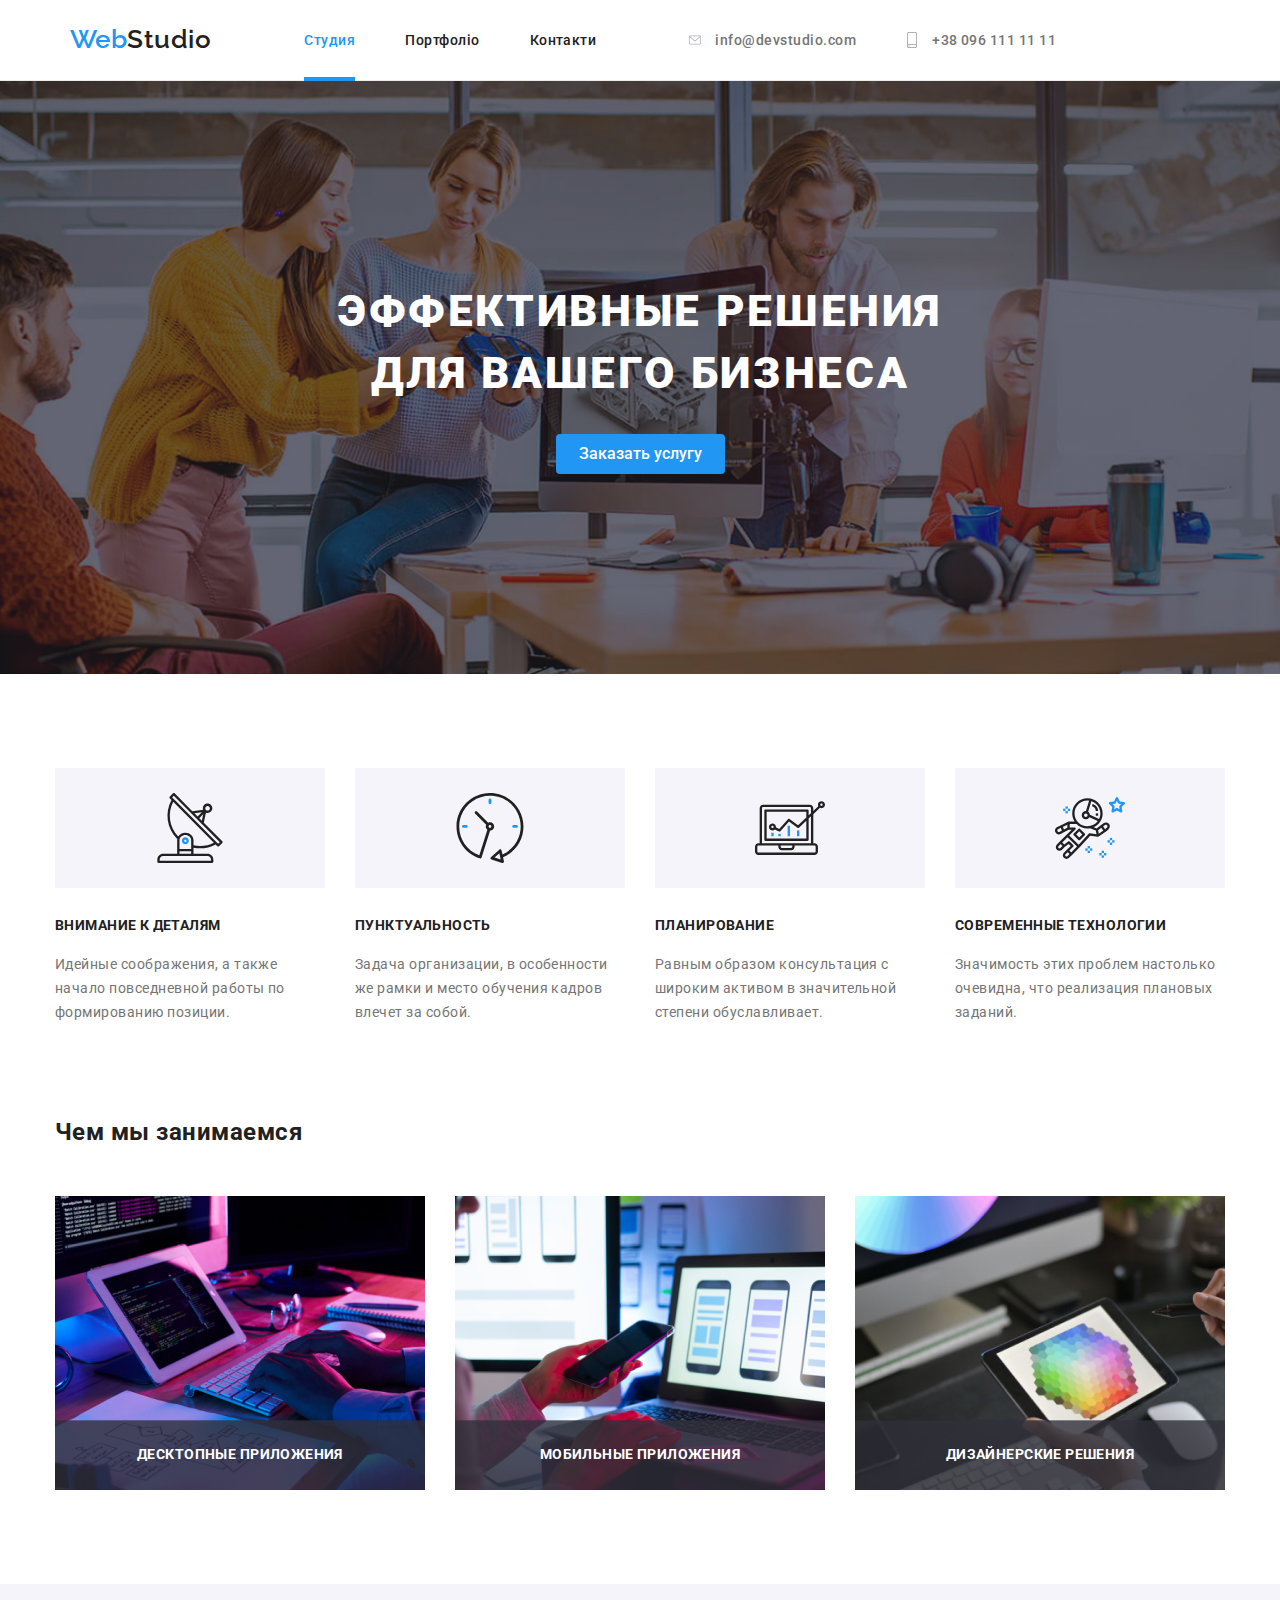
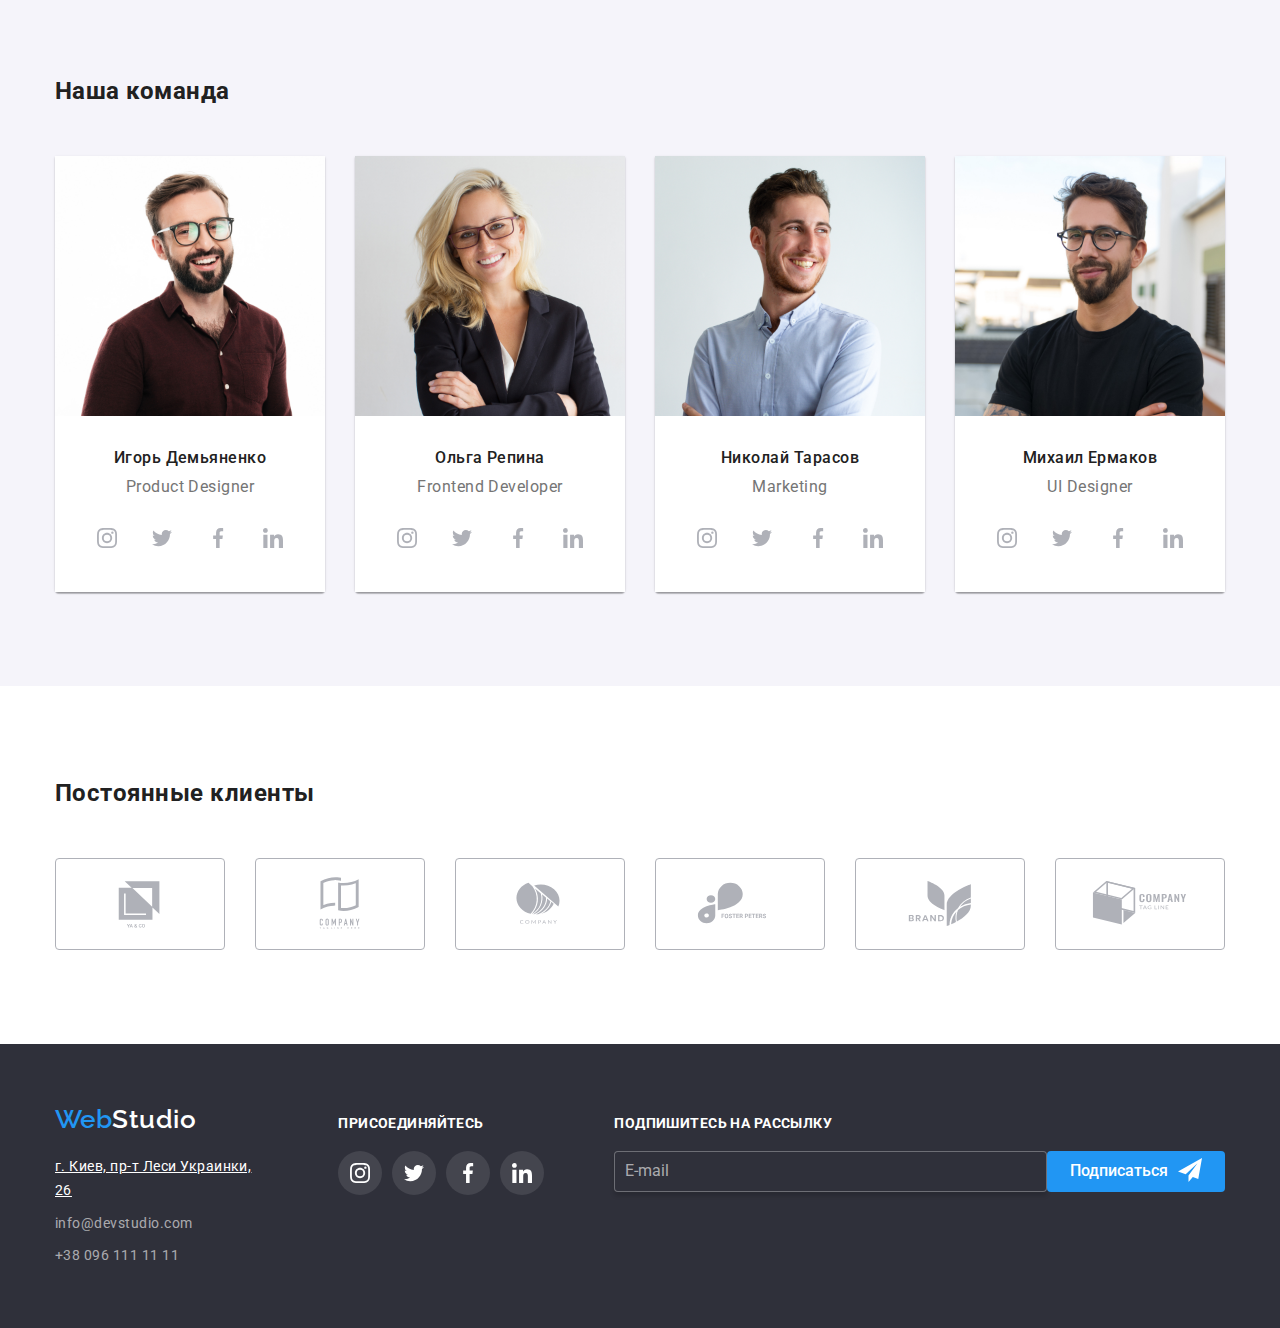
==== index.html @ dcae3315 "list class redone" ====
<!DOCTYPE html>
<html lang="ru">
  <head>
    <meta charset="UTF-8" />
    <meta http-equiv="X-UA-Compatible" content="IE=edge" />
    <meta name="viewport" content="width=device-width, initial-scale=1.0" />
    <link rel="preconnect" href="https://fonts.googleapis.com" />
    <link rel="preconnect" href="https://fonts.gstatic.com" crossorigin />
    <link
      href="https://fonts.googleapis.com/css2?family=Raleway:wght@700&family=Roboto:wght@400;500;700;900&display=swap"
      rel="stylesheet"
    />
    <link
      rel="stylesheet"
      href="https://cdnjs.cloudflare.com/ajax/libs/modern-normalize/1.1.0/modern-normalize.min.css"
    />
    <!-- <link rel="stylesheet" href="./css/style.css" /> -->
    <link rel="stylesheet" href="./css/main.min.css">
    <title>Студия</title>
  </head>

  <body>
    <header class="page-header">
      <div class="container container--flex">
        <nav class="nav-container">
          <a href="./index.html" class="logo">Web<span class="nav-logo__span">Studio</span> </a>
          <ul class="site-nav list flex-reset">
            <li class="item"><a href="./index.html" class="link current">Студия</a></li>
            <li class="item"><a href="./portfolio.html" class="link">Портфоліо</a></li>
            <li class="item"><a href="" class="link">Контакти</a></li>
          </ul>
        </nav>

        <ul class="site-nav list left-side flex-reset">
          <li>
            <a href="mailto:info@devstudio.com" class="link contact">
              <svg class="social-svg smal-icon">
                <use href="./img/spritemin.svg#icon-envelope" width="12" height="16"></use>
              </svg>
              info@devstudio.com</a
            >
          </li>
          <li class="tel-link">
            <a href="tel:+380961111111" class="link contact">
              <svg class="social-svg smal-icon">
                <use href="./img/spritemin.svg#icon-smartphone" width="12" height="16"></use>
              </svg>+38 096 111 11 11</a>
          </li>
        </ul>
      </div>
    </header>
    <main>
      <section class="hero">
        <div class="container">
          <h1 class="hero-title">Эффективные решения для вашего бизнеса</h1>
          <button type="button" class="button primary button-center modal-btn" data-modal-open>
            Заказать услугу
          </button>
        </div>
      </section>
      <section class="section no-pudding">
        <div class="container">
          <h2 class="invisible">Наші переваги</h2>
          <ul class="list card flex-reset">
            <li class="studio-card-item">
              <h3 class="list-title list-title-icon">Внимание к деталям</h3>
              <p class="list-p">
                Идейные соображения, а также начало повседневной работы по формированию позиции.
              </p>
            </li>
            <li class="studio-card-item">
              <h3 class="list-title list-title-icon">Пунктуальность</h3>
              <p class="list-p">
                Задача организации, в особенности же рамки и место обучения кадров влечет за собой.
              </p>
            </li>
            <li class="studio-card-item">
              <h3 class="list-title list-title-icon">Планирование</h3>
              <p class="list-p">
                Равным образом консультация с широким активом в значительной степени обуславливает.
              </p>
            </li>
            <li class="studio-card-item">
              <h3 class="list-title list-title-icon">Современные технологии</h3>
              <p class="list-p">
                Значимость этих проблем настолько очевидна, что реализация плановых заданий.
              </p>
            </li>
          </ul>
        </div>
      </section>
      <section class="section">
        <div class="container">
          <h2 class="section-title">Чем мы занимаемся</h2>
          <ul class="list card flex-reset">
            <li class="card-item">
              <img src="./img/img.jpg" alt="img1" width="370" />
              <p class="img-overlay">Десктопные приложения</p>
            </li>
            <li class="card-item">
              <img src="./img/img2.jpg" alt="img2" width="370" />
              <p class="img-overlay">Мобильные приложения</p>
            </li>
            <li class="card-item">
              <img src="./img/img3.jpg" alt="img3" width="370" />
              <p class="img-overlay">Дизайнерские решения</p>
            </li>
          </ul>
        </div>
      </section>
      <section class="section item-dark">
        <div class="container">
          <h2 class="section-title">Наша команда</h2>
          <ul class="list card flex-reset">
            <li class="team-card-item">
              <img class="card-item-img" src="./img/img_face1.jpg" alt="face1" width="270" />
              <div class="card-container card-container-center">
                <h3 class="card-title">Игорь Демьяненко</h3>
                <p class="card-p">Product Designer</p>
                <ul class="social-list">
                  <li class="social-list-item">
                    <a class="social-list-link" href="">
                      <svg class="social-svg">
                        <use href="./img/spritemin.svg#icon-instagram" width="20" height="20"></use>
                      </svg>
                    </a>
                  </li>
                  <li class="social-list-item">
                    <a class="social-list-link" href="">
                      <svg class="social-svg">
                        <use href="./img/spritemin.svg#icon-twitter" width="20" height="20"></use>
                      </svg>
                    </a>
                  </li>
                  <li class="social-list-item">
                    <a class="social-list-link" href="">
                      <svg class="social-svg">
                        <use href="./img/spritemin.svg#icon-facebook" width="20" height="20"></use>
                      </svg>
                    </a>
                  </li>
                  <li class="social-list-item">
                    <a class="social-list-link" href="">
                      <svg class="social-svg">
                        <use href="./img/spritemin.svg#icon-linkedin" width="20" height="20"></use>
                      </svg>
                    </a>
                  </li>
                </ul>
              </div>
            </li>
            <li class="team-card-item">
              <img class="card-item-img" src="./img/img_face2.jpg" alt="face2" width="270" />
              <div class="card-container card-container-center">
                <h3 class="card-title">Ольга Репина</h3>
                <p class="card-p">Frontend Developer</p>
                <ul class="social-list">
                  <li class="social-list-item">
                    <a class="social-list-link" href="">
                      <svg class="social-svg">
                        <use href="./img/spritemin.svg#icon-instagram" width="20" height="20"></use>
                      </svg>
                    </a>
                  </li>
                  <li class="social-list-item">
                    <a class="social-list-link" href="">
                      <svg class="social-svg">
                        <use href="./img/spritemin.svg#icon-twitter" width="20" height="20"></use>
                      </svg>
                    </a>
                  </li>
                  <li class="social-list-item">
                    <a class="social-list-link" href="">
                      <svg class="social-svg">
                        <use href="./img/spritemin.svg#icon-facebook" width="20" height="20"></use>
                      </svg>
                    </a>
                  </li>
                  <li class="social-list-item">
                    <a class="social-list-link" href="">
                      <svg class="social-svg">
                        <use href="./img/spritemin.svg#icon-linkedin" width="20" height="20"></use>
                      </svg>
                    </a>
                  </li>
                </ul>
              </div>
            </li>
            <li class="team-card-item">
              <img class="card-item-img" src="./img/img_face3.jpg" alt="face3" width="270" />
              <div class="card-container card-container-center">
                <h3 class="card-title">Николай Тарасов</h3>
                <p class="card-p">Marketing</p>
                <ul class="social-list">
                  <li class="social-list-item">
                    <a class="social-list-link" href="">
                      <svg class="social-svg">
                        <use href="./img/spritemin.svg#icon-instagram" width="20" height="20"></use>
                      </svg>
                    </a>
                  </li>
                  <li class="social-list-item">
                    <a class="social-list-link" href="">
                      <svg class="social-svg">
                        <use href="./img/spritemin.svg#icon-twitter" width="20" height="20"></use>
                      </svg>
                    </a>
                  </li>
                  <li class="social-list-item">
                    <a class="social-list-link" href="">
                      <svg class="social-svg">
                        <use href="./img/spritemin.svg#icon-facebook" width="20" height="20"></use>
                      </svg>
                    </a>
                  </li>
                  <li class="social-list-item">
                    <a class="social-list-link" href="">
                      <svg class="social-svg">
                        <use href="./img/spritemin.svg#icon-linkedin" width="20" height="20"></use>
                      </svg>
                    </a>
                  </li>
                </ul>
              </div>
            </li>
            <li class="team-card-item">
              <img class="card-item-img" src="./img/img_face4.jpg" alt="face4" width="270" />
              <div class="card-container card-container-center">
                <h3 class="card-title">Михаил Ермаков</h3>
                <p class="card-p">UI Designer</p>
                <ul class="social-list">
                  <li class="social-list-item">
                    <a class="social-list-link" href="">
                      <svg class="social-svg">
                        <use href="./img/spritemin.svg#icon-instagram" width="20" height="20"></use>
                      </svg>
                    </a>
                  </li>
                  <li class="social-list-item">
                    <a class="social-list-link" href="">
                      <svg class="social-svg">
                        <use href="./img/spritemin.svg#icon-twitter" width="20" height="20"></use>
                      </svg>
                    </a>
                  </li>
                  <li class="social-list-item">
                    <a class="social-list-link" href="">
                      <svg class="social-svg">
                        <use href="./img/spritemin.svg#icon-facebook" width="20" height="20"></use>
                      </svg>
                    </a>
                  </li>
                  <li class="social-list-item">
                    <a class="social-list-link" href="">
                      <svg class="social-svg">
                        <use href="./img/spritemin.svg#icon-linkedin" width="20" height="20"></use>
                      </svg>
                    </a>
                  </li>
                </ul>
              </div>
            </li>
          </ul>
        </div>
      </section>
      <section class="section">
        <div class="container">
          <h2 class="section-title">Постоянные клиенты</h2>
          <ul class="company-icon-list">
            <li class="company-item-icon">
              <a class="company-icon-link" href="">
                <svg class="company-icon-svg">
                  <use href="./img/spritemin.svg#icon-companyLogo1" width="106" height="60"></use>
                </svg>
              </a>
            </li>
            <li class="company-item-icon">
              <a class="company-icon-link" href="">
                <svg class="company-icon-svg">
                  <use href="./img/spritemin.svg#icon-companyLogo2" width="106" height="60"></use>
                </svg>
              </a>
            </li>
            <li class="company-item-icon">
              <a class="company-icon-link" href="">
                <svg class="company-icon-svg">
                  <use href="./img/spritemin.svg#icon-companyLogo3" width="106" height="60"></use>
                </svg>
              </a>
            </li>
            <li class="company-item-icon">
              <a class="company-icon-link" href="">
                <svg class="company-icon-svg">
                  <use href="./img/spritemin.svg#icon-companyLogo4" width="106" height="60"></use>
                </svg>
              </a>
            </li>
            <li class="company-item-icon">
              <a class="company-icon-link" href="">
                <svg class="company-icon-svg">
                  <use href="./img/spritemin.svg#icon-companyLogo5" width="106" height="60"></use>
                </svg>
              </a>
            </li>
            <li class="company-item-icon">
              <a class="company-icon-link" href="">
                <svg class="company-icon-svg">
                  <use href="./img/spritemin.svg#icon-companyLogo6" width="106" height="60"></use>
                </svg>
              </a>
            </li>
          </ul>
        </div>
      </section>
    </main>

    <footer class="page-footer">
      <div class="container container--flex">
        <div>
          <a href="./index.html" class="logo">Web<span class="footer-logo-span">Studio</span> </a>
          <address class="address">
            <ul class="list flex-reset">
              <li class="address-li-botmargin">
                <a href="https://goo.gl/maps/JeCyThJZKoswSrss9" class="address-p list"
                  >г. Киев, пр-т Леси Украинки, 26</a
                >
              </li>
              <li class="address-li-botmargin">
                <a href="mailto:info@devstudio.com" class="address-a">info@devstudio.com</a>
              </li>
              <li><a href="tel:+380961111111" class="address-a">+38 096 111 11 11</a></li>
            </ul>
          </address>
        </div>
        <div class="footer-social-link-container">
          <h3 class="list-title list-title-light">Присоединяйтесь</h3>
          <ul class="social-list">
            <li class="social-list-item">
              <a class="social-list-link" href="">
                <svg class="social-svg">
                  <use href="./img/spritemin.svg#icon-instagram" width="20" height="20"></use>
                </svg>
              </a>
            </li>
            <li class="social-list-item">
              <a class="social-list-link" href="">
                <svg class="social-svg">
                  <use href="./img/spritemin.svg#icon-twitter" width="20" height="20"></use>
                </svg>
              </a>
            </li>
            <li class="social-list-item">
              <a class="social-list-link" href="">
                <svg class="social-svg">
                  <use href="./img/spritemin.svg#icon-facebook" width="20" height="20"></use>
                </svg>
              </a>
            </li>
            <li class="social-list-item">
              <a class="social-list-link" href="">
                <svg class="social-svg">
                  <use href="./img/spritemin.svg#icon-linkedin" width="20" height="20"></use>
                </svg>
              </a>
            </li>
          </ul>
        </div>
        <form action="#" class="footer-form">
          <p class="list-title list-title-light">Подпишитесь на рассылку</p>
          <div class="footer-input-wrapper">
            <input class="footer-email" type="email" placeholder="E-mail" />
            <button type="submit" class="button primary footer-btn">Подписаться</button>
          </div>
        </form>
      </div>
    </footer>

     <!-- Modal Form -->
    <div class="backdrop is-hidden" data-modal>
      <div class="modal">
        <button type="button" class="modal__close-btn" data-modal-close>
          <svg class="close-btn__icon" width="18" height="18">
            <use href="./img/sprite2.svg#icon-close"></use>
          </svg>
        </button>
        <form class="modal-form" name="signup_form" autocomplete="on" novalidate>
          <p class="modal-form__title">Оставьте свои данные, мы вам перезвоним</p>
          <label class="modal-form__label">
            Имя
            <span class="modal-form__input-wrapper">
              <input class="modal-form__input" type="text" name="username" />
              <svg class="modal-form__icon" width="18" height="18">
                <use href="./img/sprite2.svg#icon-person-black"></use>
              </svg>
            </span>
          </label>

          <label class="modal-form__label">
            Телефон
            <span class="modal-form__input-wrapper">
              <input class="modal-form__input" type="tel" name="tel" />
              <svg class="modal-form__icon" width="18" height="18">
                <use href="./img/sprite2.svg#icon-phone"></use>
              </svg>
            </span>
          </label>

          <label class="modal-form__label">
            Почта
            <span class="modal-form__input-wrapper">
              <input class="modal-form__input" type="email" name="email" />
              <svg class="modal-form__icon" width="18" height="18">
                <use href="./img/sprite2.svg#icon-emai"></use>
              </svg>
            </span>
          </label>

          <label class="modal-form__label">
            Комментарий
            <textarea class="modal-form__textarea" name="feedback" placeholder="Введите текст"></textarea>
          </label>
          <label for="accept-policy" class="modal-form__checkbox-label list-p">
            <span class="modal-form__input-wrapper">
              <input type="checkbox" name="accept-policy" id="accept-policy" class="modal-form__checkbox visually-hidden"/>
              <svg class="modal-form__icon" width="16" height="15" aria-hidden="true">
                <use href="./img/sprite2.svg#icon-checked-withoutbg"></use>
              </svg>
            </span>
            Соглашаюсь с рассылкой и принимаю &nbsp; <a class="modal-form-checkbox-link" href="">Условия договора</a>
          </label>
          <button class="button modal-form__btn primary" type="button">Отправить</button>
        </form>
      </div>
    </div>

    <script src="./js/modal.js"></script>
  </body>
</html>
---- css/style.css ----
/* Колір основного тексту : #212121;
Підзаголовки : #757575;
Білий : #FFFFFF;
Білий напівпрозорий у футері: #FFFFFF99;
активний голубий #2196F3;
вторинний корір фону #E5E5E5;
ще один колір фону: #F5F4FA;
*/
/* :root {
  --primary-text-color: #212121;
  --prymary-bg-color: #e5e5e5;
  --accent-color: #2196f3;
  --bg-additional-color: #f5f4fa;
  --secondary-text-color: #ffffff;
  --paragraf-color: #757575;
  --footer-bg-color: #2f303a;
} */

body {
  color: var(--primary-text-color);
  font-family: roboto, sans-serif;
  letter-spacing: 0.03em;
}

.invisible {
  position: absolute;
  width: 1px;
  height: 1px;
  margin: -1px;
  border: 0;
  padding: 0;
  white-space: nowrap;
  clip-path: inset(100%);
  clip: rect(0 0 0 0);
  overflow: hidden;
}
.visually-hidden {
  position: absolute !important;
  clip: rect(1px 1px 1px 1px);
  clip: rect(1px, 1px, 1px, 1px);
  padding: 0 !important;
  border: 0 !important;
  height: 1px !important;
  width: 1px !important;
  overflow: hidden;
}
/*container*/
.container {
  margin-left: auto;
  margin-right: auto;
  width: 1200px;
  padding-left: 15px;
  padding-right: 15px;
}
/* Logo */
.logo {
  font-family: Raleway, sans-serif;
  font-weight: 600;
  font-size: 26px;
  line-height: 1.2;
  text-decoration: none;
  color: var(--accent-color);
}
.link {
  transition: color 250ms cubic-bezier(0.4, 0, 0.2, 1);
}
.icon-container {
  display: flex;
  align-items: center;
  justify-content: center;
}
svg.smal-icon {
  width: 16px;
  height: 16px;
}
/*Navigation*/

.site-nav {
  display: flex;
  margin-left: auto;
}
.nav-container {
  display: flex;
  align-items: center;
  padding-left: 15px;
  display: flex;
}

.page-header {
  border-bottom: 1px solid #ececec;
}
.site-nav li {
  position: relative;
}
.site-nav.list.left-side {
  margin-left: auto;
}
.site-nav .contact + .contact {
  margin-left: 50px;
}
.site-nav.list {
  margin-left: 93px;
}
.site-nav.list .item {
  margin-right: 50px;
}
.site-nav.list .item:last-child {
  margin-right: 0;
}
.nav-logo-span {
  color: var(--primary-text-color);
}
.tel-link {
  margin-left: 50px;
}
.list {
  list-style: none;
  text-decoration: none;
  padding: 0;
  margin: 0;
  display: flex;
  flex-wrap: wrap;
}
.site-nav .link {
  display: block;
  padding-top: 32px;
  padding-bottom: 32px;
  color: var(--primary-text-color);
  text-decoration: none;
  font-weight: 500;
  font-size: 14px;
  display: flex;
}
.site-nav .link:hover,
.site-nav .link:focus {
  color: var(--accent-color);
}
.site-nav .link.current {
  color: var(--accent-color);
}
.site-nav > .link {
  color: var(--paragraf-color);
}
.link.current::after {
  content: '';
  display: block;
  height: 4px;
  width: 100%;
  background-color: var(--accent-color);
  position: absolute;
  bottom: -1px;
  right: 0;
}
.section {
  padding-bottom: 94px;
  padding-top: 94px;
}
.item-dark {
  background-color: var(--bg-additional-color);
}
/* Hero */
.hero {
  padding-top: 200px;
  padding-bottom: 200px;
  background-image: linear-gradient(to right, rgb(47, 48, 58, 0.4), rgb(47, 48, 58, 0.4)),
    url(../img/bg.jpg);
  text-align: center;
  background-color: #c4c4c4;
  background-size: cover;
  background-position: center;
  max-width: 1600px;
  margin-left: auto;
  margin-right: auto;
}
.hero-title {
  font-weight: 900;
  font-size: 44px;
  line-height: 1.4;
  text-align: center;
  letter-spacing: 0.06em;
  text-transform: uppercase;
  color: var(--secondary-text-color);
  margin-bottom: 30px;
  max-width: 696px;
  margin-left: auto;
  margin-right: auto;
}

/* Button*/
.button {
  color: var(--primary-text-color);
  background-color: var(--bg-additional-color);
  font-family: inherit;
  font-weight: 500;
  font-size: 16px;
  line-height: 1.6;
  text-align: center;
  text-decoration: none;
  cursor: pointer;

  border: 1px solid transparent;
  border-radius: 4px;
  padding: 6px 22px;
  transition: color 250ms cubic-bezier(0.4, 0, 0.2, 1),
    background-color 250ms cubic-bezier(0.4, 0, 0.2, 1), box-shadow cubic-bezier(0.4, 0, 0.2, 1);
}
.button:hover,
.button:focus {
  color: var(--secondary-text-color);
  background-color: var(--accent-color);
  box-shadow: 0px 4px 4px rgba(0, 0, 0, 0.15);
}
.button.primary {
  color: var(--secondary-text-color);
  background-color: var(--accent-color);
}

.button.primary:hover {
  background-color: #188ce8;
  box-shadow: 0px 4px 4px rgba(0, 0, 0, 0.15);
}
.button-menu {
  justify-content: center;
  margin-bottom: 50px;
}

.button-menu li:not(:last-child) {
  margin-right: 8px;
}
/*hero */
.section-title {
  font-weight: 700;
  font-size: 36px;
  line-height: 1.16;
  text-align: center;
}

.smal-icon {
  fill: var(--paragraf-color);
  margin-right: 10px;
}
.site-nav .contact {
  color: rgba(117, 117, 117, 1);
}
.contact:hover .smal-icon {
  fill: var(--accent-color);
}
.list .studio-card-item {
  display: flex;
  flex-wrap: wrap;
  width: calc((100% - 90px) / 4);
  margin-right: 30px;
}
.card-item-link:hover,
.card-item-link:focus {
  box-shadow: 0px 1px 1px rgba(0, 0, 0, 0.12), 0px 4px 4px rgba(0, 0, 0, 0.06),
    1px 4px 6px rgba(0, 0, 0, 0.16);
}
.card-item-link {
  display: block;
  text-decoration: none;
  list-style: none;
  color: inherit;
}

.section-title {
  margin-bottom: 50px;
}
.list .team-card-item {
  width: calc((100% - 90px) / 4);
  margin-right: 30px;
  box-shadow: 0px 1px 3px rgba(0, 0, 0, 0.12), 0px 1px 1px rgba(0, 0, 0, 0.14),
    0px 2px 1px rgba(0, 0, 0, 0.2);
  border-radius: 0px 0px 4px 4px;
}
.list .team-card-item:last-child {
  margin-right: 0;
}
.list .studio-card-item:last-child {
  margin-right: 0;
}

.img-overlay {
  padding: 27px 82px;
  font-weight: bold;
  font-size: 14px;
  line-height: 1.12;
  text-align: center;
  letter-spacing: 0.03em;
  text-transform: uppercase;
  background: rgba(47, 48, 58, 0.8);
  width: 100%;
  position: absolute;
  color: var(--secondary-text-color);
  transform: translateY(-100%);
}

/*portfolio card*/
.list .card-item {
  width: calc((100% - 60px) / 3);
  margin-right: 30px;
  margin-bottom: 30px;
  position: relative;
  overflow: hidden;
  transition: box-shadow 250ms cubic-bezier(0.4, 0, 0.2, 1);
}
.card-item:hover {
  box-shadow: 0px 1px 1px rgba(0, 0, 0, 0.12), 0px 4px 4px rgba(0, 0, 0, 0.06),
    1px 4px 6px rgba(0, 0, 0, 0.16);
}
.list .card-item:nth-child(3n) {
  margin-right: 0;
}
.list .card-item:nth-last-child(-n + 3) {
  margin-bottom: 0;
}
.list-title {
  margin-bottom: 20px;
  font-weight: 700;
  font-size: 14px;
  line-height: 1.1;
  letter-spacing: 0.03em;
  text-transform: uppercase;
}
.list-title-light {
  color: var(--secondary-text-color);
}
.list-p {
  font-size: 14px;
  line-height: 1.7;
  color: var(--paragraf-color);
}
.list-title-icon::before {
  content: '';
  /* background-image: url(../img/svg/antena.svg); */
  background-repeat: no-repeat;
  background-color: var(--bg-additional-color);
  margin-bottom: 30px;
  display: flex;
  height: 120px;
  width: 270px;
  text-align: center;
  background-position: center;
}
.card li:first-child h3::before {
  background-image: url(../img/svg/antena.svg);
}
.card li:nth-child(2) h3::before {
  background-image: url(../img/svg/clock.svg);
}
.card li:nth-child(3) h3::before {
  background-image: url(../img/svg/diagram.svg);
}
.card li:nth-child(4) h3::before {
  background-image: url(../img/svg/astronaut.svg);
}
/* .card-item-img {
  margin-bottom: 20px;
} */
.card-item {
  position: relative;
}
.card-container {
  box-sizing: border-box;
  padding: 32px 30px;
  background-color: var(--secondary-text-color);
}
.card-container-center {
  text-align: center;
}
.card-container-border {
  border-bottom: 1px solid #eeeeee;
  border-right: 1px solid #eeeeee;
  border-left: 1px solid #eeeeee;
}
.card-title {
  font-weight: 500;
  font-size: 16px;
  line-height: 1.2;
  letter-spacing: 0.03em;
  margin-bottom: 10px;
}
.card-p {
  font-size: 16px;
  line-height: 1.2;
  letter-spacing: 0.03em;
  color: var(--paragraf-color);
  margin-bottom: 16px;
}
.card-img-overlay-wrapper {
  position: relative;
  overflow: hidden;
}
.card-item:hover .card-item-overlay {
  transform: translateY(0%);
}
.card-item-overlay {
  font-size: 18px;
  line-height: 1.56;
  letter-spacing: 0.03em;
  background-color: rgba(33, 150, 243, 0.9);
  position: absolute;
  top: 0;
  left: 0;
  width: 100%;
  height: 100%;
  color: var(--bg-additional-color);
  padding: 63px 24px;
  overflow-y: scroll;
  transform: translateY(100%);
  transition: transform 250ms cubic-bezier(0.4, 0, 0.2, 1);
}

.social-list {
  display: flex;
  list-style: none;
  justify-content: space-between;
  /* width: 206px; */
  max-height: 44px;
  margin-top: 20px;
  margin-left: auto;
  margin-right: auto;
}
.social-list-item {
  width: 44px;
  height: 44px;
  display: flex;
  border-radius: 50%;
}
.social-list-item:not(:last-child) {
  margin-right: 10px;
}
.social-list-link {
  width: 100%;
  height: 100%;
  border-radius: 50%;
  display: flex;
  justify-content: center;
  align-content: center;
  align-items: center;
  transition: background-color 250ms cubic-bezier(0.4, 0, 0.2, 1);
}
.social-list-link:hover .social-svg {
  fill: var(--secondary-text-color);
}
.social-list-link:hover {
  background-color: var(--accent-color);
}
.social-svg {
  width: 20px;
  height: 20px;
  fill: #afb1b8;
  transition: fill 250ms cubic-bezier(0.4, 0, 0.2, 1);
}

/* company-brand-section*/

.company-icon-list {
  list-style: none;
  display: flex;
}
.company-icon-svg {
  width: 106px;
  height: 60px;
}
.company-item-icon {
  display: flex;
  width: 170px;
  height: 92px;
  justify-content: center;
  align-items: center;
}
.company-item-icon:not(:last-child) {
  margin-right: 30px;
}
.company-icon-link:hover .company-icon-svg,
.company-icon-link:focus .company-icon-svg {
  fill: var(--accent-color);
}
/* footer */
footer {
  background: #2f303a;
}
.footer-logo-span {
  color: var(--secondary-text-color);
}
footer .social-list-link {
  background-color: rgba(255, 255, 255, 0.1);
}
footer .container {
  align-items: baseline;
}
.address {
  margin-top: 20px;
  max-width: 230px;
}
.footer-social-link-container {
  margin-left: 70px;
}
.address a {
  display: flex;
}
.page-footer {
  background: var(--footer-bg-color);
  padding-top: 60px;
  padding-bottom: 60px;
}
.address .list {
  display: block;
}
.address-li-botmargin {
  margin-bottom: 9px;
}
.address-p {
  font-size: 14px;
  font-style: normal;
  line-height: 1.7;
  text-align: left;
  color: var(--secondary-text-color);
}
.address-a {
  font-size: 14px;
  font-style: normal;
  line-height: 1.7;
  text-align: left;
  color: rgba(255, 255, 255, 0.6);
  text-decoration: none;
  transition: color 250ms cubic-bezier(0.4, 0, 0.2, 1);
}

.address-a:hover {
  color: var(--accent-color);
}
.company-icon-link {
  width: 100%;
  height: 100%;
  display: flex;
  align-items: center;
  justify-content: center;
  border: 1px solid #afb1b8;
  border-radius: 4px;
  transition: border-color 250ms cubic-bezier(0.4, 0, 0.2, 1);
}
.company-icon-link:hover .company-icon-svg {
  fill: var(--accent-color);
}
.company-icon-link:hover,
.company-icon-link:focus {
  border: 1px solid var(--accent-color);
  cursor: pointer;
  outline: none;
}
.company-icon-svg {
  fill: #afb1b8;
  transition: fill 250ms cubic-bezier(0.4, 0, 0.2, 1);
}
footer .social-svg {
  fill: var(--secondary-text-color);
}
.footer-form {
  display: flex;
  flex-wrap: wrap;
  margin-left: 70px;
}
.footer-input-wrapper {
  width: 100%;
  display: flex;
  justify-items: flex-end;
}
.footer-email {
  box-sizing: border-box;
  padding: 10px;
  background-color: var(--footer-bg-color);
  border: 1px solid rgba(255, 255, 255, 0.3);
  box-shadow: 0px 4px 4px rgba(0, 0, 0, 0.15);
  border-radius: 4px;
  width: 100%;
}
.footer-email::placeholder {
  font-size: 16px;
  line-height: 1.25;
  color: rgba(255, 255, 255, 0.6);
  background-color: var(--footer-bg-color);
  color: var(--secondary-text-color);
}

.footer-btn {
  display: inline-flex;
}
.footer-btn::after {
  content: '';
  display: inline-block;
  width: 24px;
  height: 24px;
  background-image: url(../img/send.svg);
  margin-left: 10px;
}
/* ============== END FOOTER ============== */
/* Modal */
.backdrop {
  position: fixed;
  top: 0;
  left: 0;
  width: 100vw;
  height: 100vh;
  background-color: rgba(0, 0, 0, 0.2);
  opacity: 1;
  visibility: visible;
  pointer-events: auto;
  transition: opacity 250ms cubic-bezier(0.4, 0, 0.2, 1),
    visibility 250ms cubic-bezier(0.4, 0, 0.2, 1);
}
.backdrop.is-hidden {
  opacity: 0;
  visibility: hidden;
  pointer-events: none;
}
.modal {
  position: absolute;
  top: 50%;
  left: 50%;
  transform: translate(-50%, -50%);
  background-color: rgba(255, 255, 255, 1);
  height: 581px;
  width: 528px;
  border-radius: 4px;
  padding: 40px;
}
.modal__close-btn {
  position: absolute;
  top: 8px;
  right: 8px;
  width: 30px;
  height: 30px;
  border-radius: 50%;
  background-color: transparent;
  border-color: transparent;
  padding: 0;
  cursor: pointer;
}
.close-btn__icon {
  box-sizing: border-box;
  position: absolute;
  top: 0;
  right: 0;
  display: block;
  width: 30px;
  height: 30px;
  padding: 6px;
  border: 1px solid rgba(0, 0, 0, 0.1);
  border-radius: 50%;
  transition: fill 250ms cubic-bezier(0.4, 0, 0.2, 1);
}
.close-btn__icon:hover {
  fill: var(--accent-color);
}

/* Modal form */
.modal-form {
  display: flex;
  flex-direction: column;
}
.modal-form__title {
  margin-bottom: 30px;
  font-weight: 700;
  font-size: 20px;
  line-height: 1.15;
  text-align: center;
  color: var(--primary-text-color);
}
.modal-form__label {
  margin-bottom: 10px;
  color: var(--paragraf-color);
}
.modal-form__input-wrapper {
  position: relative;
}
.modal-form__input {
  margin-top: 4px;
  padding: 12px 42px;
  width: 100%;
  outline: none;
  border: 1px solid rgba(33, 33, 33, 0.2);
  box-sizing: border-box;
  border-radius: 4px;
}
.modal-form__input:focus-within {
  border: 1px solid #2196f3;
}
.modal-form__icon {
  position: absolute;
  top: 50%;
  left: 14px;
  transform: translateY(-50%);
  display: block;
  fill: #212121;
}
.modal-form__input:focus-within + .modal-form__icon {
  fill: var(--accent-color);
}
.modal-form__textarea {
  display: block;
  width: 100%;
  height: 120px;
  resize: none;
  padding: 12px 16px;
  outline: none;
  border: 1px solid rgba(33, 33, 33, 0.2);
  box-sizing: border-box;
  border-radius: 4px;
  margin-top: 4px;
}
.modal-form__textarea:focus-within {
  border: 1px solid #2196f3;
}
.modal-form__textarea::placeholder {
  font-size: 12px;
  line-height: 1.16;
  letter-spacing: 0.01em;
  color: rgba(117, 117, 117, 0.5);
}

.modal-form__checkbox-label {
  position: relative;
  margin-left: 36px;
  margin-bottom: 30px;
}
.modal-form__checkbox:checked + .modal-form__icon {
  fill: white;
  background-color: var(--accent-color);
  border: 1px solid transparent;
}

.modal-form__checkbox-label .modal-form__icon {
  border: 2px solid rgba(33, 33, 33, 1);
  border-radius: 4px;
  fill: transparent;
  outline: none;
  background-origin: border-box;
}

.modal-form__checkbox-label .modal-form__icon {
  left: -24px;
  top: 6px;
}
.modal-form-checkbox-link {
  color: var(--accent-color);
}
.modal-form__btn {
  width: 200px;
  margin: 0 auto;
}
---- css/main.min.css ----
:root{--primary-text-color: #212121;--prymary-bg-color: #e5e5e5;--accent-color: #2196f3;--bg-additional-color: #f5f4fa;--secondary-text-color: #ffffff;--paragraf-color: #757575;--footer-bg-color: #2f303a}img{display:block;max-width:100%}ul,h1,h2,h3,p{margin:0;padding:0}.list{list-style:none}.flex-reset{padding:0;margin:0;display:flex;flex-wrap:wrap}.section{padding-bottom:94px;padding-top:94px}.section.no-pudding{padding-bottom:0}.invisible{position:absolute;width:1px;height:1px;margin:-1px;border:0;padding:0;white-space:nowrap;clip-path:inset(100%);clip:rect(0 0 0 0);overflow:hidden}.visually-hidden{position:absolute !important;clip:rect(1px 1px 1px 1px);clip:rect(1px, 1px, 1px, 1px);padding:0 !important;border:0 !important;height:1px !important;width:1px !important;overflow:hidden}body{color:var(--primary-text-color);font-family:roboto, sans-serif;letter-spacing:0.03em}.container{margin-left:auto;margin-right:auto;width:1200px;padding-left:15px;padding-right:15px}.container--flex{display:flex}.logo{font-family:Raleway, sans-serif;font-weight:600;font-size:26px;line-height:1.2;text-decoration:none;color:var(--accent-color)}.nav-logo__span{color:var(--primary-text-color)}svg.smal-icon{width:16px;height:16px}.smal-icon{fill:var(--paragraf-color);margin-right:10px}.list-title-icon::before{content:'';background-repeat:no-repeat;background-color:var(--bg-additional-color);margin-bottom:30px;display:flex;height:120px;width:270px;text-align:center;background-position:center}.link{transition:color 250ms cubic-bezier(0.4, 0, 0.2, 1)}.tel-link{margin-left:50px}.site-nav{display:flex;margin-left:auto}.site-nav li{position:relative}.site-nav .list.left-side{margin-left:auto}.site-nav.list{margin-left:93px}.site-nav.list .item{margin-right:50px}.site-nav .contact+.contact{margin-left:50px}.site-nav.list .item:last-child{margin-right:0}.nav-container{display:flex;align-items:center;padding-left:15px}.site-nav .link{display:block;padding-top:32px;padding-bottom:32px;color:var(--primary-text-color);text-decoration:none;font-weight:500;font-size:14px;display:flex}.site-nav .link:hover,.site-nav .link:focus{color:var(--accent-color)}.site-nav .link.current{color:var(--accent-color)}.site-nav>.link{color:var(--paragraf-color)}.link.current::after{content:'';display:block;height:4px;width:100%;background-color:var(--accent-color);position:absolute;bottom:-1px;right:0}.site-nav .contact{color:#757575}.contact:hover .smal-icon{fill:var(--accent-color)}.page-header{border-bottom:1px solid #ececec}.logo{font-family:Raleway, sans-serif;font-weight:600;font-size:26px;line-height:1.2;text-decoration:none;color:var(--accent-color)}.nav-logo__span{color:var(--primary-text-color)}.item-dark{background-color:var(--bg-additional-color)}.site-nav{display:flex;margin-left:auto}.site-nav li{position:relative}.site-nav .list.left-side{margin-left:auto}.site-nav.list{margin-left:93px}.site-nav.list .item{margin-right:50px}.site-nav .contact+.contact{margin-left:50px}.site-nav.list .item:last-child{margin-right:0}.nav-container{display:flex;align-items:center;padding-left:15px}.site-nav .link{display:block;padding-top:32px;padding-bottom:32px;color:var(--primary-text-color);text-decoration:none;font-weight:500;font-size:14px;display:flex}.site-nav .link:hover,.site-nav .link:focus{color:var(--accent-color)}.site-nav .link.current{color:var(--accent-color)}.site-nav>.link{color:var(--paragraf-color)}.link.current::after{content:'';display:block;height:4px;width:100%;background-color:var(--accent-color);position:absolute;bottom:-1px;right:0}.site-nav .contact{color:#757575}.contact:hover .smal-icon{fill:var(--accent-color)}.button{color:var(--primary-text-color);background-color:var(--bg-additional-color);font-family:inherit;font-weight:500;font-size:16px;line-height:1.6;text-align:center;text-decoration:none;cursor:pointer;border:1px solid transparent;border-radius:4px;padding:6px 22px;transition:color 250ms cubic-bezier(0.4, 0, 0.2, 1),background-color 250ms cubic-bezier(0.4, 0, 0.2, 1),box-shadow cubic-bezier(0.4, 0, 0.2, 1)}.button:hover,.button:focus{color:var(--secondary-text-color);background-color:var(--accent-color);box-shadow:0px 4px 4px rgba(0,0,0,0.15)}.button.primary{color:var(--secondary-text-color);background-color:var(--accent-color)}.button.primary:hover{background-color:#188ce8;box-shadow:0px 4px 4px rgba(0,0,0,0.15)}.button.primary .button-menu{justify-content:center;margin-bottom:50px}.button-menu{justify-content:center;margin-bottom:50px}.button-menu li:not(:last-child){margin-right:8px}.hero{padding-top:200px;padding-bottom:200px;background-image:linear-gradient(to right, rgba(47,48,58,0.4), rgba(47,48,58,0.4)),url(../img/bg.jpg);text-align:center;background-color:#c4c4c4;background-size:cover;background-position:center;max-width:1600px;margin-left:auto;margin-right:auto}.hero-title{font-weight:900;font-size:44px;line-height:1.4;text-align:center;letter-spacing:0.06em;text-transform:uppercase;color:var(--secondary-text-color);margin-bottom:30px;max-width:696px;margin-left:auto;margin-right:auto}.list .studio-card-item{display:flex;flex-wrap:wrap;width:calc((100% - 90px) / 4);margin-right:30px}.card-item-link:hover,.card-item-link:focus{box-shadow:0px 1px 1px rgba(0,0,0,0.12),0px 4px 4px rgba(0,0,0,0.06),1px 4px 6px rgba(0,0,0,0.16)}.card-item-link{display:block;text-decoration:none;list-style:none;color:inherit}.list .team-card-item{width:calc((100% - 90px) / 4);margin-right:30px;box-shadow:0px 1px 3px rgba(0,0,0,0.12),0px 1px 1px rgba(0,0,0,0.14),0px 2px 1px rgba(0,0,0,0.2);border-radius:0px 0px 4px 4px}.list .team-card-item:last-child{margin-right:0}.list .studio-card-item:last-child{margin-right:0}.img-overlay{padding:27px 82px;font-weight:bold;font-size:14px;line-height:1.12;text-align:center;letter-spacing:0.03em;text-transform:uppercase;background:rgba(47,48,58,0.8);width:100%;position:absolute;color:var(--secondary-text-color);transform:translateY(-100%)}.list .card-item{width:calc((100% - 60px) / 3);margin-right:30px;margin-bottom:30px;position:relative;overflow:hidden;transition:box-shadow 250ms cubic-bezier(0.4, 0, 0.2, 1)}.card-item:hover{box-shadow:0px 1px 1px rgba(0,0,0,0.12),0px 4px 4px rgba(0,0,0,0.06),1px 4px 6px rgba(0,0,0,0.16)}.list .card-item:nth-child(3n){margin-right:0}.list .card-item:nth-last-child(-n+3){margin-bottom:0}.list-title{margin-bottom:20px;font-weight:700;font-size:14px;line-height:1.1;letter-spacing:0.03em;text-transform:uppercase}.list-title-light{color:var(--secondary-text-color)}.list-p{font-size:14px;line-height:1.7;color:var(--paragraf-color)}.list-title-icon::before{content:'';background-repeat:no-repeat;background-color:var(--bg-additional-color);margin-bottom:30px;display:flex;height:120px;width:270px;text-align:center;background-position:center}.card li:first-child h3::before{background-image:url(../img/svg/antena.svg)}.card li:nth-child(2) h3::before{background-image:url(../img/svg/clock.svg)}.card li:nth-child(3) h3::before{background-image:url(../img/svg/diagram.svg)}.card li:nth-child(4) h3::before{background-image:url(../img/svg/astronaut.svg)}.card-item{position:relative}.card-container{box-sizing:border-box;padding:32px 30px;background-color:var(--secondary-text-color)}.card-container-center{text-align:center}.card-container-border{border-bottom:1px solid #eeeeee;border-right:1px solid #eeeeee;border-left:1px solid #eeeeee}.card-title{font-weight:500;font-size:16px;line-height:1.2;letter-spacing:0.03em;margin-bottom:10px}.card-p{font-size:16px;line-height:1.2;letter-spacing:0.03em;color:var(--paragraf-color);margin-bottom:16px}.card-img-overlay-wrapper{position:relative;overflow:hidden}.card-item:hover .card-item-overlay{transform:translateY(0%)}.card-item-overlay{font-size:18px;line-height:1.56;letter-spacing:0.03em;background-color:rgba(33,150,243,0.9);position:absolute;top:0;left:0;width:100%;height:100%;color:var(--bg-additional-color);padding:63px 24px;overflow-y:scroll;transform:translateY(100%);transition:transform 250ms cubic-bezier(0.4, 0, 0.2, 1)}.section-title{margin-bottom:50px}.social-list{display:flex;list-style:none;justify-content:space-between;max-height:44px;margin-top:20px;margin-left:auto;margin-right:auto}.social-list-item{width:44px;height:44px;display:flex;border-radius:50%}.social-list-item:not(:last-child){margin-right:10px}.social-list-link{width:100%;height:100%;border-radius:50%;display:flex;justify-content:center;align-content:center;align-items:center;transition:background-color 250ms cubic-bezier(0.4, 0, 0.2, 1)}.social-list-link:hover .social-svg{fill:var(--secondary-text-color)}.social-list-link:hover{background-color:var(--accent-color)}.social-svg{width:20px;height:20px;fill:#afb1b8;transition:fill 250ms cubic-bezier(0.4, 0, 0.2, 1)}.company-icon-list{list-style:none;display:flex}.company-icon-svg{width:106px;height:60px}.company-item-icon{display:flex;width:170px;height:92px;justify-content:center;align-items:center}.company-item-icon:not(:last-child){margin-right:30px}.company-icon-link:hover .company-icon-svg,.company-icon-link:focus .company-icon-svg{fill:var(--accent-color)}footer{background:#2f303a}.footer-logo-span{color:var(--secondary-text-color)}footer .social-list-link{background-color:rgba(255,255,255,0.1)}footer .container{align-items:baseline}.address{margin-top:20px;max-width:230px}.footer-social-link-container{margin-left:70px}.address a{display:flex}.page-footer{background:var(--footer-bg-color);padding-top:60px;padding-bottom:60px}.address .list{display:block}.address-li-botmargin{margin-bottom:9px}.address-p{font-size:14px;font-style:normal;line-height:1.7;text-align:left;color:var(--secondary-text-color)}.address-a{font-size:14px;font-style:normal;line-height:1.7;text-align:left;color:rgba(255,255,255,0.6);text-decoration:none;transition:color 250ms cubic-bezier(0.4, 0, 0.2, 1)}.address-a:hover{color:var(--accent-color)}.company-icon-link{width:100%;height:100%;display:flex;align-items:center;justify-content:center;border:1px solid #afb1b8;border-radius:4px;transition:border-color 250ms cubic-bezier(0.4, 0, 0.2, 1)}.company-icon-link:hover,.company-icon-link:focus{border:1px solid var(--accent-color);cursor:pointer;outline:none}.company-icon-svg{fill:#afb1b8;transition:fill 250ms cubic-bezier(0.4, 0, 0.2, 1)}.company-icon-link:hover .company-icon-svg{fill:var(--accent-color)}footer .social-svg{fill:var(--secondary-text-color)}.footer-form{display:flex;flex-wrap:wrap;margin-left:70px}.footer-input-wrapper{width:100%;display:flex;justify-items:flex-end}.footer-email{box-sizing:border-box;padding:10px;background-color:var(--footer-bg-color);border:1px solid rgba(255,255,255,0.3);box-shadow:0px 4px 4px rgba(0,0,0,0.15);border-radius:4px;width:100%;color:var(--secondary-text-color)}.footer-email::placeholder{font-size:16px;line-height:1.25;color:rgba(255,255,255,0.6);background-color:var(--footer-bg-color)}.footer-btn{display:inline-flex}.footer-btn::after{content:'';display:inline-block;width:24px;height:24px;background-image:url(../img/send.svg);margin-left:10px}.backdrop{position:fixed;top:0;left:0;width:100vw;height:100vh;background-color:rgba(0,0,0,0.2);opacity:1;visibility:visible;pointer-events:auto;transition:opacity 250ms cubic-bezier(0.4, 0, 0.2, 1),visibility 250ms cubic-bezier(0.4, 0, 0.2, 1)}.backdrop.is-hidden{opacity:0;visibility:hidden;pointer-events:none}.modal{position:absolute;top:50%;left:50%;transform:translate(-50%, -50%);background-color:#fff;height:581px;width:528px;border-radius:4px;padding:40px}.modal__close-btn{position:absolute;top:8px;right:8px;width:30px;height:30px;border-radius:50%;background-color:transparent;border-color:transparent;padding:0;cursor:pointer}.close-btn__icon{box-sizing:border-box;position:absolute;top:0;right:0;display:block;width:30px;height:30px;padding:6px;border:1px solid rgba(0,0,0,0.1);border-radius:50%;transition:fill 250ms cubic-bezier(0.4, 0, 0.2, 1)}.close-btn__icon:hover{fill:var(--accent-color)}.modal-form{display:flex;flex-direction:column}.modal-form__title{margin-bottom:30px;font-weight:700;font-size:20px;line-height:1.15;text-align:center;color:var(--primary-text-color)}.modal-form__label{margin-bottom:10px;color:var(--paragraf-color)}.modal-form__input{margin-top:4px;padding:12px 42px;width:100%;outline:none;border:1px solid rgba(33,33,33,0.2);box-sizing:border-box;border-radius:4px}.modal-form__input:focus-within{border:1px solid #2196f3}.modal-form__input-wrapper{position:relative}.modal-form__icon{position:absolute;top:50%;left:14px;transform:translateY(-50%);display:block;fill:#212121}.modal-form__input:focus-within+.modal-form__icon{fill:var(--accent-color)}.modal-form__checkbox-label .modal-form__icon{border:2px solid #212121;border-radius:4px;fill:transparent;outline:none;background-origin:border-box}.modal-form__checkbox-label .modal-form__icon{left:-24px;top:6px}.modal-form__checkbox:checked+.modal-form__icon{fill:white;background-color:var(--accent-color);border:1px solid transparent}.modal-form__textarea{display:block;width:100%;height:120px;resize:none;padding:12px 16px;outline:none;border:1px solid rgba(33,33,33,0.2);box-sizing:border-box;border-radius:4px;margin-top:4px}.modal-form__textarea:focus-within{border:1px solid #2196f3}.modal-form__textarea::placeholder{font-size:12px;line-height:1.16;letter-spacing:0.01em;color:rgba(117,117,117,0.5)}.modal-form__checkbox-label{position:relative;margin-left:36px;margin-bottom:30px}.modal-form-checkbox-link{color:var(--accent-color)}.modal-form__btn{width:200px;margin:0 auto}
/*# sourceMappingURL=main.min.css.map */
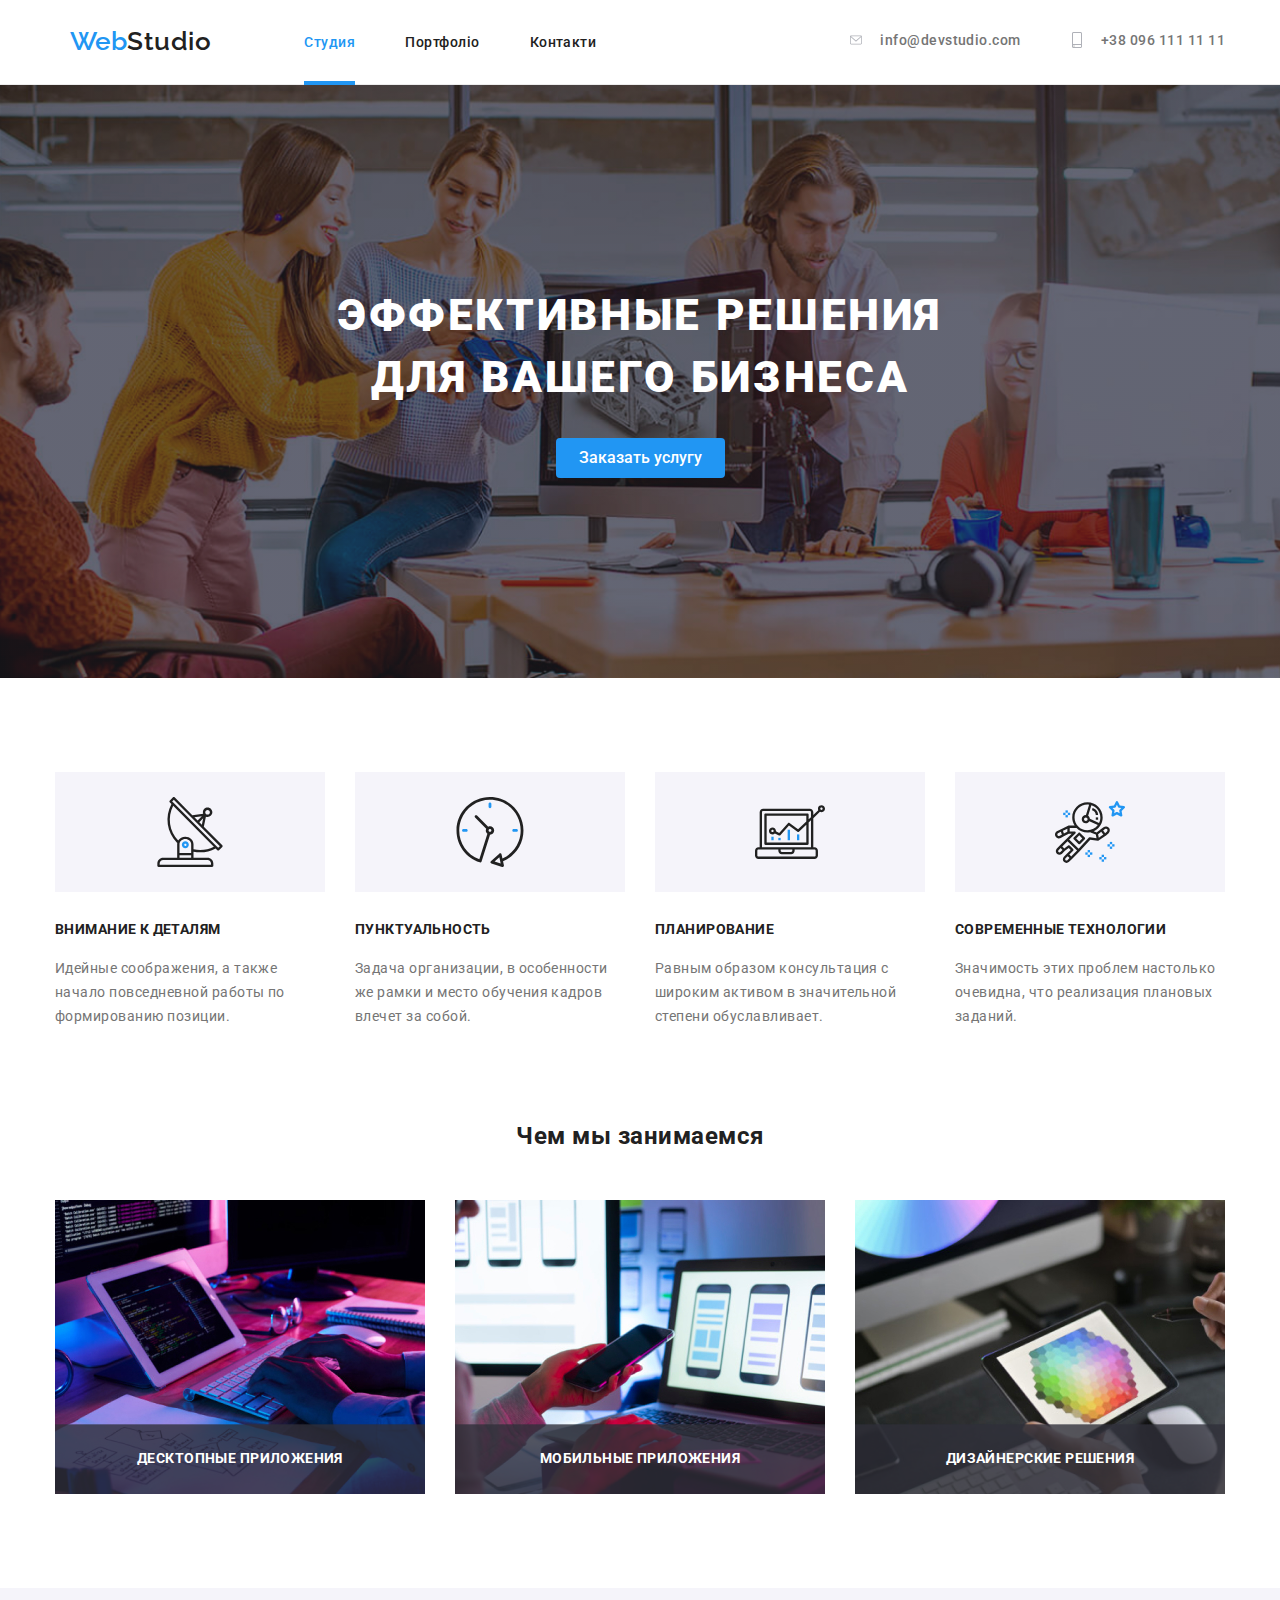
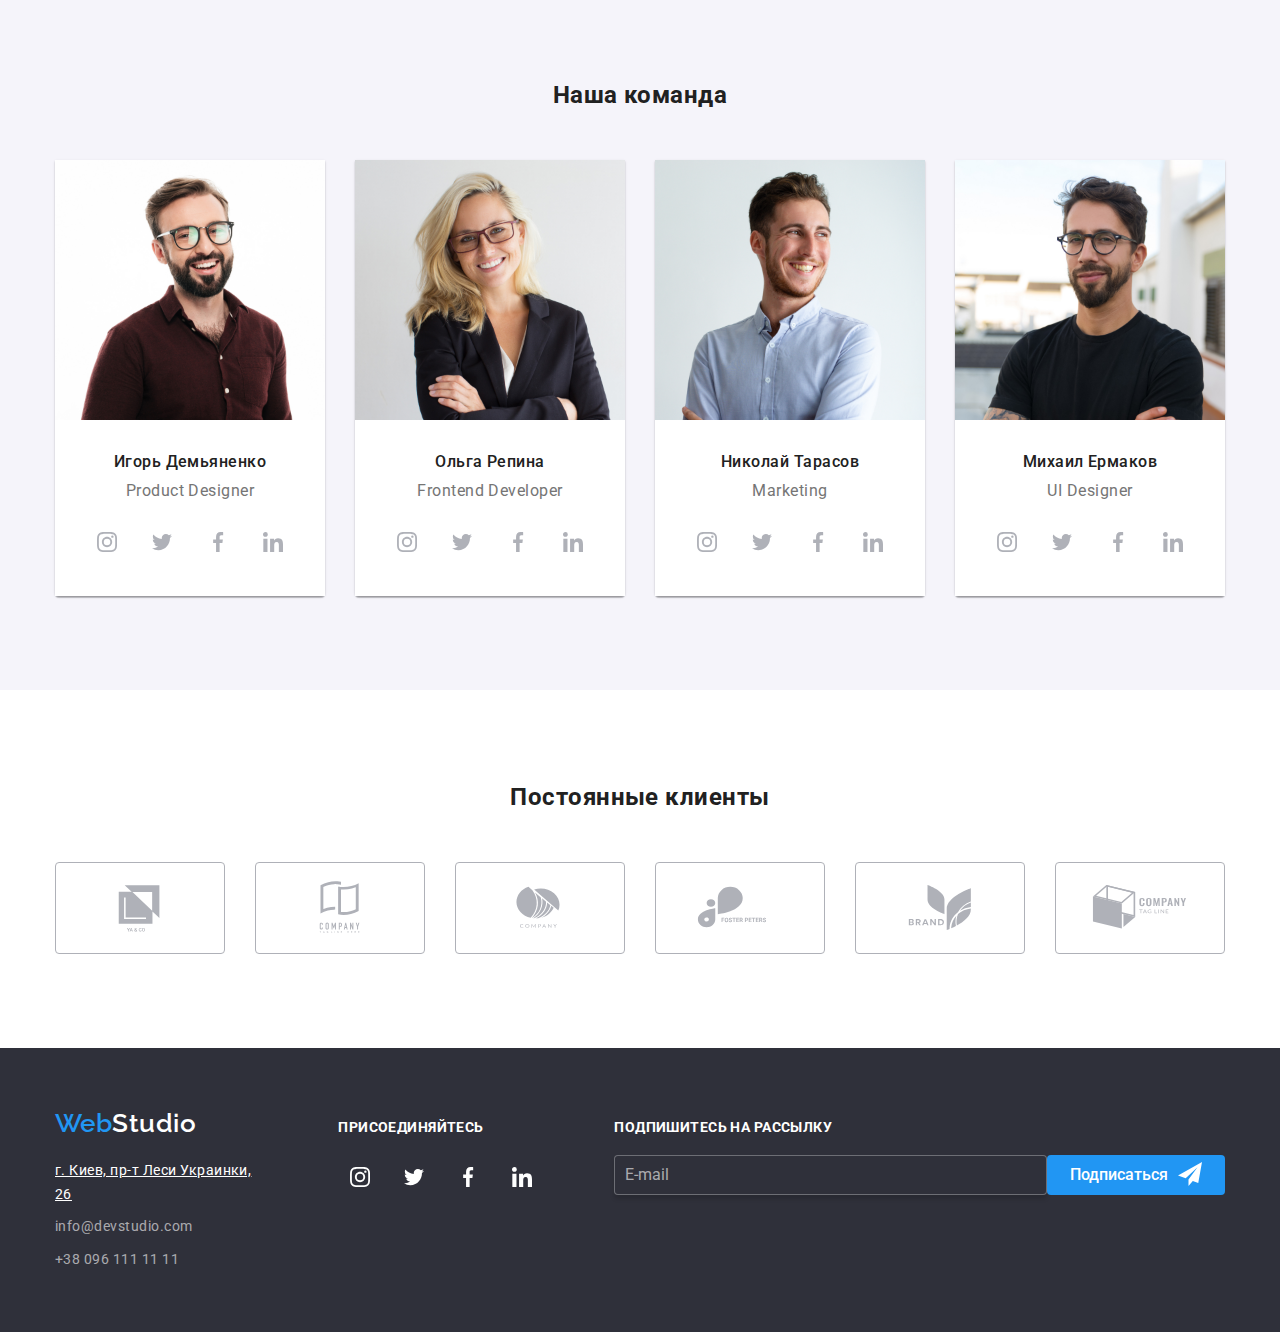
==== commit 7aa23ed1: "header team BEM" ====
--- a/index.html
+++ b/index.html
@@ -24,25 +24,24 @@
       <div class="container container--flex">
         <nav class="nav-container">
           <a href="./index.html" class="logo">Web<span class="nav-logo__span">Studio</span> </a>
-          <ul class="site-nav list flex-reset">
-            <li class="item"><a href="./index.html" class="link current">Студия</a></li>
-            <li class="item"><a href="./portfolio.html" class="link">Портфоліо</a></li>
-            <li class="item"><a href="" class="link">Контакти</a></li>
+          <ul class="site-nav list">
+            <li class="site-nav__item"><a href="./index.html" class="link current">Студия</a></li>
+            <li class="site-nav__item"><a href="./portfolio.html" class="link">Портфоліо</a></li>
+            <li class="site-nav__item"><a href="" class="link">Контакти</a></li>
           </ul>
         </nav>
 
-        <ul class="site-nav list left-side flex-reset">
+        <ul class="site-nav site-nav--left-side list">
           <li>
             <a href="mailto:info@devstudio.com" class="link contact">
-              <svg class="social-svg smal-icon">
+              <svg class="social-svg social-svg--smal-icon">
                 <use href="./img/spritemin.svg#icon-envelope" width="12" height="16"></use>
               </svg>
-              info@devstudio.com</a
-            >
+              info@devstudio.com</a>
           </li>
-          <li class="tel-link">
+          <li>
             <a href="tel:+380961111111" class="link contact">
-              <svg class="social-svg smal-icon">
+              <svg class="social-svg social-svg--smal-icon">
                 <use href="./img/spritemin.svg#icon-smartphone" width="12" height="16"></use>
               </svg>+38 096 111 11 11</a>
           </li>
@@ -111,36 +110,36 @@
       <section class="section item-dark">
         <div class="container">
           <h2 class="section-title">Наша команда</h2>
-          <ul class="list card flex-reset">
-            <li class="team-card-item">
-              <img class="card-item-img" src="./img/img_face1.jpg" alt="face1" width="270" />
-              <div class="card-container card-container-center">
-                <h3 class="card-title">Игорь Демьяненко</h3>
-                <p class="card-p">Product Designer</p>
+          <ul class="team-card list card flex-reset">
+            <li class="team-card__item">
+              <img src="./img/img_face1.jpg" alt="face1" width="270" />
+              <div class="team-card__container">
+                <h3 class="team-card__title">Игорь Демьяненко</h3>
+                <p class="team-card__p">Product Designer</p>
                 <ul class="social-list">
-                  <li class="social-list-item">
-                    <a class="social-list-link" href="">
+                  <li class="social-list__item">
+                    <a class="social-list__link" href="">
                       <svg class="social-svg">
                         <use href="./img/spritemin.svg#icon-instagram" width="20" height="20"></use>
                       </svg>
                     </a>
                   </li>
-                  <li class="social-list-item">
-                    <a class="social-list-link" href="">
+                  <li class="social-list__item">
+                    <a class="social-list__link" href="">
                       <svg class="social-svg">
                         <use href="./img/spritemin.svg#icon-twitter" width="20" height="20"></use>
                       </svg>
                     </a>
                   </li>
-                  <li class="social-list-item">
-                    <a class="social-list-link" href="">
+                  <li class="social-list__item">
+                    <a class="social-list__link" href="">
                       <svg class="social-svg">
                         <use href="./img/spritemin.svg#icon-facebook" width="20" height="20"></use>
                       </svg>
                     </a>
                   </li>
-                  <li class="social-list-item">
-                    <a class="social-list-link" href="">
+                  <li class="social-list__item">
+                    <a class="social-list__link" href="">
                       <svg class="social-svg">
                         <use href="./img/spritemin.svg#icon-linkedin" width="20" height="20"></use>
                       </svg>
@@ -149,35 +148,35 @@
                 </ul>
               </div>
             </li>
-            <li class="team-card-item">
-              <img class="card-item-img" src="./img/img_face2.jpg" alt="face2" width="270" />
-              <div class="card-container card-container-center">
-                <h3 class="card-title">Ольга Репина</h3>
-                <p class="card-p">Frontend Developer</p>
+            <li class="team-card__item">
+              <img src="./img/img_face2.jpg" alt="face2" width="270" />
+              <div class="team-card__container card-container-center">
+                <h3 class="team-card__title">Ольга Репина</h3>
+                <p class="team-card__p">Frontend Developer</p>
                 <ul class="social-list">
-                  <li class="social-list-item">
-                    <a class="social-list-link" href="">
+                  <li class="social-list__item">
+                    <a class="social-list__link" href="">
                       <svg class="social-svg">
                         <use href="./img/spritemin.svg#icon-instagram" width="20" height="20"></use>
                       </svg>
                     </a>
                   </li>
-                  <li class="social-list-item">
-                    <a class="social-list-link" href="">
+                  <li class="social-list__item">
+                    <a class="social-list__link" href="">
                       <svg class="social-svg">
                         <use href="./img/spritemin.svg#icon-twitter" width="20" height="20"></use>
                       </svg>
                     </a>
                   </li>
-                  <li class="social-list-item">
-                    <a class="social-list-link" href="">
+                  <li class="social-list__item">
+                    <a class="social-list__link" href="">
                       <svg class="social-svg">
                         <use href="./img/spritemin.svg#icon-facebook" width="20" height="20"></use>
                       </svg>
                     </a>
                   </li>
-                  <li class="social-list-item">
-                    <a class="social-list-link" href="">
+                  <li class="social-list__item">
+                    <a class="social-list__link" href="">
                       <svg class="social-svg">
                         <use href="./img/spritemin.svg#icon-linkedin" width="20" height="20"></use>
                       </svg>
@@ -186,35 +185,35 @@
                 </ul>
               </div>
             </li>
-            <li class="team-card-item">
+            <li class="team-card__item">
               <img class="card-item-img" src="./img/img_face3.jpg" alt="face3" width="270" />
-              <div class="card-container card-container-center">
-                <h3 class="card-title">Николай Тарасов</h3>
-                <p class="card-p">Marketing</p>
+              <div class="team-card__container card-container-center">
+                <h3 class="team-card__title">Николай Тарасов</h3>
+                <p class="team-card__p">Marketing</p>
                 <ul class="social-list">
-                  <li class="social-list-item">
-                    <a class="social-list-link" href="">
+                  <li class="social-list__item">
+                    <a class="social-list__link" href="">
                       <svg class="social-svg">
                         <use href="./img/spritemin.svg#icon-instagram" width="20" height="20"></use>
                       </svg>
                     </a>
                   </li>
-                  <li class="social-list-item">
-                    <a class="social-list-link" href="">
+                  <li class="social-list__item">
+                    <a class="social-list__link" href="">
                       <svg class="social-svg">
                         <use href="./img/spritemin.svg#icon-twitter" width="20" height="20"></use>
                       </svg>
                     </a>
                   </li>
-                  <li class="social-list-item">
-                    <a class="social-list-link" href="">
+                  <li class="social-list__item">
+                    <a class="social-list__link" href="">
                       <svg class="social-svg">
                         <use href="./img/spritemin.svg#icon-facebook" width="20" height="20"></use>
                       </svg>
                     </a>
                   </li>
-                  <li class="social-list-item">
-                    <a class="social-list-link" href="">
+                  <li class="social-list__item">
+                    <a class="social-list__link" href="">
                       <svg class="social-svg">
                         <use href="./img/spritemin.svg#icon-linkedin" width="20" height="20"></use>
                       </svg>
@@ -223,35 +222,35 @@
                 </ul>
               </div>
             </li>
-            <li class="team-card-item">
+            <li class="team-card__item">
               <img class="card-item-img" src="./img/img_face4.jpg" alt="face4" width="270" />
-              <div class="card-container card-container-center">
-                <h3 class="card-title">Михаил Ермаков</h3>
-                <p class="card-p">UI Designer</p>
+              <div class="team-card__container">
+                <h3 class="team-card__title">Михаил Ермаков</h3>
+                <p class="team-card__p">UI Designer</p>
                 <ul class="social-list">
-                  <li class="social-list-item">
-                    <a class="social-list-link" href="">
+                  <li class="social-list__item">
+                    <a class="social-list__link" href="">
                       <svg class="social-svg">
                         <use href="./img/spritemin.svg#icon-instagram" width="20" height="20"></use>
                       </svg>
                     </a>
                   </li>
-                  <li class="social-list-item">
-                    <a class="social-list-link" href="">
+                  <li class="social-list__item">
+                    <a class="social-list__link" href="">
                       <svg class="social-svg">
                         <use href="./img/spritemin.svg#icon-twitter" width="20" height="20"></use>
                       </svg>
                     </a>
                   </li>
-                  <li class="social-list-item">
-                    <a class="social-list-link" href="">
+                  <li class="social-list__item">
+                    <a class="social-list__link" href="">
                       <svg class="social-svg">
                         <use href="./img/spritemin.svg#icon-facebook" width="20" height="20"></use>
                       </svg>
                     </a>
                   </li>
-                  <li class="social-list-item">
-                    <a class="social-list-link" href="">
+                  <li class="social-list__item">
+                    <a class="social-list__link" href="">
                       <svg class="social-svg">
                         <use href="./img/spritemin.svg#icon-linkedin" width="20" height="20"></use>
                       </svg>
@@ -323,7 +322,7 @@
               <li class="address-li-botmargin">
                 <a href="https://goo.gl/maps/JeCyThJZKoswSrss9" class="address-p list"
                   >г. Киев, пр-т Леси Украинки, 26</a
-                >
+>
               </li>
               <li class="address-li-botmargin">
                 <a href="mailto:info@devstudio.com" class="address-a">info@devstudio.com</a>
@@ -335,29 +334,29 @@
         <div class="footer-social-link-container">
           <h3 class="list-title list-title-light">Присоединяйтесь</h3>
           <ul class="social-list">
-            <li class="social-list-item">
-              <a class="social-list-link" href="">
+            <li class="social-list__item">
+              <a class="social-list__link" href="">
                 <svg class="social-svg">
                   <use href="./img/spritemin.svg#icon-instagram" width="20" height="20"></use>
                 </svg>
               </a>
             </li>
-            <li class="social-list-item">
-              <a class="social-list-link" href="">
+            <li class="social-list__item">
+              <a class="social-list__link" href="">
                 <svg class="social-svg">
                   <use href="./img/spritemin.svg#icon-twitter" width="20" height="20"></use>
                 </svg>
               </a>
             </li>
-            <li class="social-list-item">
-              <a class="social-list-link" href="">
+            <li class="social-list__item">
+              <a class="social-list__link" href="">
                 <svg class="social-svg">
                   <use href="./img/spritemin.svg#icon-facebook" width="20" height="20"></use>
                 </svg>
               </a>
             </li>
-            <li class="social-list-item">
-              <a class="social-list-link" href="">
+            <li class="social-list__item">
+              <a class="social-list__link" href="">
                 <svg class="social-svg">
                   <use href="./img/spritemin.svg#icon-linkedin" width="20" height="20"></use>
                 </svg>
--- a/css/style.css
+++ b/css/style.css
@@ -266,14 +266,14 @@
 .section-title {
   margin-bottom: 50px;
 }
-.list .team-card-item {
+.list .team-card__item {
   width: calc((100% - 90px) / 4);
   margin-right: 30px;
   box-shadow: 0px 1px 3px rgba(0, 0, 0, 0.12), 0px 1px 1px rgba(0, 0, 0, 0.14),
     0px 2px 1px rgba(0, 0, 0, 0.2);
   border-radius: 0px 0px 4px 4px;
 }
-.list .team-card-item:last-child {
+.list .team-card__item:last-child {
   margin-right: 0;
 }
 .list .studio-card-item:last-child {
--- a/css/main.min.css
+++ b/css/main.min.css
@@ -1,2 +1,2 @@
-:root{--primary-text-color: #212121;--prymary-bg-color: #e5e5e5;--accent-color: #2196f3;--bg-additional-color: #f5f4fa;--secondary-text-color: #ffffff;--paragraf-color: #757575;--footer-bg-color: #2f303a}img{display:block;max-width:100%}ul,h1,h2,h3,p{margin:0;padding:0}.list{list-style:none}.flex-reset{padding:0;margin:0;display:flex;flex-wrap:wrap}.section{padding-bottom:94px;padding-top:94px}.section.no-pudding{padding-bottom:0}.invisible{position:absolute;width:1px;height:1px;margin:-1px;border:0;padding:0;white-space:nowrap;clip-path:inset(100%);clip:rect(0 0 0 0);overflow:hidden}.visually-hidden{position:absolute !important;clip:rect(1px 1px 1px 1px);clip:rect(1px, 1px, 1px, 1px);padding:0 !important;border:0 !important;height:1px !important;width:1px !important;overflow:hidden}body{color:var(--primary-text-color);font-family:roboto, sans-serif;letter-spacing:0.03em}.container{margin-left:auto;margin-right:auto;width:1200px;padding-left:15px;padding-right:15px}.container--flex{display:flex}.logo{font-family:Raleway, sans-serif;font-weight:600;font-size:26px;line-height:1.2;text-decoration:none;color:var(--accent-color)}.nav-logo__span{color:var(--primary-text-color)}svg.smal-icon{width:16px;height:16px}.smal-icon{fill:var(--paragraf-color);margin-right:10px}.list-title-icon::before{content:'';background-repeat:no-repeat;background-color:var(--bg-additional-color);margin-bottom:30px;display:flex;height:120px;width:270px;text-align:center;background-position:center}.link{transition:color 250ms cubic-bezier(0.4, 0, 0.2, 1)}.tel-link{margin-left:50px}.site-nav{display:flex;margin-left:auto}.site-nav li{position:relative}.site-nav .list.left-side{margin-left:auto}.site-nav.list{margin-left:93px}.site-nav.list .item{margin-right:50px}.site-nav .contact+.contact{margin-left:50px}.site-nav.list .item:last-child{margin-right:0}.nav-container{display:flex;align-items:center;padding-left:15px}.site-nav .link{display:block;padding-top:32px;padding-bottom:32px;color:var(--primary-text-color);text-decoration:none;font-weight:500;font-size:14px;display:flex}.site-nav .link:hover,.site-nav .link:focus{color:var(--accent-color)}.site-nav .link.current{color:var(--accent-color)}.site-nav>.link{color:var(--paragraf-color)}.link.current::after{content:'';display:block;height:4px;width:100%;background-color:var(--accent-color);position:absolute;bottom:-1px;right:0}.site-nav .contact{color:#757575}.contact:hover .smal-icon{fill:var(--accent-color)}.page-header{border-bottom:1px solid #ececec}.logo{font-family:Raleway, sans-serif;font-weight:600;font-size:26px;line-height:1.2;text-decoration:none;color:var(--accent-color)}.nav-logo__span{color:var(--primary-text-color)}.item-dark{background-color:var(--bg-additional-color)}.site-nav{display:flex;margin-left:auto}.site-nav li{position:relative}.site-nav .list.left-side{margin-left:auto}.site-nav.list{margin-left:93px}.site-nav.list .item{margin-right:50px}.site-nav .contact+.contact{margin-left:50px}.site-nav.list .item:last-child{margin-right:0}.nav-container{display:flex;align-items:center;padding-left:15px}.site-nav .link{display:block;padding-top:32px;padding-bottom:32px;color:var(--primary-text-color);text-decoration:none;font-weight:500;font-size:14px;display:flex}.site-nav .link:hover,.site-nav .link:focus{color:var(--accent-color)}.site-nav .link.current{color:var(--accent-color)}.site-nav>.link{color:var(--paragraf-color)}.link.current::after{content:'';display:block;height:4px;width:100%;background-color:var(--accent-color);position:absolute;bottom:-1px;right:0}.site-nav .contact{color:#757575}.contact:hover .smal-icon{fill:var(--accent-color)}.button{color:var(--primary-text-color);background-color:var(--bg-additional-color);font-family:inherit;font-weight:500;font-size:16px;line-height:1.6;text-align:center;text-decoration:none;cursor:pointer;border:1px solid transparent;border-radius:4px;padding:6px 22px;transition:color 250ms cubic-bezier(0.4, 0, 0.2, 1),background-color 250ms cubic-bezier(0.4, 0, 0.2, 1),box-shadow cubic-bezier(0.4, 0, 0.2, 1)}.button:hover,.button:focus{color:var(--secondary-text-color);background-color:var(--accent-color);box-shadow:0px 4px 4px rgba(0,0,0,0.15)}.button.primary{color:var(--secondary-text-color);background-color:var(--accent-color)}.button.primary:hover{background-color:#188ce8;box-shadow:0px 4px 4px rgba(0,0,0,0.15)}.button.primary .button-menu{justify-content:center;margin-bottom:50px}.button-menu{justify-content:center;margin-bottom:50px}.button-menu li:not(:last-child){margin-right:8px}.hero{padding-top:200px;padding-bottom:200px;background-image:linear-gradient(to right, rgba(47,48,58,0.4), rgba(47,48,58,0.4)),url(../img/bg.jpg);text-align:center;background-color:#c4c4c4;background-size:cover;background-position:center;max-width:1600px;margin-left:auto;margin-right:auto}.hero-title{font-weight:900;font-size:44px;line-height:1.4;text-align:center;letter-spacing:0.06em;text-transform:uppercase;color:var(--secondary-text-color);margin-bottom:30px;max-width:696px;margin-left:auto;margin-right:auto}.list .studio-card-item{display:flex;flex-wrap:wrap;width:calc((100% - 90px) / 4);margin-right:30px}.card-item-link:hover,.card-item-link:focus{box-shadow:0px 1px 1px rgba(0,0,0,0.12),0px 4px 4px rgba(0,0,0,0.06),1px 4px 6px rgba(0,0,0,0.16)}.card-item-link{display:block;text-decoration:none;list-style:none;color:inherit}.list .team-card-item{width:calc((100% - 90px) / 4);margin-right:30px;box-shadow:0px 1px 3px rgba(0,0,0,0.12),0px 1px 1px rgba(0,0,0,0.14),0px 2px 1px rgba(0,0,0,0.2);border-radius:0px 0px 4px 4px}.list .team-card-item:last-child{margin-right:0}.list .studio-card-item:last-child{margin-right:0}.img-overlay{padding:27px 82px;font-weight:bold;font-size:14px;line-height:1.12;text-align:center;letter-spacing:0.03em;text-transform:uppercase;background:rgba(47,48,58,0.8);width:100%;position:absolute;color:var(--secondary-text-color);transform:translateY(-100%)}.list .card-item{width:calc((100% - 60px) / 3);margin-right:30px;margin-bottom:30px;position:relative;overflow:hidden;transition:box-shadow 250ms cubic-bezier(0.4, 0, 0.2, 1)}.card-item:hover{box-shadow:0px 1px 1px rgba(0,0,0,0.12),0px 4px 4px rgba(0,0,0,0.06),1px 4px 6px rgba(0,0,0,0.16)}.list .card-item:nth-child(3n){margin-right:0}.list .card-item:nth-last-child(-n+3){margin-bottom:0}.list-title{margin-bottom:20px;font-weight:700;font-size:14px;line-height:1.1;letter-spacing:0.03em;text-transform:uppercase}.list-title-light{color:var(--secondary-text-color)}.list-p{font-size:14px;line-height:1.7;color:var(--paragraf-color)}.list-title-icon::before{content:'';background-repeat:no-repeat;background-color:var(--bg-additional-color);margin-bottom:30px;display:flex;height:120px;width:270px;text-align:center;background-position:center}.card li:first-child h3::before{background-image:url(../img/svg/antena.svg)}.card li:nth-child(2) h3::before{background-image:url(../img/svg/clock.svg)}.card li:nth-child(3) h3::before{background-image:url(../img/svg/diagram.svg)}.card li:nth-child(4) h3::before{background-image:url(../img/svg/astronaut.svg)}.card-item{position:relative}.card-container{box-sizing:border-box;padding:32px 30px;background-color:var(--secondary-text-color)}.card-container-center{text-align:center}.card-container-border{border-bottom:1px solid #eeeeee;border-right:1px solid #eeeeee;border-left:1px solid #eeeeee}.card-title{font-weight:500;font-size:16px;line-height:1.2;letter-spacing:0.03em;margin-bottom:10px}.card-p{font-size:16px;line-height:1.2;letter-spacing:0.03em;color:var(--paragraf-color);margin-bottom:16px}.card-img-overlay-wrapper{position:relative;overflow:hidden}.card-item:hover .card-item-overlay{transform:translateY(0%)}.card-item-overlay{font-size:18px;line-height:1.56;letter-spacing:0.03em;background-color:rgba(33,150,243,0.9);position:absolute;top:0;left:0;width:100%;height:100%;color:var(--bg-additional-color);padding:63px 24px;overflow-y:scroll;transform:translateY(100%);transition:transform 250ms cubic-bezier(0.4, 0, 0.2, 1)}.section-title{margin-bottom:50px}.social-list{display:flex;list-style:none;justify-content:space-between;max-height:44px;margin-top:20px;margin-left:auto;margin-right:auto}.social-list-item{width:44px;height:44px;display:flex;border-radius:50%}.social-list-item:not(:last-child){margin-right:10px}.social-list-link{width:100%;height:100%;border-radius:50%;display:flex;justify-content:center;align-content:center;align-items:center;transition:background-color 250ms cubic-bezier(0.4, 0, 0.2, 1)}.social-list-link:hover .social-svg{fill:var(--secondary-text-color)}.social-list-link:hover{background-color:var(--accent-color)}.social-svg{width:20px;height:20px;fill:#afb1b8;transition:fill 250ms cubic-bezier(0.4, 0, 0.2, 1)}.company-icon-list{list-style:none;display:flex}.company-icon-svg{width:106px;height:60px}.company-item-icon{display:flex;width:170px;height:92px;justify-content:center;align-items:center}.company-item-icon:not(:last-child){margin-right:30px}.company-icon-link:hover .company-icon-svg,.company-icon-link:focus .company-icon-svg{fill:var(--accent-color)}footer{background:#2f303a}.footer-logo-span{color:var(--secondary-text-color)}footer .social-list-link{background-color:rgba(255,255,255,0.1)}footer .container{align-items:baseline}.address{margin-top:20px;max-width:230px}.footer-social-link-container{margin-left:70px}.address a{display:flex}.page-footer{background:var(--footer-bg-color);padding-top:60px;padding-bottom:60px}.address .list{display:block}.address-li-botmargin{margin-bottom:9px}.address-p{font-size:14px;font-style:normal;line-height:1.7;text-align:left;color:var(--secondary-text-color)}.address-a{font-size:14px;font-style:normal;line-height:1.7;text-align:left;color:rgba(255,255,255,0.6);text-decoration:none;transition:color 250ms cubic-bezier(0.4, 0, 0.2, 1)}.address-a:hover{color:var(--accent-color)}.company-icon-link{width:100%;height:100%;display:flex;align-items:center;justify-content:center;border:1px solid #afb1b8;border-radius:4px;transition:border-color 250ms cubic-bezier(0.4, 0, 0.2, 1)}.company-icon-link:hover,.company-icon-link:focus{border:1px solid var(--accent-color);cursor:pointer;outline:none}.company-icon-svg{fill:#afb1b8;transition:fill 250ms cubic-bezier(0.4, 0, 0.2, 1)}.company-icon-link:hover .company-icon-svg{fill:var(--accent-color)}footer .social-svg{fill:var(--secondary-text-color)}.footer-form{display:flex;flex-wrap:wrap;margin-left:70px}.footer-input-wrapper{width:100%;display:flex;justify-items:flex-end}.footer-email{box-sizing:border-box;padding:10px;background-color:var(--footer-bg-color);border:1px solid rgba(255,255,255,0.3);box-shadow:0px 4px 4px rgba(0,0,0,0.15);border-radius:4px;width:100%;color:var(--secondary-text-color)}.footer-email::placeholder{font-size:16px;line-height:1.25;color:rgba(255,255,255,0.6);background-color:var(--footer-bg-color)}.footer-btn{display:inline-flex}.footer-btn::after{content:'';display:inline-block;width:24px;height:24px;background-image:url(../img/send.svg);margin-left:10px}.backdrop{position:fixed;top:0;left:0;width:100vw;height:100vh;background-color:rgba(0,0,0,0.2);opacity:1;visibility:visible;pointer-events:auto;transition:opacity 250ms cubic-bezier(0.4, 0, 0.2, 1),visibility 250ms cubic-bezier(0.4, 0, 0.2, 1)}.backdrop.is-hidden{opacity:0;visibility:hidden;pointer-events:none}.modal{position:absolute;top:50%;left:50%;transform:translate(-50%, -50%);background-color:#fff;height:581px;width:528px;border-radius:4px;padding:40px}.modal__close-btn{position:absolute;top:8px;right:8px;width:30px;height:30px;border-radius:50%;background-color:transparent;border-color:transparent;padding:0;cursor:pointer}.close-btn__icon{box-sizing:border-box;position:absolute;top:0;right:0;display:block;width:30px;height:30px;padding:6px;border:1px solid rgba(0,0,0,0.1);border-radius:50%;transition:fill 250ms cubic-bezier(0.4, 0, 0.2, 1)}.close-btn__icon:hover{fill:var(--accent-color)}.modal-form{display:flex;flex-direction:column}.modal-form__title{margin-bottom:30px;font-weight:700;font-size:20px;line-height:1.15;text-align:center;color:var(--primary-text-color)}.modal-form__label{margin-bottom:10px;color:var(--paragraf-color)}.modal-form__input{margin-top:4px;padding:12px 42px;width:100%;outline:none;border:1px solid rgba(33,33,33,0.2);box-sizing:border-box;border-radius:4px}.modal-form__input:focus-within{border:1px solid #2196f3}.modal-form__input-wrapper{position:relative}.modal-form__icon{position:absolute;top:50%;left:14px;transform:translateY(-50%);display:block;fill:#212121}.modal-form__input:focus-within+.modal-form__icon{fill:var(--accent-color)}.modal-form__checkbox-label .modal-form__icon{border:2px solid #212121;border-radius:4px;fill:transparent;outline:none;background-origin:border-box}.modal-form__checkbox-label .modal-form__icon{left:-24px;top:6px}.modal-form__checkbox:checked+.modal-form__icon{fill:white;background-color:var(--accent-color);border:1px solid transparent}.modal-form__textarea{display:block;width:100%;height:120px;resize:none;padding:12px 16px;outline:none;border:1px solid rgba(33,33,33,0.2);box-sizing:border-box;border-radius:4px;margin-top:4px}.modal-form__textarea:focus-within{border:1px solid #2196f3}.modal-form__textarea::placeholder{font-size:12px;line-height:1.16;letter-spacing:0.01em;color:rgba(117,117,117,0.5)}.modal-form__checkbox-label{position:relative;margin-left:36px;margin-bottom:30px}.modal-form-checkbox-link{color:var(--accent-color)}.modal-form__btn{width:200px;margin:0 auto}
+:root{--primary-text-color: #212121;--prymary-bg-color: #e5e5e5;--accent-color: #2196f3;--bg-additional-color: #f5f4fa;--secondary-text-color: #ffffff;--paragraf-color: #757575;--footer-bg-color: #2f303a}ul,h1,h2,h3,p{margin:0;padding:0}.list{list-style:none}.flex-reset{padding:0;margin:0;display:flex;flex-wrap:wrap}.section{padding-bottom:94px;padding-top:94px}.section.no-pudding{padding-bottom:0}img{display:block;max-width:100%}.section-title{margin-bottom:50px;text-align:center}.invisible{position:absolute;width:1px;height:1px;margin:-1px;border:0;padding:0;white-space:nowrap;clip-path:inset(100%);clip:rect(0 0 0 0);overflow:hidden}.visually-hidden{position:absolute !important;clip:rect(1px 1px 1px 1px);clip:rect(1px, 1px, 1px, 1px);padding:0 !important;border:0 !important;height:1px !important;width:1px !important;overflow:hidden}body{color:var(--primary-text-color);font-family:roboto, sans-serif;letter-spacing:0.03em}.container{margin-left:auto;margin-right:auto;width:1200px;padding-left:15px;padding-right:15px}.container--flex{display:flex}.logo{font-family:Raleway, sans-serif;font-weight:600;font-size:26px;line-height:1.2;text-decoration:none;color:var(--accent-color)}.nav-logo__span{color:var(--primary-text-color)}.nav-container{display:flex;align-items:center;padding-left:15px}.site-nav{display:flex}.site-nav__item{position:relative}.site-nav.list{margin-left:93px}.site-nav--left-side.list{margin-left:auto}.site-nav--left-side li:last-child{margin-left:50px}.site-nav__item{margin-right:50px}.site-nav .contact+.contact{margin-left:50px}.site-nav__item:last-child{margin-right:0}.site-nav .link{display:block;padding-top:32px;padding-bottom:32px;color:var(--primary-text-color);text-decoration:none;font-weight:500;font-size:14px;display:flex}.site-nav .link:hover,.site-nav .link:focus{color:var(--accent-color)}.site-nav .link.current{color:var(--accent-color)}.site-nav>.link{color:var(--paragraf-color)}.site-nav .contact{color:#757575}.link.current::after{content:'';display:block;height:4px;width:100%;background-color:var(--accent-color);position:absolute;bottom:-3px;right:0}.link{transition:color 250ms cubic-bezier(0.4, 0, 0.2, 1)}.social-svg--smal-icon{width:16px;height:16px;fill:var(--paragraf-color);margin-right:10px}.contact:hover .social-svg--smal-icon{fill:currentColor}.page-header{border-bottom:1px solid #ececec}.logo{font-family:Raleway, sans-serif;font-weight:600;font-size:26px;line-height:1.2;text-decoration:none;color:var(--accent-color)}.nav-logo__span{color:var(--primary-text-color)}.item-dark{background-color:var(--bg-additional-color)}.nav-container{display:flex;align-items:center;padding-left:15px}.site-nav{display:flex}.site-nav__item{position:relative}.site-nav.list{margin-left:93px}.site-nav--left-side.list{margin-left:auto}.site-nav--left-side li:last-child{margin-left:50px}.site-nav__item{margin-right:50px}.site-nav .contact+.contact{margin-left:50px}.site-nav__item:last-child{margin-right:0}.site-nav .link{display:block;padding-top:32px;padding-bottom:32px;color:var(--primary-text-color);text-decoration:none;font-weight:500;font-size:14px;display:flex}.site-nav .link:hover,.site-nav .link:focus{color:var(--accent-color)}.site-nav .link.current{color:var(--accent-color)}.site-nav>.link{color:var(--paragraf-color)}.site-nav .contact{color:#757575}.link.current::after{content:'';display:block;height:4px;width:100%;background-color:var(--accent-color);position:absolute;bottom:-3px;right:0}.link{transition:color 250ms cubic-bezier(0.4, 0, 0.2, 1)}.social-svg--smal-icon{width:16px;height:16px;fill:var(--paragraf-color);margin-right:10px}.contact:hover .social-svg--smal-icon{fill:currentColor}.button{color:var(--primary-text-color);background-color:var(--bg-additional-color);font-family:inherit;font-weight:500;font-size:16px;line-height:1.6;text-align:center;text-decoration:none;cursor:pointer;border:1px solid transparent;border-radius:4px;padding:6px 22px;transition:color 250ms cubic-bezier(0.4, 0, 0.2, 1),background-color 250ms cubic-bezier(0.4, 0, 0.2, 1),box-shadow cubic-bezier(0.4, 0, 0.2, 1)}.button:hover,.button:focus{color:var(--secondary-text-color);background-color:var(--accent-color);box-shadow:0px 4px 4px rgba(0,0,0,0.15)}.button.primary{color:var(--secondary-text-color);background-color:var(--accent-color)}.button.primary:hover{background-color:#188ce8;box-shadow:0px 4px 4px rgba(0,0,0,0.15)}.button.primary .button-menu{justify-content:center;margin-bottom:50px}.button-menu{justify-content:center;margin-bottom:50px}.button-menu li:not(:last-child){margin-right:8px}.hero{padding-top:200px;padding-bottom:200px;background-image:linear-gradient(to right, rgba(47,48,58,0.4), rgba(47,48,58,0.4)),url(../img/bg.jpg);text-align:center;background-color:#c4c4c4;background-size:cover;background-position:center;max-width:1600px;margin-left:auto;margin-right:auto}.hero-title{font-weight:900;font-size:44px;line-height:1.4;text-align:center;letter-spacing:0.06em;text-transform:uppercase;color:var(--secondary-text-color);margin-bottom:30px;max-width:696px;margin-left:auto;margin-right:auto}.studio-card-item{display:flex;flex-wrap:wrap;width:calc((100% - 90px) / 4);margin-right:30px}.studio-card-item:last-child{margin-right:0}.card-item-link:hover,.card-item-link:focus{box-shadow:0px 1px 1px rgba(0,0,0,0.12),0px 4px 4px rgba(0,0,0,0.06),1px 4px 6px rgba(0,0,0,0.16)}.team-card__item{width:calc((100% - 90px) / 4);margin-right:30px;box-shadow:0px 1px 3px rgba(0,0,0,0.12),0px 1px 1px rgba(0,0,0,0.14),0px 2px 1px rgba(0,0,0,0.2);border-radius:0px 0px 4px 4px}.team-card__item:last-child{margin-right:0}.img-overlay{padding:27px 82px;font-weight:bold;font-size:14px;line-height:1.12;text-align:center;letter-spacing:0.03em;text-transform:uppercase;background:rgba(47,48,58,0.8);width:100%;position:absolute;color:var(--secondary-text-color);transform:translateY(-100%)}.card-item{width:calc((100% - 60px) / 3);margin-right:30px;margin-bottom:30px;position:relative;overflow:hidden;transition:box-shadow 250ms cubic-bezier(0.4, 0, 0.2, 1)}.card-item:hover{box-shadow:0px 1px 1px rgba(0,0,0,0.12),0px 4px 4px rgba(0,0,0,0.06),1px 4px 6px rgba(0,0,0,0.16)}.card-item:nth-child(3n){margin-right:0}.card-item:nth-last-child(-n+3){margin-bottom:0}.list-title{margin-bottom:20px;font-weight:700;font-size:14px;line-height:1.1;letter-spacing:0.03em;text-transform:uppercase}.list-title-light{color:var(--secondary-text-color)}.list-p{font-size:14px;line-height:1.7;color:var(--paragraf-color)}.list-title-icon::before{content:'';background-repeat:no-repeat;background-color:var(--bg-additional-color);margin-bottom:30px;display:flex;height:120px;width:270px;text-align:center;background-position:center}.card li:first-child h3::before{background-image:url(../img/svg/antena.svg)}.card li:nth-child(2) h3::before{background-image:url(../img/svg/clock.svg)}.card li:nth-child(3) h3::before{background-image:url(../img/svg/diagram.svg)}.card li:nth-child(4) h3::before{background-image:url(../img/svg/astronaut.svg)}.card-item{position:relative}.team-card__container{box-sizing:border-box;padding:32px 30px;background-color:var(--secondary-text-color);text-align:center}.card-container-border{border-bottom:1px solid #eeeeee;border-right:1px solid #eeeeee;border-left:1px solid #eeeeee}.team-card__title{font-weight:500;font-size:16px;line-height:1.2;letter-spacing:0.03em;margin-bottom:10px}.team-card__p{font-size:16px;line-height:1.2;letter-spacing:0.03em;color:var(--paragraf-color);margin-bottom:16px}.card-img-overlay-wrapper{position:relative;overflow:hidden}.card-item:hover .card-item-overlay{transform:translateY(0%)}.card-item-overlay{font-size:18px;line-height:1.56;letter-spacing:0.03em;background-color:rgba(33,150,243,0.9);position:absolute;top:0;left:0;width:100%;height:100%;color:var(--bg-additional-color);padding:63px 24px;overflow-y:scroll;transform:translateY(100%);transition:transform 250ms cubic-bezier(0.4, 0, 0.2, 1)}.social-list{display:flex;list-style:none;justify-content:space-between;max-height:44px;margin-top:20px;margin-left:auto;margin-right:auto}.social-list__item{width:44px;height:44px;display:flex;border-radius:50%}.social-list__item:not(:last-child){margin-right:10px}.social-list__link{width:100%;height:100%;border-radius:50%;display:flex;justify-content:center;align-content:center;align-items:center;transition:background-color 250ms cubic-bezier(0.4, 0, 0.2, 1)}.social-list__link:hover .social-svg{fill:var(--secondary-text-color)}.social-list__link:hover{background-color:var(--accent-color)}.social-svg{width:20px;height:20px;fill:#afb1b8;transition:fill 250ms cubic-bezier(0.4, 0, 0.2, 1)}.company-icon-list{list-style:none;display:flex}.company-icon-svg{width:106px;height:60px}.company-item-icon{display:flex;width:170px;height:92px;justify-content:center;align-items:center}.company-item-icon:not(:last-child){margin-right:30px}.company-icon-link:hover .company-icon-svg,.company-icon-link:focus .company-icon-svg{fill:var(--accent-color)}footer{background:#2f303a}.footer-logo-span{color:var(--secondary-text-color)}footer .social-list-link{background-color:rgba(255,255,255,0.1)}footer .container{align-items:baseline}.address{margin-top:20px;max-width:230px}.footer-social-link-container{margin-left:70px}.address a{display:flex}.page-footer{background:var(--footer-bg-color);padding-top:60px;padding-bottom:60px}.address .list{display:block}.address-li-botmargin{margin-bottom:9px}.address-p{font-size:14px;font-style:normal;line-height:1.7;text-align:left;color:var(--secondary-text-color)}.address-a{font-size:14px;font-style:normal;line-height:1.7;text-align:left;color:rgba(255,255,255,0.6);text-decoration:none;transition:color 250ms cubic-bezier(0.4, 0, 0.2, 1)}.address-a:hover{color:var(--accent-color)}.company-icon-link{width:100%;height:100%;display:flex;align-items:center;justify-content:center;border:1px solid #afb1b8;border-radius:4px;transition:border-color 250ms cubic-bezier(0.4, 0, 0.2, 1)}.company-icon-link:hover,.company-icon-link:focus{border:1px solid var(--accent-color);cursor:pointer;outline:none}.company-icon-svg{fill:#afb1b8;transition:fill 250ms cubic-bezier(0.4, 0, 0.2, 1)}.company-icon-link:hover .company-icon-svg{fill:var(--accent-color)}footer .social-svg{fill:var(--secondary-text-color)}.footer-form{display:flex;flex-wrap:wrap;margin-left:70px}.footer-input-wrapper{width:100%;display:flex;justify-items:flex-end}.footer-email{box-sizing:border-box;padding:10px;background-color:var(--footer-bg-color);border:1px solid rgba(255,255,255,0.3);box-shadow:0px 4px 4px rgba(0,0,0,0.15);border-radius:4px;width:100%;color:var(--secondary-text-color)}.footer-email::placeholder{font-size:16px;line-height:1.25;color:rgba(255,255,255,0.6);background-color:var(--footer-bg-color)}.footer-btn{display:inline-flex}.footer-btn::after{content:'';display:inline-block;width:24px;height:24px;background-image:url(../img/send.svg);margin-left:10px}.backdrop{position:fixed;top:0;left:0;width:100vw;height:100vh;background-color:rgba(0,0,0,0.2);opacity:1;visibility:visible;pointer-events:auto;transition:opacity 250ms cubic-bezier(0.4, 0, 0.2, 1),visibility 250ms cubic-bezier(0.4, 0, 0.2, 1)}.backdrop.is-hidden{opacity:0;visibility:hidden;pointer-events:none}.modal{position:absolute;top:50%;left:50%;transform:translate(-50%, -50%);background-color:#fff;height:581px;width:528px;border-radius:4px;padding:40px}.modal__close-btn{position:absolute;top:8px;right:8px;width:30px;height:30px;border-radius:50%;background-color:transparent;border-color:transparent;padding:0;cursor:pointer}.close-btn__icon{box-sizing:border-box;position:absolute;top:0;right:0;display:block;width:30px;height:30px;padding:6px;border:1px solid rgba(0,0,0,0.1);border-radius:50%;transition:fill 250ms cubic-bezier(0.4, 0, 0.2, 1)}.close-btn__icon:hover{fill:var(--accent-color)}.modal-form{display:flex;flex-direction:column}.modal-form__title{margin-bottom:30px;font-weight:700;font-size:20px;line-height:1.15;text-align:center;color:var(--primary-text-color)}.modal-form__label{margin-bottom:10px;color:var(--paragraf-color)}.modal-form__input{margin-top:4px;padding:12px 42px;width:100%;outline:none;border:1px solid rgba(33,33,33,0.2);box-sizing:border-box;border-radius:4px}.modal-form__input:focus-within{border:1px solid #2196f3}.modal-form__input-wrapper{position:relative}.modal-form__icon{position:absolute;top:50%;left:14px;transform:translateY(-50%);display:block;fill:#212121}.modal-form__input:focus-within+.modal-form__icon{fill:var(--accent-color)}.modal-form__checkbox-label .modal-form__icon{border:2px solid #212121;border-radius:4px;fill:transparent;outline:none;background-origin:border-box}.modal-form__checkbox-label .modal-form__icon{left:-24px;top:6px}.modal-form__checkbox:checked+.modal-form__icon{fill:white;background-color:var(--accent-color);border:1px solid transparent}.modal-form__textarea{display:block;width:100%;height:120px;resize:none;padding:12px 16px;outline:none;border:1px solid rgba(33,33,33,0.2);box-sizing:border-box;border-radius:4px;margin-top:4px}.modal-form__textarea:focus-within{border:1px solid #2196f3}.modal-form__textarea::placeholder{font-size:12px;line-height:1.16;letter-spacing:0.01em;color:rgba(117,117,117,0.5)}.modal-form__checkbox-label{position:relative;margin-left:36px;margin-bottom:30px}.modal-form-checkbox-link{color:var(--accent-color)}.modal-form__btn{width:200px;margin:0 auto}
 /*# sourceMappingURL=main.min.css.map */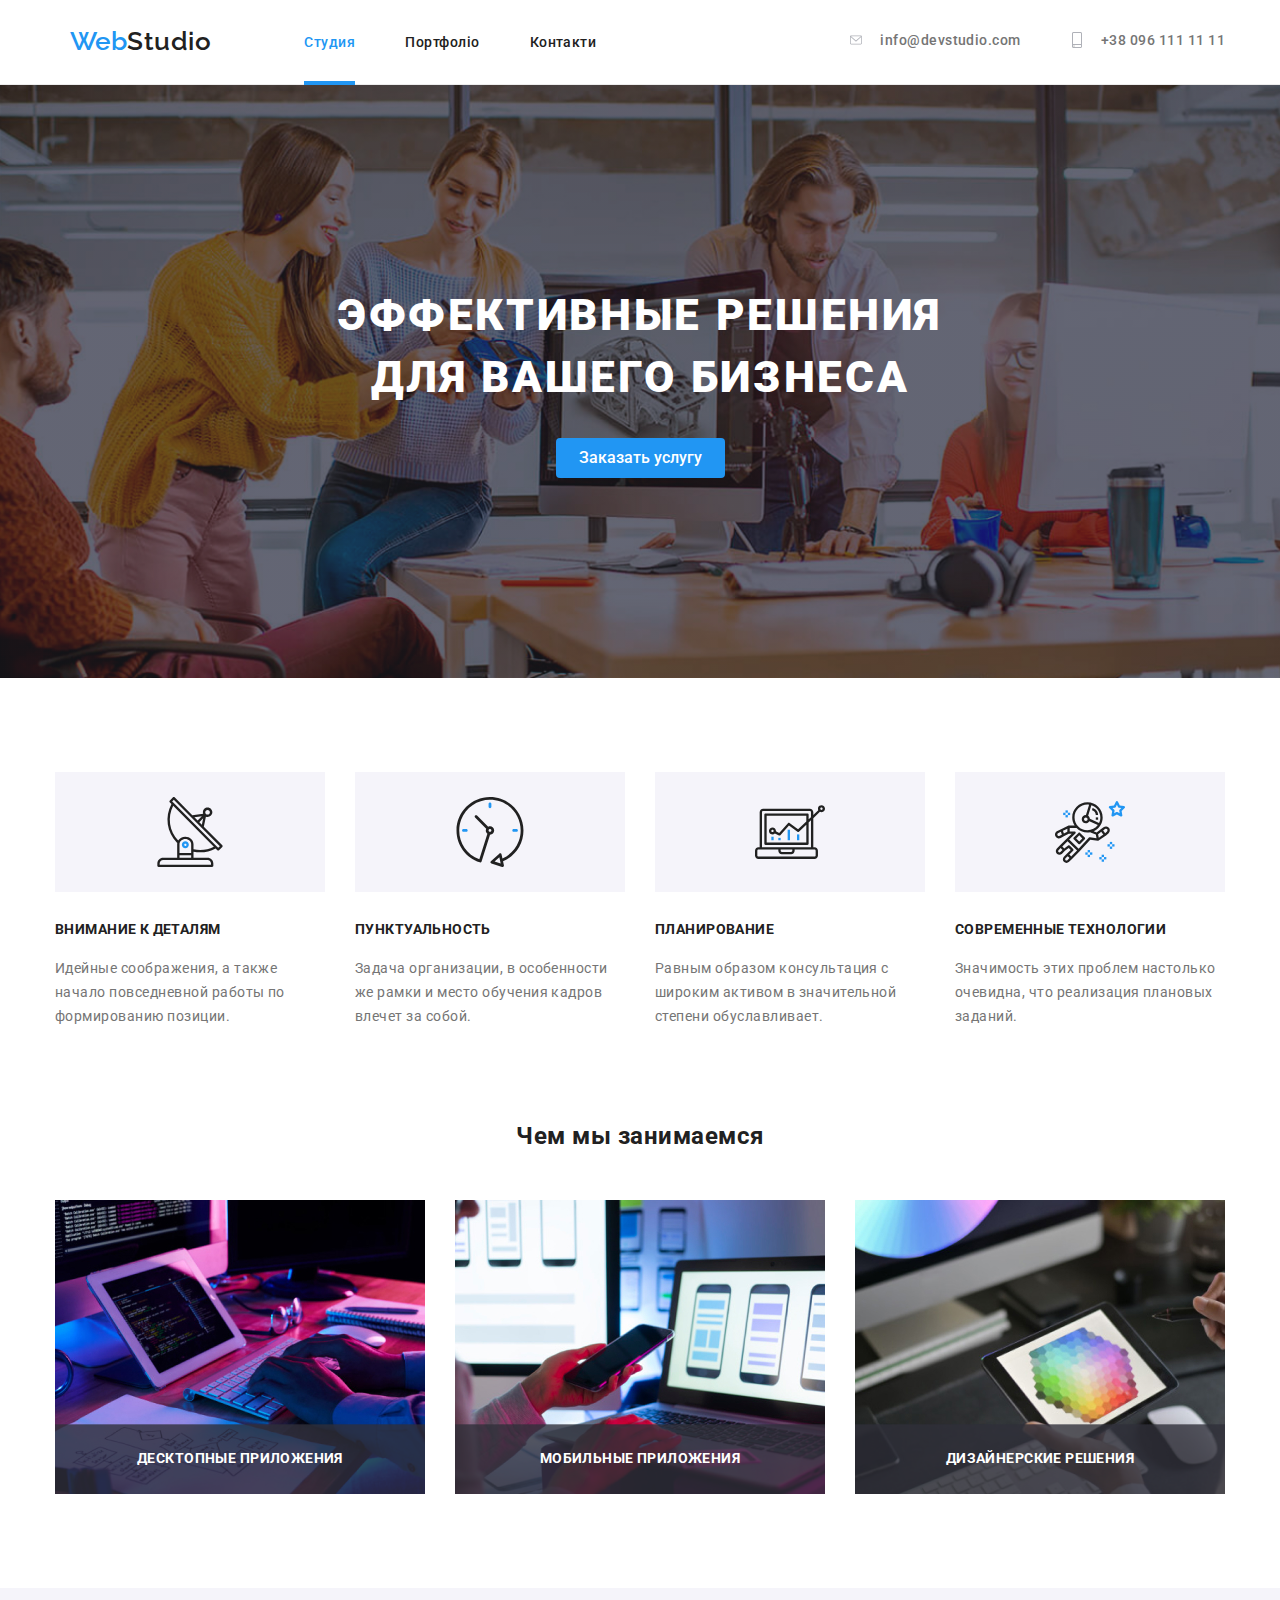
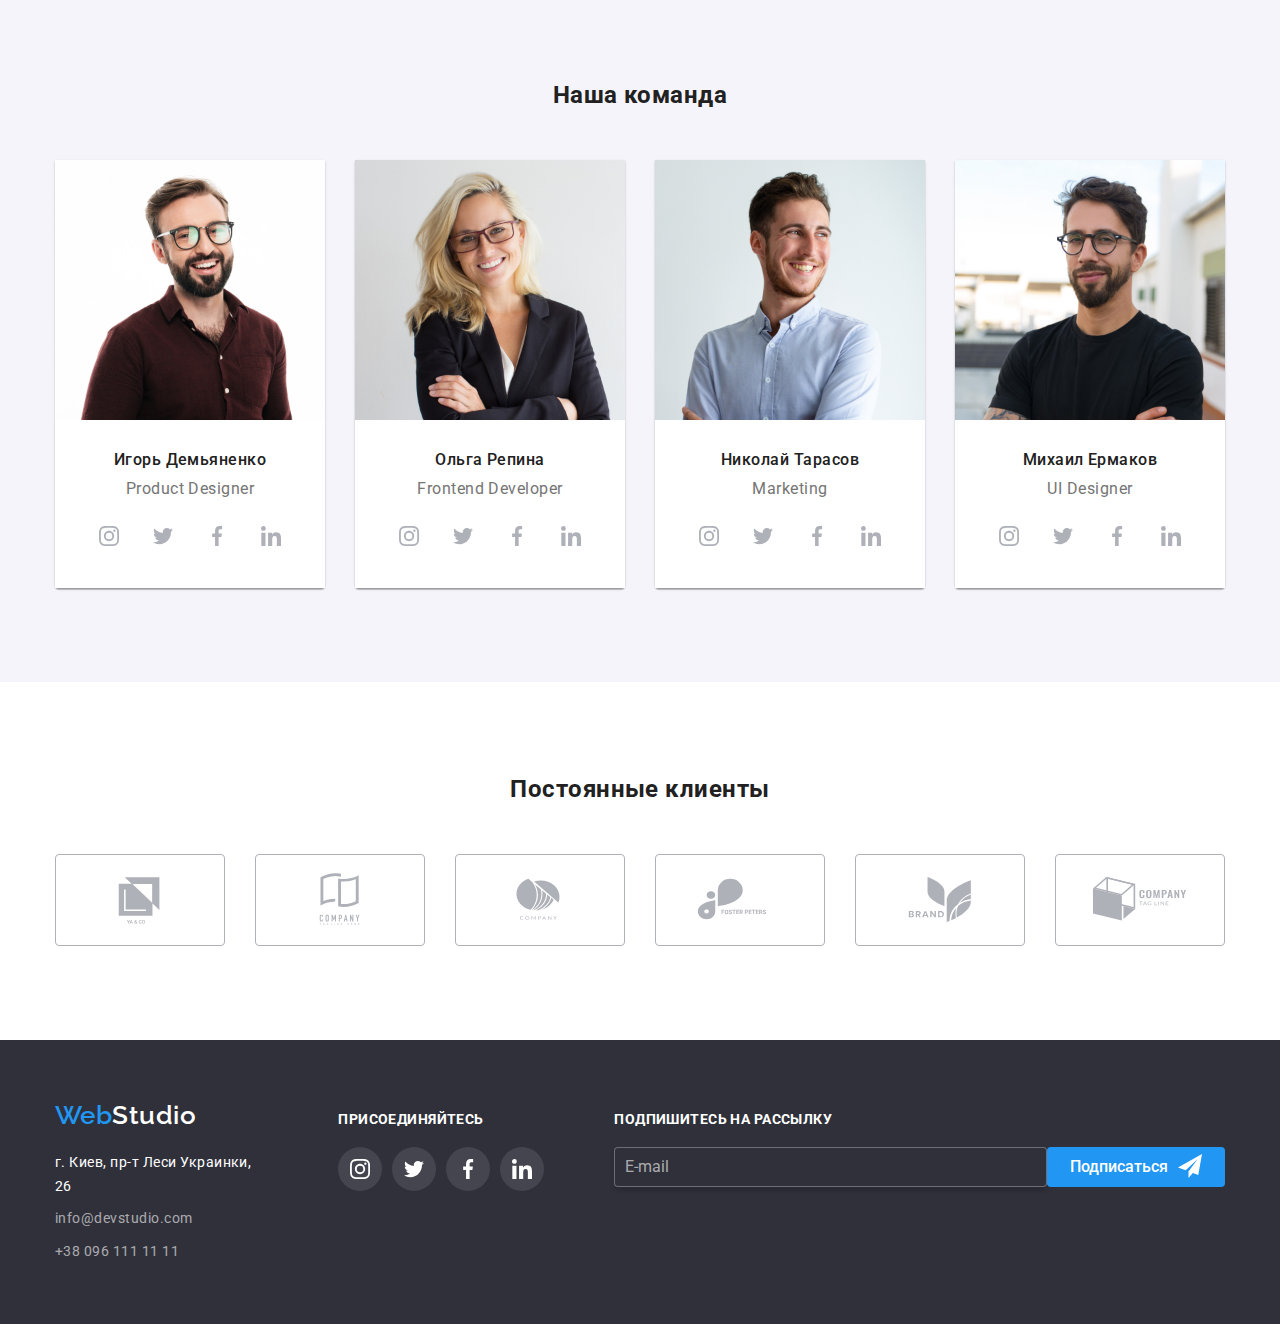
==== commit 5566e12d: "bem header and team done" ====
--- a/index.html
+++ b/index.html
@@ -60,7 +60,7 @@
       <section class="section no-pudding">
         <div class="container">
           <h2 class="invisible">Наші переваги</h2>
-          <ul class="list card flex-reset">
+          <ul class="card list flex-reset">
             <li class="studio-card-item">
               <h3 class="list-title list-title-icon">Внимание к деталям</h3>
               <p class="list-p">
@@ -91,7 +91,7 @@
       <section class="section">
         <div class="container">
           <h2 class="section-title">Чем мы занимаемся</h2>
-          <ul class="list card flex-reset">
+          <ul class="card list flex-reset">
             <li class="card-item">
               <img src="./img/img.jpg" alt="img1" width="370" />
               <p class="img-overlay">Десктопные приложения</p>
@@ -113,7 +113,7 @@
           <ul class="team-card list card flex-reset">
             <li class="team-card__item">
               <img src="./img/img_face1.jpg" alt="face1" width="270" />
-              <div class="team-card__container">
+              <div class="card__container card__container--center">
                 <h3 class="team-card__title">Игорь Демьяненко</h3>
                 <p class="team-card__p">Product Designer</p>
                 <ul class="social-list">
@@ -150,7 +150,7 @@
             </li>
             <li class="team-card__item">
               <img src="./img/img_face2.jpg" alt="face2" width="270" />
-              <div class="team-card__container card-container-center">
+              <div class="card__container card__container--center">
                 <h3 class="team-card__title">Ольга Репина</h3>
                 <p class="team-card__p">Frontend Developer</p>
                 <ul class="social-list">
@@ -186,8 +186,8 @@
               </div>
             </li>
             <li class="team-card__item">
-              <img class="card-item-img" src="./img/img_face3.jpg" alt="face3" width="270" />
-              <div class="team-card__container card-container-center">
+              <img src="./img/img_face3.jpg" alt="face3" width="270" />
+              <div class="card__container card__container--center">
                 <h3 class="team-card__title">Николай Тарасов</h3>
                 <p class="team-card__p">Marketing</p>
                 <ul class="social-list">
@@ -223,8 +223,8 @@
               </div>
             </li>
             <li class="team-card__item">
-              <img class="card-item-img" src="./img/img_face4.jpg" alt="face4" width="270" />
-              <div class="team-card__container">
+              <img src="./img/img_face4.jpg" alt="face4" width="270" />
+              <div class="card__container card__container--center">
                 <h3 class="team-card__title">Михаил Ермаков</h3>
                 <p class="team-card__p">UI Designer</p>
                 <ul class="social-list">
@@ -320,9 +320,8 @@
           <address class="address">
             <ul class="list flex-reset">
               <li class="address-li-botmargin">
-                <a href="https://goo.gl/maps/JeCyThJZKoswSrss9" class="address-p list"
-                  >г. Киев, пр-т Леси Украинки, 26</a
->
+                <a href="https://goo.gl/maps/JeCyThJZKoswSrss9" class="address-p list link"
+                  >г. Киев, пр-т Леси Украинки, 26</a>
               </li>
               <li class="address-li-botmargin">
                 <a href="mailto:info@devstudio.com" class="address-a">info@devstudio.com</a>
@@ -335,28 +334,28 @@
           <h3 class="list-title list-title-light">Присоединяйтесь</h3>
           <ul class="social-list">
             <li class="social-list__item">
-              <a class="social-list__link" href="">
+              <a class="social-list__link social-list__link--footer" href="">
                 <svg class="social-svg">
                   <use href="./img/spritemin.svg#icon-instagram" width="20" height="20"></use>
                 </svg>
               </a>
             </li>
             <li class="social-list__item">
-              <a class="social-list__link" href="">
+              <a class="social-list__link social-list__link--footer" href="">
                 <svg class="social-svg">
                   <use href="./img/spritemin.svg#icon-twitter" width="20" height="20"></use>
                 </svg>
               </a>
             </li>
             <li class="social-list__item">
-              <a class="social-list__link" href="">
+              <a class="social-list__link social-list__link--footer" href="">
                 <svg class="social-svg">
                   <use href="./img/spritemin.svg#icon-facebook" width="20" height="20"></use>
                 </svg>
               </a>
             </li>
             <li class="social-list__item">
-              <a class="social-list__link" href="">
+              <a class="social-list__link social-list__link--footer" href="">
                 <svg class="social-svg">
                   <use href="./img/spritemin.svg#icon-linkedin" width="20" height="20"></use>
                 </svg>
--- a/css/main.min.css
+++ b/css/main.min.css
@@ -1,2 +1,2 @@
-:root{--primary-text-color: #212121;--prymary-bg-color: #e5e5e5;--accent-color: #2196f3;--bg-additional-color: #f5f4fa;--secondary-text-color: #ffffff;--paragraf-color: #757575;--footer-bg-color: #2f303a}ul,h1,h2,h3,p{margin:0;padding:0}.list{list-style:none}.flex-reset{padding:0;margin:0;display:flex;flex-wrap:wrap}.section{padding-bottom:94px;padding-top:94px}.section.no-pudding{padding-bottom:0}img{display:block;max-width:100%}.section-title{margin-bottom:50px;text-align:center}.invisible{position:absolute;width:1px;height:1px;margin:-1px;border:0;padding:0;white-space:nowrap;clip-path:inset(100%);clip:rect(0 0 0 0);overflow:hidden}.visually-hidden{position:absolute !important;clip:rect(1px 1px 1px 1px);clip:rect(1px, 1px, 1px, 1px);padding:0 !important;border:0 !important;height:1px !important;width:1px !important;overflow:hidden}body{color:var(--primary-text-color);font-family:roboto, sans-serif;letter-spacing:0.03em}.container{margin-left:auto;margin-right:auto;width:1200px;padding-left:15px;padding-right:15px}.container--flex{display:flex}.logo{font-family:Raleway, sans-serif;font-weight:600;font-size:26px;line-height:1.2;text-decoration:none;color:var(--accent-color)}.nav-logo__span{color:var(--primary-text-color)}.nav-container{display:flex;align-items:center;padding-left:15px}.site-nav{display:flex}.site-nav__item{position:relative}.site-nav.list{margin-left:93px}.site-nav--left-side.list{margin-left:auto}.site-nav--left-side li:last-child{margin-left:50px}.site-nav__item{margin-right:50px}.site-nav .contact+.contact{margin-left:50px}.site-nav__item:last-child{margin-right:0}.site-nav .link{display:block;padding-top:32px;padding-bottom:32px;color:var(--primary-text-color);text-decoration:none;font-weight:500;font-size:14px;display:flex}.site-nav .link:hover,.site-nav .link:focus{color:var(--accent-color)}.site-nav .link.current{color:var(--accent-color)}.site-nav>.link{color:var(--paragraf-color)}.site-nav .contact{color:#757575}.link.current::after{content:'';display:block;height:4px;width:100%;background-color:var(--accent-color);position:absolute;bottom:-3px;right:0}.link{transition:color 250ms cubic-bezier(0.4, 0, 0.2, 1)}.social-svg--smal-icon{width:16px;height:16px;fill:var(--paragraf-color);margin-right:10px}.contact:hover .social-svg--smal-icon{fill:currentColor}.page-header{border-bottom:1px solid #ececec}.logo{font-family:Raleway, sans-serif;font-weight:600;font-size:26px;line-height:1.2;text-decoration:none;color:var(--accent-color)}.nav-logo__span{color:var(--primary-text-color)}.item-dark{background-color:var(--bg-additional-color)}.nav-container{display:flex;align-items:center;padding-left:15px}.site-nav{display:flex}.site-nav__item{position:relative}.site-nav.list{margin-left:93px}.site-nav--left-side.list{margin-left:auto}.site-nav--left-side li:last-child{margin-left:50px}.site-nav__item{margin-right:50px}.site-nav .contact+.contact{margin-left:50px}.site-nav__item:last-child{margin-right:0}.site-nav .link{display:block;padding-top:32px;padding-bottom:32px;color:var(--primary-text-color);text-decoration:none;font-weight:500;font-size:14px;display:flex}.site-nav .link:hover,.site-nav .link:focus{color:var(--accent-color)}.site-nav .link.current{color:var(--accent-color)}.site-nav>.link{color:var(--paragraf-color)}.site-nav .contact{color:#757575}.link.current::after{content:'';display:block;height:4px;width:100%;background-color:var(--accent-color);position:absolute;bottom:-3px;right:0}.link{transition:color 250ms cubic-bezier(0.4, 0, 0.2, 1)}.social-svg--smal-icon{width:16px;height:16px;fill:var(--paragraf-color);margin-right:10px}.contact:hover .social-svg--smal-icon{fill:currentColor}.button{color:var(--primary-text-color);background-color:var(--bg-additional-color);font-family:inherit;font-weight:500;font-size:16px;line-height:1.6;text-align:center;text-decoration:none;cursor:pointer;border:1px solid transparent;border-radius:4px;padding:6px 22px;transition:color 250ms cubic-bezier(0.4, 0, 0.2, 1),background-color 250ms cubic-bezier(0.4, 0, 0.2, 1),box-shadow cubic-bezier(0.4, 0, 0.2, 1)}.button:hover,.button:focus{color:var(--secondary-text-color);background-color:var(--accent-color);box-shadow:0px 4px 4px rgba(0,0,0,0.15)}.button.primary{color:var(--secondary-text-color);background-color:var(--accent-color)}.button.primary:hover{background-color:#188ce8;box-shadow:0px 4px 4px rgba(0,0,0,0.15)}.button.primary .button-menu{justify-content:center;margin-bottom:50px}.button-menu{justify-content:center;margin-bottom:50px}.button-menu li:not(:last-child){margin-right:8px}.hero{padding-top:200px;padding-bottom:200px;background-image:linear-gradient(to right, rgba(47,48,58,0.4), rgba(47,48,58,0.4)),url(../img/bg.jpg);text-align:center;background-color:#c4c4c4;background-size:cover;background-position:center;max-width:1600px;margin-left:auto;margin-right:auto}.hero-title{font-weight:900;font-size:44px;line-height:1.4;text-align:center;letter-spacing:0.06em;text-transform:uppercase;color:var(--secondary-text-color);margin-bottom:30px;max-width:696px;margin-left:auto;margin-right:auto}.studio-card-item{display:flex;flex-wrap:wrap;width:calc((100% - 90px) / 4);margin-right:30px}.studio-card-item:last-child{margin-right:0}.card-item-link:hover,.card-item-link:focus{box-shadow:0px 1px 1px rgba(0,0,0,0.12),0px 4px 4px rgba(0,0,0,0.06),1px 4px 6px rgba(0,0,0,0.16)}.team-card__item{width:calc((100% - 90px) / 4);margin-right:30px;box-shadow:0px 1px 3px rgba(0,0,0,0.12),0px 1px 1px rgba(0,0,0,0.14),0px 2px 1px rgba(0,0,0,0.2);border-radius:0px 0px 4px 4px}.team-card__item:last-child{margin-right:0}.img-overlay{padding:27px 82px;font-weight:bold;font-size:14px;line-height:1.12;text-align:center;letter-spacing:0.03em;text-transform:uppercase;background:rgba(47,48,58,0.8);width:100%;position:absolute;color:var(--secondary-text-color);transform:translateY(-100%)}.card-item{width:calc((100% - 60px) / 3);margin-right:30px;margin-bottom:30px;position:relative;overflow:hidden;transition:box-shadow 250ms cubic-bezier(0.4, 0, 0.2, 1)}.card-item:hover{box-shadow:0px 1px 1px rgba(0,0,0,0.12),0px 4px 4px rgba(0,0,0,0.06),1px 4px 6px rgba(0,0,0,0.16)}.card-item:nth-child(3n){margin-right:0}.card-item:nth-last-child(-n+3){margin-bottom:0}.list-title{margin-bottom:20px;font-weight:700;font-size:14px;line-height:1.1;letter-spacing:0.03em;text-transform:uppercase}.list-title-light{color:var(--secondary-text-color)}.list-p{font-size:14px;line-height:1.7;color:var(--paragraf-color)}.list-title-icon::before{content:'';background-repeat:no-repeat;background-color:var(--bg-additional-color);margin-bottom:30px;display:flex;height:120px;width:270px;text-align:center;background-position:center}.card li:first-child h3::before{background-image:url(../img/svg/antena.svg)}.card li:nth-child(2) h3::before{background-image:url(../img/svg/clock.svg)}.card li:nth-child(3) h3::before{background-image:url(../img/svg/diagram.svg)}.card li:nth-child(4) h3::before{background-image:url(../img/svg/astronaut.svg)}.card-item{position:relative}.team-card__container{box-sizing:border-box;padding:32px 30px;background-color:var(--secondary-text-color);text-align:center}.card-container-border{border-bottom:1px solid #eeeeee;border-right:1px solid #eeeeee;border-left:1px solid #eeeeee}.team-card__title{font-weight:500;font-size:16px;line-height:1.2;letter-spacing:0.03em;margin-bottom:10px}.team-card__p{font-size:16px;line-height:1.2;letter-spacing:0.03em;color:var(--paragraf-color);margin-bottom:16px}.card-img-overlay-wrapper{position:relative;overflow:hidden}.card-item:hover .card-item-overlay{transform:translateY(0%)}.card-item-overlay{font-size:18px;line-height:1.56;letter-spacing:0.03em;background-color:rgba(33,150,243,0.9);position:absolute;top:0;left:0;width:100%;height:100%;color:var(--bg-additional-color);padding:63px 24px;overflow-y:scroll;transform:translateY(100%);transition:transform 250ms cubic-bezier(0.4, 0, 0.2, 1)}.social-list{display:flex;list-style:none;justify-content:space-between;max-height:44px;margin-top:20px;margin-left:auto;margin-right:auto}.social-list__item{width:44px;height:44px;display:flex;border-radius:50%}.social-list__item:not(:last-child){margin-right:10px}.social-list__link{width:100%;height:100%;border-radius:50%;display:flex;justify-content:center;align-content:center;align-items:center;transition:background-color 250ms cubic-bezier(0.4, 0, 0.2, 1)}.social-list__link:hover .social-svg{fill:var(--secondary-text-color)}.social-list__link:hover{background-color:var(--accent-color)}.social-svg{width:20px;height:20px;fill:#afb1b8;transition:fill 250ms cubic-bezier(0.4, 0, 0.2, 1)}.company-icon-list{list-style:none;display:flex}.company-icon-svg{width:106px;height:60px}.company-item-icon{display:flex;width:170px;height:92px;justify-content:center;align-items:center}.company-item-icon:not(:last-child){margin-right:30px}.company-icon-link:hover .company-icon-svg,.company-icon-link:focus .company-icon-svg{fill:var(--accent-color)}footer{background:#2f303a}.footer-logo-span{color:var(--secondary-text-color)}footer .social-list-link{background-color:rgba(255,255,255,0.1)}footer .container{align-items:baseline}.address{margin-top:20px;max-width:230px}.footer-social-link-container{margin-left:70px}.address a{display:flex}.page-footer{background:var(--footer-bg-color);padding-top:60px;padding-bottom:60px}.address .list{display:block}.address-li-botmargin{margin-bottom:9px}.address-p{font-size:14px;font-style:normal;line-height:1.7;text-align:left;color:var(--secondary-text-color)}.address-a{font-size:14px;font-style:normal;line-height:1.7;text-align:left;color:rgba(255,255,255,0.6);text-decoration:none;transition:color 250ms cubic-bezier(0.4, 0, 0.2, 1)}.address-a:hover{color:var(--accent-color)}.company-icon-link{width:100%;height:100%;display:flex;align-items:center;justify-content:center;border:1px solid #afb1b8;border-radius:4px;transition:border-color 250ms cubic-bezier(0.4, 0, 0.2, 1)}.company-icon-link:hover,.company-icon-link:focus{border:1px solid var(--accent-color);cursor:pointer;outline:none}.company-icon-svg{fill:#afb1b8;transition:fill 250ms cubic-bezier(0.4, 0, 0.2, 1)}.company-icon-link:hover .company-icon-svg{fill:var(--accent-color)}footer .social-svg{fill:var(--secondary-text-color)}.footer-form{display:flex;flex-wrap:wrap;margin-left:70px}.footer-input-wrapper{width:100%;display:flex;justify-items:flex-end}.footer-email{box-sizing:border-box;padding:10px;background-color:var(--footer-bg-color);border:1px solid rgba(255,255,255,0.3);box-shadow:0px 4px 4px rgba(0,0,0,0.15);border-radius:4px;width:100%;color:var(--secondary-text-color)}.footer-email::placeholder{font-size:16px;line-height:1.25;color:rgba(255,255,255,0.6);background-color:var(--footer-bg-color)}.footer-btn{display:inline-flex}.footer-btn::after{content:'';display:inline-block;width:24px;height:24px;background-image:url(../img/send.svg);margin-left:10px}.backdrop{position:fixed;top:0;left:0;width:100vw;height:100vh;background-color:rgba(0,0,0,0.2);opacity:1;visibility:visible;pointer-events:auto;transition:opacity 250ms cubic-bezier(0.4, 0, 0.2, 1),visibility 250ms cubic-bezier(0.4, 0, 0.2, 1)}.backdrop.is-hidden{opacity:0;visibility:hidden;pointer-events:none}.modal{position:absolute;top:50%;left:50%;transform:translate(-50%, -50%);background-color:#fff;height:581px;width:528px;border-radius:4px;padding:40px}.modal__close-btn{position:absolute;top:8px;right:8px;width:30px;height:30px;border-radius:50%;background-color:transparent;border-color:transparent;padding:0;cursor:pointer}.close-btn__icon{box-sizing:border-box;position:absolute;top:0;right:0;display:block;width:30px;height:30px;padding:6px;border:1px solid rgba(0,0,0,0.1);border-radius:50%;transition:fill 250ms cubic-bezier(0.4, 0, 0.2, 1)}.close-btn__icon:hover{fill:var(--accent-color)}.modal-form{display:flex;flex-direction:column}.modal-form__title{margin-bottom:30px;font-weight:700;font-size:20px;line-height:1.15;text-align:center;color:var(--primary-text-color)}.modal-form__label{margin-bottom:10px;color:var(--paragraf-color)}.modal-form__input{margin-top:4px;padding:12px 42px;width:100%;outline:none;border:1px solid rgba(33,33,33,0.2);box-sizing:border-box;border-radius:4px}.modal-form__input:focus-within{border:1px solid #2196f3}.modal-form__input-wrapper{position:relative}.modal-form__icon{position:absolute;top:50%;left:14px;transform:translateY(-50%);display:block;fill:#212121}.modal-form__input:focus-within+.modal-form__icon{fill:var(--accent-color)}.modal-form__checkbox-label .modal-form__icon{border:2px solid #212121;border-radius:4px;fill:transparent;outline:none;background-origin:border-box}.modal-form__checkbox-label .modal-form__icon{left:-24px;top:6px}.modal-form__checkbox:checked+.modal-form__icon{fill:white;background-color:var(--accent-color);border:1px solid transparent}.modal-form__textarea{display:block;width:100%;height:120px;resize:none;padding:12px 16px;outline:none;border:1px solid rgba(33,33,33,0.2);box-sizing:border-box;border-radius:4px;margin-top:4px}.modal-form__textarea:focus-within{border:1px solid #2196f3}.modal-form__textarea::placeholder{font-size:12px;line-height:1.16;letter-spacing:0.01em;color:rgba(117,117,117,0.5)}.modal-form__checkbox-label{position:relative;margin-left:36px;margin-bottom:30px}.modal-form-checkbox-link{color:var(--accent-color)}.modal-form__btn{width:200px;margin:0 auto}
+:root{--primary-text-color: #212121;--prymary-bg-color: #e5e5e5;--accent-color: #2196f3;--bg-additional-color: #f5f4fa;--secondary-text-color: #ffffff;--paragraf-color: #757575;--footer-bg-color: #2f303a}ul,h1,h2,h3,p{margin:0;padding:0}.list{list-style:none}.flex-reset{padding:0;margin:0;display:flex;flex-wrap:wrap}.section{padding-bottom:94px;padding-top:94px}.section.no-pudding{padding-bottom:0}img{display:block;max-width:100%}.section-title{margin-bottom:50px;text-align:center}.link{display:block;text-decoration:none}.invisible{position:absolute;width:1px;height:1px;margin:-1px;border:0;padding:0;white-space:nowrap;clip-path:inset(100%);clip:rect(0 0 0 0);overflow:hidden}.visually-hidden{position:absolute !important;clip:rect(1px 1px 1px 1px);clip:rect(1px, 1px, 1px, 1px);padding:0 !important;border:0 !important;height:1px !important;width:1px !important;overflow:hidden}body{color:var(--primary-text-color);font-family:roboto, sans-serif;letter-spacing:0.03em}.container{margin-left:auto;margin-right:auto;width:1200px;padding-left:15px;padding-right:15px}.container--flex{display:flex}.logo{font-family:Raleway, sans-serif;font-weight:600;font-size:26px;line-height:1.2;text-decoration:none;color:var(--accent-color)}.nav-logo__span{color:var(--primary-text-color)}.nav-container{display:flex;align-items:center;padding-left:15px}.site-nav{display:flex}.site-nav__item{position:relative}.site-nav.list{margin-left:93px}.site-nav--left-side.list{margin-left:auto}.site-nav--left-side li:last-child{margin-left:50px}.site-nav__item{margin-right:50px}.site-nav .contact+.contact{margin-left:50px}.site-nav__item:last-child{margin-right:0}.site-nav .link{display:block;padding-top:32px;padding-bottom:32px;color:var(--primary-text-color);text-decoration:none;font-weight:500;font-size:14px;display:flex}.site-nav .link:hover,.site-nav .link:focus{color:var(--accent-color)}.site-nav .link.current{color:var(--accent-color)}.site-nav>.link{color:var(--paragraf-color)}.site-nav .contact{color:#757575}.link.current::after{content:'';display:block;height:4px;width:100%;background-color:var(--accent-color);position:absolute;bottom:-3px;right:0}.link{transition:color 250ms cubic-bezier(0.4, 0, 0.2, 1)}.social-svg--smal-icon{width:16px;height:16px;fill:var(--paragraf-color);margin-right:10px}.contact:hover .social-svg--smal-icon{fill:currentColor}.page-header{border-bottom:1px solid #ececec}.logo{font-family:Raleway, sans-serif;font-weight:600;font-size:26px;line-height:1.2;text-decoration:none;color:var(--accent-color)}.nav-logo__span{color:var(--primary-text-color)}.item-dark{background-color:var(--bg-additional-color)}.nav-container{display:flex;align-items:center;padding-left:15px}.site-nav{display:flex}.site-nav__item{position:relative}.site-nav.list{margin-left:93px}.site-nav--left-side.list{margin-left:auto}.site-nav--left-side li:last-child{margin-left:50px}.site-nav__item{margin-right:50px}.site-nav .contact+.contact{margin-left:50px}.site-nav__item:last-child{margin-right:0}.site-nav .link{display:block;padding-top:32px;padding-bottom:32px;color:var(--primary-text-color);text-decoration:none;font-weight:500;font-size:14px;display:flex}.site-nav .link:hover,.site-nav .link:focus{color:var(--accent-color)}.site-nav .link.current{color:var(--accent-color)}.site-nav>.link{color:var(--paragraf-color)}.site-nav .contact{color:#757575}.link.current::after{content:'';display:block;height:4px;width:100%;background-color:var(--accent-color);position:absolute;bottom:-3px;right:0}.link{transition:color 250ms cubic-bezier(0.4, 0, 0.2, 1)}.social-svg--smal-icon{width:16px;height:16px;fill:var(--paragraf-color);margin-right:10px}.contact:hover .social-svg--smal-icon{fill:currentColor}.button{color:var(--primary-text-color);background-color:var(--bg-additional-color);font-family:inherit;font-weight:500;font-size:16px;line-height:1.6;text-align:center;text-decoration:none;cursor:pointer;border:1px solid transparent;border-radius:4px;padding:6px 22px;transition:color 250ms cubic-bezier(0.4, 0, 0.2, 1),background-color 250ms cubic-bezier(0.4, 0, 0.2, 1),box-shadow cubic-bezier(0.4, 0, 0.2, 1)}.button:hover,.button:focus{color:var(--secondary-text-color);background-color:var(--accent-color);box-shadow:0px 4px 4px rgba(0,0,0,0.15)}.button.primary{color:var(--secondary-text-color);background-color:var(--accent-color)}.button.primary:hover{background-color:#188ce8;box-shadow:0px 4px 4px rgba(0,0,0,0.15)}.button.primary .button-menu{justify-content:center;margin-bottom:50px}.button-menu{justify-content:center;margin-bottom:50px}.button-menu li:not(:last-child){margin-right:8px}.hero{padding-top:200px;padding-bottom:200px;background-image:linear-gradient(to right, rgba(47,48,58,0.4), rgba(47,48,58,0.4)),url(../img/bg.jpg);text-align:center;background-color:#c4c4c4;background-size:cover;background-position:center;max-width:1600px;margin-left:auto;margin-right:auto}.hero-title{font-weight:900;font-size:44px;line-height:1.4;text-align:center;letter-spacing:0.06em;text-transform:uppercase;color:var(--secondary-text-color);margin-bottom:30px;max-width:696px;margin-left:auto;margin-right:auto}.studio-card-item{display:flex;flex-wrap:wrap;width:calc((100% - 90px) / 4);margin-right:30px}.studio-card-item:last-child{margin-right:0}.card-item-link:hover,.card-item-link:focus{box-shadow:0px 1px 1px rgba(0,0,0,0.12),0px 4px 4px rgba(0,0,0,0.06),1px 4px 6px rgba(0,0,0,0.16)}.team-card__item{width:calc((100% - 90px) / 4);margin-right:30px;box-shadow:0px 1px 3px rgba(0,0,0,0.12),0px 1px 1px rgba(0,0,0,0.14),0px 2px 1px rgba(0,0,0,0.2);border-radius:0px 0px 4px 4px}.team-card__item:last-child{margin-right:0}.img-overlay{padding:27px 82px;font-weight:bold;font-size:14px;line-height:1.12;text-align:center;letter-spacing:0.03em;text-transform:uppercase;background:rgba(47,48,58,0.8);width:100%;position:absolute;color:var(--secondary-text-color);transform:translateY(-100%)}.card-item{width:calc((100% - 60px) / 3);margin-right:30px;margin-bottom:30px;position:relative;overflow:hidden;transition:box-shadow 250ms cubic-bezier(0.4, 0, 0.2, 1)}.card-item:hover{box-shadow:0px 1px 1px rgba(0,0,0,0.12),0px 4px 4px rgba(0,0,0,0.06),1px 4px 6px rgba(0,0,0,0.16)}.card-item:nth-child(3n){margin-right:0}.card-item:nth-last-child(-n+3){margin-bottom:0}.list-title{margin-bottom:20px;font-weight:700;font-size:14px;line-height:1.1;letter-spacing:0.03em;text-transform:uppercase}.list-title-light{color:var(--secondary-text-color)}.list-p{font-size:14px;line-height:1.7;color:var(--paragraf-color)}.list-title-icon::before{content:'';background-repeat:no-repeat;background-color:var(--bg-additional-color);margin-bottom:30px;display:flex;height:120px;width:270px;text-align:center;background-position:center}.card li:first-child h3::before{background-image:url(../img/svg/antena.svg)}.card li:nth-child(2) h3::before{background-image:url(../img/svg/clock.svg)}.card li:nth-child(3) h3::before{background-image:url(../img/svg/diagram.svg)}.card li:nth-child(4) h3::before{background-image:url(../img/svg/astronaut.svg)}.card__container{box-sizing:border-box;padding:20px 24px;background-color:var(--secondary-text-color)}.card__container--center{text-align:center;padding:30px 32px}.card-container-border{border-bottom:1px solid #eeeeee;border-right:1px solid #eeeeee;border-left:1px solid #eeeeee}.team-card__title{font-weight:500;font-size:16px;line-height:1.2;letter-spacing:0.03em;margin-bottom:10px}.team-card__p{font-size:16px;line-height:1.2;letter-spacing:0.03em;color:var(--paragraf-color);margin-bottom:16px}.card-img-overlay-wrapper{position:relative;overflow:hidden}.card-item:hover .card-item-overlay{transform:translateY(0%)}.card-item-overlay{font-size:18px;line-height:1.55;letter-spacing:0.03em;background-color:rgba(33,150,243,0.9);position:absolute;top:0;left:0;width:100%;height:100%;color:var(--bg-additional-color);padding:63px 24px;transform:translateY(100%);transition:transform 250ms cubic-bezier(0.4, 0, 0.2, 1);overflow-y:auto}.card__title{font-weight:700;font-size:16px;line-height:2;letter-spacing:0.06em;margin-bottom:4px;color:var(--primary-text-color)}.card__p{font-size:16px;line-height:1.9;letter-spacing:0.03em;color:var(--paragraf-color)}.social-list{display:flex;list-style:none;max-height:44px}.social-list__item{width:44px;height:44px;display:flex;border-radius:50%}.social-list__item:not(:last-child){margin-right:10px}.social-list__link{width:100%;height:100%;border-radius:50%;display:flex;justify-content:center;align-content:center;align-items:center;transition:background-color 250ms cubic-bezier(0.4, 0, 0.2, 1)}.social-list__link:hover .social-svg{fill:var(--secondary-text-color)}.social-list__link:hover{background-color:var(--accent-color)}.social-list__link--footer{background-color:rgba(255,255,255,0.1)}.social-svg{width:20px;height:20px;fill:#afb1b8;transition:fill 250ms cubic-bezier(0.4, 0, 0.2, 1)}.company-icon-list{list-style:none;display:flex}.company-icon-svg{width:106px;height:60px}.company-item-icon{display:flex;width:170px;height:92px;justify-content:center;align-items:center}.company-item-icon:not(:last-child){margin-right:30px}.company-icon-link:hover .company-icon-svg,.company-icon-link:focus .company-icon-svg{fill:var(--accent-color)}footer{background:#2f303a}.footer-logo-span{color:var(--secondary-text-color)}footer .social-list-link{background-color:rgba(255,255,255,0.1)}footer .container{align-items:baseline}.address{margin-top:20px;max-width:230px}.footer-social-link-container{margin-left:70px}.address a{display:flex}.page-footer{background:var(--footer-bg-color);padding-top:60px;padding-bottom:60px}.address .list{display:block}.address-li-botmargin{margin-bottom:9px}.address-p{font-size:14px;font-style:normal;line-height:1.7;text-align:left;color:var(--secondary-text-color)}.address-a{font-size:14px;font-style:normal;line-height:1.7;text-align:left;color:rgba(255,255,255,0.6);text-decoration:none;transition:color 250ms cubic-bezier(0.4, 0, 0.2, 1)}.address-a:hover{color:var(--accent-color)}.company-icon-link{width:100%;height:100%;display:flex;align-items:center;justify-content:center;border:1px solid #afb1b8;border-radius:4px;transition:border-color 250ms cubic-bezier(0.4, 0, 0.2, 1)}.company-icon-link:hover,.company-icon-link:focus{border:1px solid var(--accent-color);cursor:pointer;outline:none}.company-icon-svg{fill:#afb1b8;transition:fill 250ms cubic-bezier(0.4, 0, 0.2, 1)}.company-icon-link:hover .company-icon-svg{fill:var(--accent-color)}footer .social-svg{fill:var(--secondary-text-color)}.footer-form{display:flex;flex-wrap:wrap;margin-left:70px}.footer-input-wrapper{width:100%;display:flex;justify-items:flex-end}.footer-email{box-sizing:border-box;padding:10px;background-color:var(--footer-bg-color);border:1px solid rgba(255,255,255,0.3);box-shadow:0px 4px 4px rgba(0,0,0,0.15);border-radius:4px;width:100%;color:var(--secondary-text-color)}.footer-email::placeholder{font-size:16px;line-height:1.25;color:rgba(255,255,255,0.6);background-color:var(--footer-bg-color)}.footer-btn{display:inline-flex}.footer-btn::after{content:'';display:inline-block;width:24px;height:24px;background-image:url(../img/send.svg);margin-left:10px}.backdrop{position:fixed;top:0;left:0;width:100vw;height:100vh;background-color:rgba(0,0,0,0.2);opacity:1;visibility:visible;pointer-events:auto;transition:opacity 250ms cubic-bezier(0.4, 0, 0.2, 1),visibility 250ms cubic-bezier(0.4, 0, 0.2, 1)}.backdrop.is-hidden{opacity:0;visibility:hidden;pointer-events:none}.modal{position:absolute;top:50%;left:50%;transform:translate(-50%, -50%);background-color:#fff;height:581px;width:528px;border-radius:4px;padding:40px}.modal__close-btn{position:absolute;top:8px;right:8px;width:30px;height:30px;border-radius:50%;background-color:transparent;border-color:transparent;padding:0;cursor:pointer}.close-btn__icon{box-sizing:border-box;position:absolute;top:0;right:0;display:block;width:30px;height:30px;padding:6px;border:1px solid rgba(0,0,0,0.1);border-radius:50%;transition:fill 250ms cubic-bezier(0.4, 0, 0.2, 1)}.close-btn__icon:hover{fill:var(--accent-color)}.modal-form{display:flex;flex-direction:column}.modal-form__title{margin-bottom:30px;font-weight:700;font-size:20px;line-height:1.15;text-align:center;color:var(--primary-text-color)}.modal-form__label{margin-bottom:10px;color:var(--paragraf-color)}.modal-form__input{margin-top:4px;padding:12px 42px;width:100%;outline:none;border:1px solid rgba(33,33,33,0.2);box-sizing:border-box;border-radius:4px}.modal-form__input:focus-within{border:1px solid #2196f3}.modal-form__input-wrapper{position:relative}.modal-form__icon{position:absolute;top:50%;left:14px;transform:translateY(-50%);display:block;fill:#212121}.modal-form__input:focus-within+.modal-form__icon{fill:var(--accent-color)}.modal-form__checkbox-label .modal-form__icon{border:2px solid #212121;border-radius:4px;fill:transparent;outline:none;background-origin:border-box}.modal-form__checkbox-label .modal-form__icon{left:-24px;top:6px}.modal-form__checkbox:checked+.modal-form__icon{fill:white;background-color:var(--accent-color);border:1px solid transparent}.modal-form__textarea{display:block;width:100%;height:120px;resize:none;padding:12px 16px;outline:none;border:1px solid rgba(33,33,33,0.2);box-sizing:border-box;border-radius:4px;margin-top:4px}.modal-form__textarea:focus-within{border:1px solid #2196f3}.modal-form__textarea::placeholder{font-size:12px;line-height:1.16;letter-spacing:0.01em;color:rgba(117,117,117,0.5)}.modal-form__checkbox-label{position:relative;margin-left:36px;margin-bottom:30px}.modal-form-checkbox-link{color:var(--accent-color)}.modal-form__btn{width:200px;margin:0 auto}
 /*# sourceMappingURL=main.min.css.map */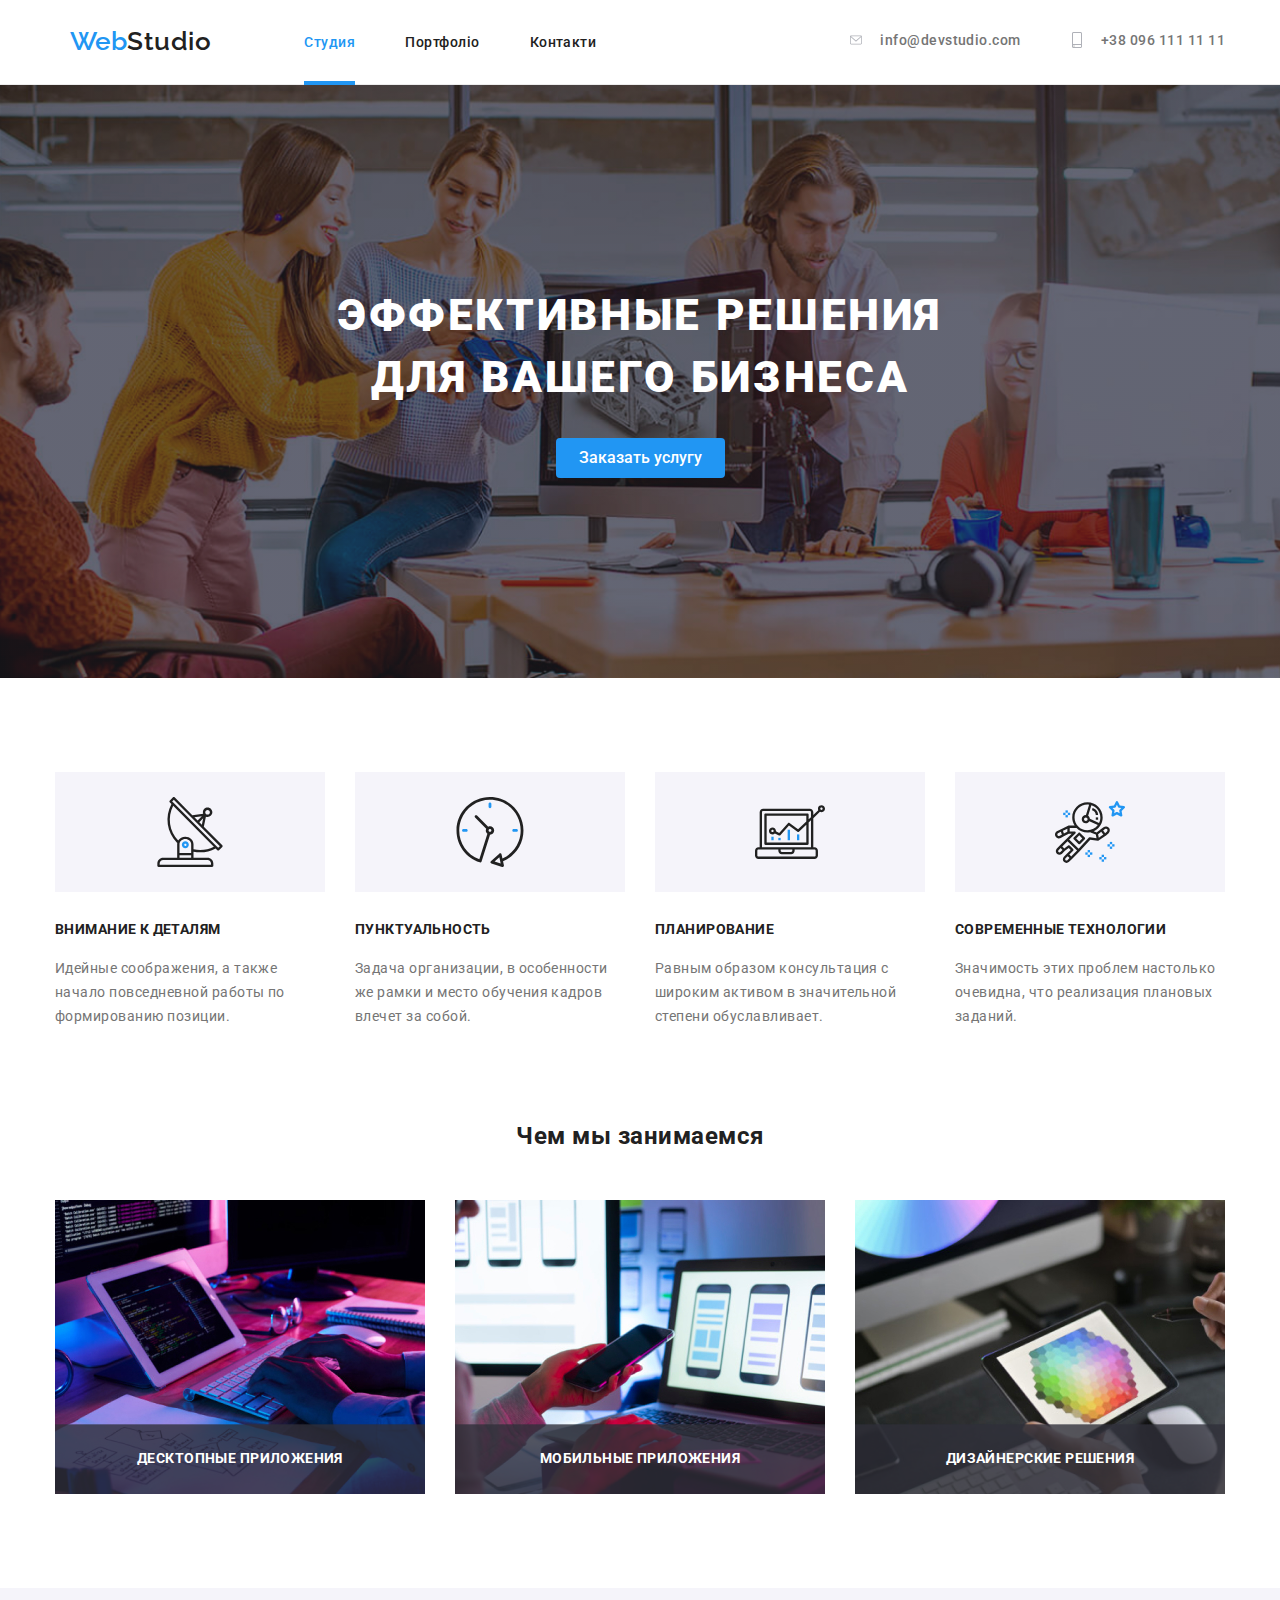
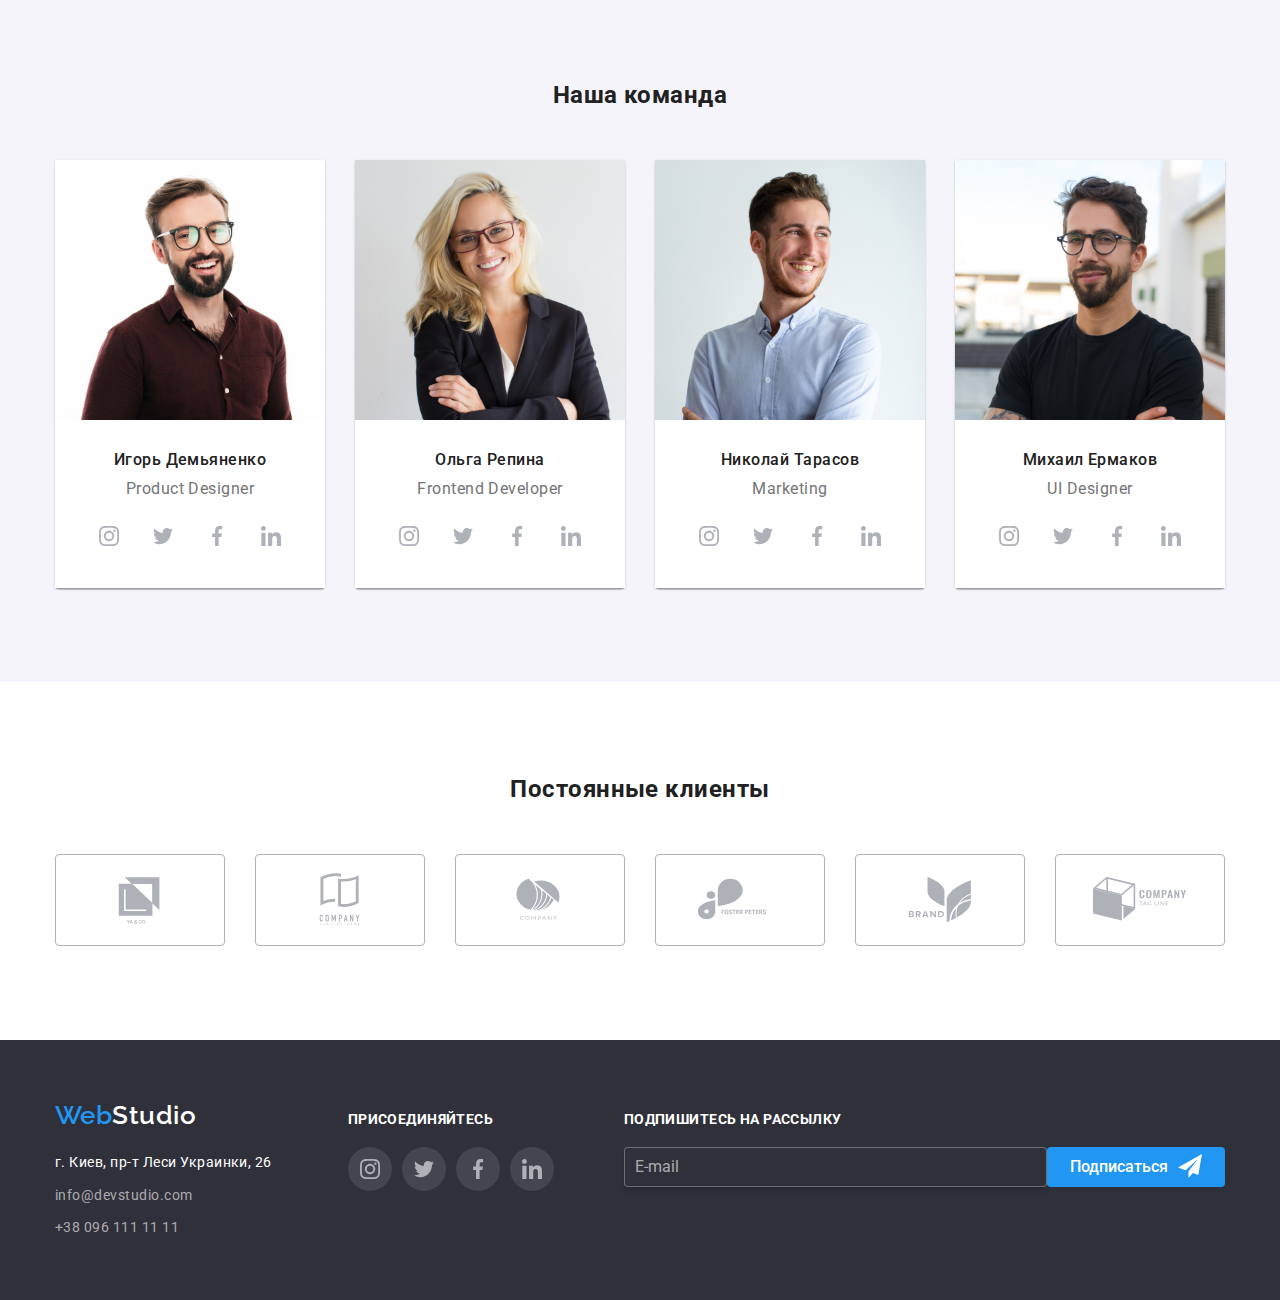
==== commit 1dc2e6e5: "scss footer" ====
--- a/index.html
+++ b/index.html
@@ -51,7 +51,7 @@
     <main>
       <section class="hero">
         <div class="container">
-          <h1 class="hero-title">Эффективные решения для вашего бизнеса</h1>
+          <h1 class="hero__title">Эффективные решения для вашего бизнеса</h1>
           <button type="button" class="button primary button-center modal-btn" data-modal-open>
             Заказать услугу
           </button>
@@ -61,27 +61,27 @@
         <div class="container">
           <h2 class="invisible">Наші переваги</h2>
           <ul class="card list flex-reset">
-            <li class="studio-card-item">
-              <h3 class="list-title list-title-icon">Внимание к деталям</h3>
-              <p class="list-p">
+            <li class="studio-card__item">
+              <h3 class="list-title list-title__icon">Внимание к деталям</h3>
+              <p class="paragraf-style">
                 Идейные соображения, а также начало повседневной работы по формированию позиции.
               </p>
             </li>
-            <li class="studio-card-item">
-              <h3 class="list-title list-title-icon">Пунктуальность</h3>
-              <p class="list-p">
+            <li class="studio-card__item">
+              <h3 class="list-title list-title__icon">Пунктуальность</h3>
+              <p class="paragraf-style">
                 Задача организации, в особенности же рамки и место обучения кадров влечет за собой.
               </p>
             </li>
-            <li class="studio-card-item">
-              <h3 class="list-title list-title-icon">Планирование</h3>
-              <p class="list-p">
+            <li class="studio-card__item">
+              <h3 class="list-title list-title__icon">Планирование</h3>
+              <p class="paragraf-style">
                 Равным образом консультация с широким активом в значительной степени обуславливает.
               </p>
             </li>
-            <li class="studio-card-item">
-              <h3 class="list-title list-title-icon">Современные технологии</h3>
-              <p class="list-p">
+            <li class="studio-card__item">
+              <h3 class="list-title list-title__icon">Современные технологии</h3>
+              <p class="paragraf-style">
                 Значимость этих проблем настолько очевидна, что реализация плановых заданий.
               </p>
             </li>
@@ -265,45 +265,45 @@
       <section class="section">
         <div class="container">
           <h2 class="section-title">Постоянные клиенты</h2>
-          <ul class="company-icon-list">
-            <li class="company-item-icon">
-              <a class="company-icon-link" href="">
-                <svg class="company-icon-svg">
+          <ul class="company-list">
+            <li class="company-list__item">
+              <a class="company-list__link" href="">
+                <svg class="company-list__svg">
                   <use href="./img/spritemin.svg#icon-companyLogo1" width="106" height="60"></use>
                 </svg>
               </a>
             </li>
-            <li class="company-item-icon">
-              <a class="company-icon-link" href="">
-                <svg class="company-icon-svg">
+            <li class="company-list__item">
+              <a class="company-list__link" href="">
+                <svg class="company-list__svg">
                   <use href="./img/spritemin.svg#icon-companyLogo2" width="106" height="60"></use>
                 </svg>
               </a>
             </li>
-            <li class="company-item-icon">
-              <a class="company-icon-link" href="">
-                <svg class="company-icon-svg">
+            <li class="company-list__item">
+              <a class="company-list__link" href="">
+                <svg class="company-list__svg">
                   <use href="./img/spritemin.svg#icon-companyLogo3" width="106" height="60"></use>
                 </svg>
               </a>
             </li>
-            <li class="company-item-icon">
-              <a class="company-icon-link" href="">
-                <svg class="company-icon-svg">
+            <li class="company-list__item">
+              <a class="company-list__link" href="">
+                <svg class="company-list__svg">
                   <use href="./img/spritemin.svg#icon-companyLogo4" width="106" height="60"></use>
                 </svg>
               </a>
             </li>
-            <li class="company-item-icon">
-              <a class="company-icon-link" href="">
-                <svg class="company-icon-svg">
+            <li class="company-list__item">
+              <a class="company-list__link" href="">
+                <svg class="company-list__svg">
                   <use href="./img/spritemin.svg#icon-companyLogo5" width="106" height="60"></use>
                 </svg>
               </a>
             </li>
-            <li class="company-item-icon">
-              <a class="company-icon-link" href="">
-                <svg class="company-icon-svg">
+            <li class="company-list__item">
+              <a class="company-list__link" href="">
+                <svg class="company-list__svg">
                   <use href="./img/spritemin.svg#icon-companyLogo6" width="106" height="60"></use>
                 </svg>
               </a>
@@ -314,24 +314,25 @@
     </main>
 
     <footer class="page-footer">
-      <div class="container container--flex">
+      <div class="container container--flex container--baseline">
         <div>
-          <a href="./index.html" class="logo">Web<span class="footer-logo-span">Studio</span> </a>
+          <a href="./index.html" class="logo">Web<span class="footer-logo__span">Studio</span> </a>
           <address class="address">
-            <ul class="list flex-reset">
-              <li class="address-li-botmargin">
-                <a href="https://goo.gl/maps/JeCyThJZKoswSrss9" class="address-p list link"
+            <ul class="flex-reset list">
+              <li class="address__li--botmargin">
+                <a href="https://goo.gl/maps/JeCyThJZKoswSrss9" class="address__a list address__a--dif"
                   >г. Киев, пр-т Леси Украинки, 26</a>
               </li>
-              <li class="address-li-botmargin">
-                <a href="mailto:info@devstudio.com" class="address-a">info@devstudio.com</a>
+              <li class="address__li--botmargin">
+                <a href="mailto:info@devstudio.com" class="address__a">info@devstudio.com</a>
               </li>
-              <li><a href="tel:+380961111111" class="address-a">+38 096 111 11 11</a></li>
+              <li>
+                <a href="tel:+380961111111" class="address__a">+38 096 111 11 11</a></li>
             </ul>
           </address>
         </div>
         <div class="footer-social-link-container">
-          <h3 class="list-title list-title-light">Присоединяйтесь</h3>
+          <h3 class="list-title list-title--light">Присоединяйтесь</h3>
           <ul class="social-list">
             <li class="social-list__item">
               <a class="social-list__link social-list__link--footer" href="">
@@ -363,11 +364,11 @@
             </li>
           </ul>
         </div>
-        <form action="#" class="footer-form">
-          <p class="list-title list-title-light">Подпишитесь на рассылку</p>
-          <div class="footer-input-wrapper">
-            <input class="footer-email" type="email" placeholder="E-mail" />
-            <button type="submit" class="button primary footer-btn">Подписаться</button>
+        <form action="#" class="footer__form">
+          <p class="list-title list-title--light">Подпишитесь на рассылку</p>
+          <div class="footer__input-wrapper">
+            <input class="footer__email" type="email" placeholder="E-mail" />
+            <button type="submit" class="button primary footer__btn">Подписаться</button>
           </div>
         </form>
       </div>
@@ -417,7 +418,7 @@
             Комментарий
             <textarea class="modal-form__textarea" name="feedback" placeholder="Введите текст"></textarea>
           </label>
-          <label for="accept-policy" class="modal-form__checkbox-label list-p">
+          <label for="accept-policy" class="modal-form__checkbox-label paragraf-style">
             <span class="modal-form__input-wrapper">
               <input type="checkbox" name="accept-policy" id="accept-policy" class="modal-form__checkbox visually-hidden"/>
               <svg class="modal-form__icon" width="16" height="15" aria-hidden="true">
--- a/css/style.css
+++ b/css/style.css
@@ -365,10 +365,8 @@
   padding: 32px 30px;
   background-color: var(--secondary-text-color);
 }
-.card-container-center {
-  text-align: center;
-}
-.card-container-border {
+
+.card__container--border {
   border-bottom: 1px solid #eeeeee;
   border-right: 1px solid #eeeeee;
   border-left: 1px solid #eeeeee;
--- a/css/main.min.css
+++ b/css/main.min.css
@@ -1,2 +1,2 @@
-:root{--primary-text-color: #212121;--prymary-bg-color: #e5e5e5;--accent-color: #2196f3;--bg-additional-color: #f5f4fa;--secondary-text-color: #ffffff;--paragraf-color: #757575;--footer-bg-color: #2f303a}ul,h1,h2,h3,p{margin:0;padding:0}.list{list-style:none}.flex-reset{padding:0;margin:0;display:flex;flex-wrap:wrap}.section{padding-bottom:94px;padding-top:94px}.section.no-pudding{padding-bottom:0}img{display:block;max-width:100%}.section-title{margin-bottom:50px;text-align:center}.link{display:block;text-decoration:none}.invisible{position:absolute;width:1px;height:1px;margin:-1px;border:0;padding:0;white-space:nowrap;clip-path:inset(100%);clip:rect(0 0 0 0);overflow:hidden}.visually-hidden{position:absolute !important;clip:rect(1px 1px 1px 1px);clip:rect(1px, 1px, 1px, 1px);padding:0 !important;border:0 !important;height:1px !important;width:1px !important;overflow:hidden}body{color:var(--primary-text-color);font-family:roboto, sans-serif;letter-spacing:0.03em}.container{margin-left:auto;margin-right:auto;width:1200px;padding-left:15px;padding-right:15px}.container--flex{display:flex}.logo{font-family:Raleway, sans-serif;font-weight:600;font-size:26px;line-height:1.2;text-decoration:none;color:var(--accent-color)}.nav-logo__span{color:var(--primary-text-color)}.nav-container{display:flex;align-items:center;padding-left:15px}.site-nav{display:flex}.site-nav__item{position:relative}.site-nav.list{margin-left:93px}.site-nav--left-side.list{margin-left:auto}.site-nav--left-side li:last-child{margin-left:50px}.site-nav__item{margin-right:50px}.site-nav .contact+.contact{margin-left:50px}.site-nav__item:last-child{margin-right:0}.site-nav .link{display:block;padding-top:32px;padding-bottom:32px;color:var(--primary-text-color);text-decoration:none;font-weight:500;font-size:14px;display:flex}.site-nav .link:hover,.site-nav .link:focus{color:var(--accent-color)}.site-nav .link.current{color:var(--accent-color)}.site-nav>.link{color:var(--paragraf-color)}.site-nav .contact{color:#757575}.link.current::after{content:'';display:block;height:4px;width:100%;background-color:var(--accent-color);position:absolute;bottom:-3px;right:0}.link{transition:color 250ms cubic-bezier(0.4, 0, 0.2, 1)}.social-svg--smal-icon{width:16px;height:16px;fill:var(--paragraf-color);margin-right:10px}.contact:hover .social-svg--smal-icon{fill:currentColor}.page-header{border-bottom:1px solid #ececec}.logo{font-family:Raleway, sans-serif;font-weight:600;font-size:26px;line-height:1.2;text-decoration:none;color:var(--accent-color)}.nav-logo__span{color:var(--primary-text-color)}.item-dark{background-color:var(--bg-additional-color)}.nav-container{display:flex;align-items:center;padding-left:15px}.site-nav{display:flex}.site-nav__item{position:relative}.site-nav.list{margin-left:93px}.site-nav--left-side.list{margin-left:auto}.site-nav--left-side li:last-child{margin-left:50px}.site-nav__item{margin-right:50px}.site-nav .contact+.contact{margin-left:50px}.site-nav__item:last-child{margin-right:0}.site-nav .link{display:block;padding-top:32px;padding-bottom:32px;color:var(--primary-text-color);text-decoration:none;font-weight:500;font-size:14px;display:flex}.site-nav .link:hover,.site-nav .link:focus{color:var(--accent-color)}.site-nav .link.current{color:var(--accent-color)}.site-nav>.link{color:var(--paragraf-color)}.site-nav .contact{color:#757575}.link.current::after{content:'';display:block;height:4px;width:100%;background-color:var(--accent-color);position:absolute;bottom:-3px;right:0}.link{transition:color 250ms cubic-bezier(0.4, 0, 0.2, 1)}.social-svg--smal-icon{width:16px;height:16px;fill:var(--paragraf-color);margin-right:10px}.contact:hover .social-svg--smal-icon{fill:currentColor}.button{color:var(--primary-text-color);background-color:var(--bg-additional-color);font-family:inherit;font-weight:500;font-size:16px;line-height:1.6;text-align:center;text-decoration:none;cursor:pointer;border:1px solid transparent;border-radius:4px;padding:6px 22px;transition:color 250ms cubic-bezier(0.4, 0, 0.2, 1),background-color 250ms cubic-bezier(0.4, 0, 0.2, 1),box-shadow cubic-bezier(0.4, 0, 0.2, 1)}.button:hover,.button:focus{color:var(--secondary-text-color);background-color:var(--accent-color);box-shadow:0px 4px 4px rgba(0,0,0,0.15)}.button.primary{color:var(--secondary-text-color);background-color:var(--accent-color)}.button.primary:hover{background-color:#188ce8;box-shadow:0px 4px 4px rgba(0,0,0,0.15)}.button.primary .button-menu{justify-content:center;margin-bottom:50px}.button-menu{justify-content:center;margin-bottom:50px}.button-menu li:not(:last-child){margin-right:8px}.hero{padding-top:200px;padding-bottom:200px;background-image:linear-gradient(to right, rgba(47,48,58,0.4), rgba(47,48,58,0.4)),url(../img/bg.jpg);text-align:center;background-color:#c4c4c4;background-size:cover;background-position:center;max-width:1600px;margin-left:auto;margin-right:auto}.hero-title{font-weight:900;font-size:44px;line-height:1.4;text-align:center;letter-spacing:0.06em;text-transform:uppercase;color:var(--secondary-text-color);margin-bottom:30px;max-width:696px;margin-left:auto;margin-right:auto}.studio-card-item{display:flex;flex-wrap:wrap;width:calc((100% - 90px) / 4);margin-right:30px}.studio-card-item:last-child{margin-right:0}.card-item-link:hover,.card-item-link:focus{box-shadow:0px 1px 1px rgba(0,0,0,0.12),0px 4px 4px rgba(0,0,0,0.06),1px 4px 6px rgba(0,0,0,0.16)}.team-card__item{width:calc((100% - 90px) / 4);margin-right:30px;box-shadow:0px 1px 3px rgba(0,0,0,0.12),0px 1px 1px rgba(0,0,0,0.14),0px 2px 1px rgba(0,0,0,0.2);border-radius:0px 0px 4px 4px}.team-card__item:last-child{margin-right:0}.img-overlay{padding:27px 82px;font-weight:bold;font-size:14px;line-height:1.12;text-align:center;letter-spacing:0.03em;text-transform:uppercase;background:rgba(47,48,58,0.8);width:100%;position:absolute;color:var(--secondary-text-color);transform:translateY(-100%)}.card-item{width:calc((100% - 60px) / 3);margin-right:30px;margin-bottom:30px;position:relative;overflow:hidden;transition:box-shadow 250ms cubic-bezier(0.4, 0, 0.2, 1)}.card-item:hover{box-shadow:0px 1px 1px rgba(0,0,0,0.12),0px 4px 4px rgba(0,0,0,0.06),1px 4px 6px rgba(0,0,0,0.16)}.card-item:nth-child(3n){margin-right:0}.card-item:nth-last-child(-n+3){margin-bottom:0}.list-title{margin-bottom:20px;font-weight:700;font-size:14px;line-height:1.1;letter-spacing:0.03em;text-transform:uppercase}.list-title-light{color:var(--secondary-text-color)}.list-p{font-size:14px;line-height:1.7;color:var(--paragraf-color)}.list-title-icon::before{content:'';background-repeat:no-repeat;background-color:var(--bg-additional-color);margin-bottom:30px;display:flex;height:120px;width:270px;text-align:center;background-position:center}.card li:first-child h3::before{background-image:url(../img/svg/antena.svg)}.card li:nth-child(2) h3::before{background-image:url(../img/svg/clock.svg)}.card li:nth-child(3) h3::before{background-image:url(../img/svg/diagram.svg)}.card li:nth-child(4) h3::before{background-image:url(../img/svg/astronaut.svg)}.card__container{box-sizing:border-box;padding:20px 24px;background-color:var(--secondary-text-color)}.card__container--center{text-align:center;padding:30px 32px}.card-container-border{border-bottom:1px solid #eeeeee;border-right:1px solid #eeeeee;border-left:1px solid #eeeeee}.team-card__title{font-weight:500;font-size:16px;line-height:1.2;letter-spacing:0.03em;margin-bottom:10px}.team-card__p{font-size:16px;line-height:1.2;letter-spacing:0.03em;color:var(--paragraf-color);margin-bottom:16px}.card-img-overlay-wrapper{position:relative;overflow:hidden}.card-item:hover .card-item-overlay{transform:translateY(0%)}.card-item-overlay{font-size:18px;line-height:1.55;letter-spacing:0.03em;background-color:rgba(33,150,243,0.9);position:absolute;top:0;left:0;width:100%;height:100%;color:var(--bg-additional-color);padding:63px 24px;transform:translateY(100%);transition:transform 250ms cubic-bezier(0.4, 0, 0.2, 1);overflow-y:auto}.card__title{font-weight:700;font-size:16px;line-height:2;letter-spacing:0.06em;margin-bottom:4px;color:var(--primary-text-color)}.card__p{font-size:16px;line-height:1.9;letter-spacing:0.03em;color:var(--paragraf-color)}.social-list{display:flex;list-style:none;max-height:44px}.social-list__item{width:44px;height:44px;display:flex;border-radius:50%}.social-list__item:not(:last-child){margin-right:10px}.social-list__link{width:100%;height:100%;border-radius:50%;display:flex;justify-content:center;align-content:center;align-items:center;transition:background-color 250ms cubic-bezier(0.4, 0, 0.2, 1)}.social-list__link:hover .social-svg{fill:var(--secondary-text-color)}.social-list__link:hover{background-color:var(--accent-color)}.social-list__link--footer{background-color:rgba(255,255,255,0.1)}.social-svg{width:20px;height:20px;fill:#afb1b8;transition:fill 250ms cubic-bezier(0.4, 0, 0.2, 1)}.company-icon-list{list-style:none;display:flex}.company-icon-svg{width:106px;height:60px}.company-item-icon{display:flex;width:170px;height:92px;justify-content:center;align-items:center}.company-item-icon:not(:last-child){margin-right:30px}.company-icon-link:hover .company-icon-svg,.company-icon-link:focus .company-icon-svg{fill:var(--accent-color)}footer{background:#2f303a}.footer-logo-span{color:var(--secondary-text-color)}footer .social-list-link{background-color:rgba(255,255,255,0.1)}footer .container{align-items:baseline}.address{margin-top:20px;max-width:230px}.footer-social-link-container{margin-left:70px}.address a{display:flex}.page-footer{background:var(--footer-bg-color);padding-top:60px;padding-bottom:60px}.address .list{display:block}.address-li-botmargin{margin-bottom:9px}.address-p{font-size:14px;font-style:normal;line-height:1.7;text-align:left;color:var(--secondary-text-color)}.address-a{font-size:14px;font-style:normal;line-height:1.7;text-align:left;color:rgba(255,255,255,0.6);text-decoration:none;transition:color 250ms cubic-bezier(0.4, 0, 0.2, 1)}.address-a:hover{color:var(--accent-color)}.company-icon-link{width:100%;height:100%;display:flex;align-items:center;justify-content:center;border:1px solid #afb1b8;border-radius:4px;transition:border-color 250ms cubic-bezier(0.4, 0, 0.2, 1)}.company-icon-link:hover,.company-icon-link:focus{border:1px solid var(--accent-color);cursor:pointer;outline:none}.company-icon-svg{fill:#afb1b8;transition:fill 250ms cubic-bezier(0.4, 0, 0.2, 1)}.company-icon-link:hover .company-icon-svg{fill:var(--accent-color)}footer .social-svg{fill:var(--secondary-text-color)}.footer-form{display:flex;flex-wrap:wrap;margin-left:70px}.footer-input-wrapper{width:100%;display:flex;justify-items:flex-end}.footer-email{box-sizing:border-box;padding:10px;background-color:var(--footer-bg-color);border:1px solid rgba(255,255,255,0.3);box-shadow:0px 4px 4px rgba(0,0,0,0.15);border-radius:4px;width:100%;color:var(--secondary-text-color)}.footer-email::placeholder{font-size:16px;line-height:1.25;color:rgba(255,255,255,0.6);background-color:var(--footer-bg-color)}.footer-btn{display:inline-flex}.footer-btn::after{content:'';display:inline-block;width:24px;height:24px;background-image:url(../img/send.svg);margin-left:10px}.backdrop{position:fixed;top:0;left:0;width:100vw;height:100vh;background-color:rgba(0,0,0,0.2);opacity:1;visibility:visible;pointer-events:auto;transition:opacity 250ms cubic-bezier(0.4, 0, 0.2, 1),visibility 250ms cubic-bezier(0.4, 0, 0.2, 1)}.backdrop.is-hidden{opacity:0;visibility:hidden;pointer-events:none}.modal{position:absolute;top:50%;left:50%;transform:translate(-50%, -50%);background-color:#fff;height:581px;width:528px;border-radius:4px;padding:40px}.modal__close-btn{position:absolute;top:8px;right:8px;width:30px;height:30px;border-radius:50%;background-color:transparent;border-color:transparent;padding:0;cursor:pointer}.close-btn__icon{box-sizing:border-box;position:absolute;top:0;right:0;display:block;width:30px;height:30px;padding:6px;border:1px solid rgba(0,0,0,0.1);border-radius:50%;transition:fill 250ms cubic-bezier(0.4, 0, 0.2, 1)}.close-btn__icon:hover{fill:var(--accent-color)}.modal-form{display:flex;flex-direction:column}.modal-form__title{margin-bottom:30px;font-weight:700;font-size:20px;line-height:1.15;text-align:center;color:var(--primary-text-color)}.modal-form__label{margin-bottom:10px;color:var(--paragraf-color)}.modal-form__input{margin-top:4px;padding:12px 42px;width:100%;outline:none;border:1px solid rgba(33,33,33,0.2);box-sizing:border-box;border-radius:4px}.modal-form__input:focus-within{border:1px solid #2196f3}.modal-form__input-wrapper{position:relative}.modal-form__icon{position:absolute;top:50%;left:14px;transform:translateY(-50%);display:block;fill:#212121}.modal-form__input:focus-within+.modal-form__icon{fill:var(--accent-color)}.modal-form__checkbox-label .modal-form__icon{border:2px solid #212121;border-radius:4px;fill:transparent;outline:none;background-origin:border-box}.modal-form__checkbox-label .modal-form__icon{left:-24px;top:6px}.modal-form__checkbox:checked+.modal-form__icon{fill:white;background-color:var(--accent-color);border:1px solid transparent}.modal-form__textarea{display:block;width:100%;height:120px;resize:none;padding:12px 16px;outline:none;border:1px solid rgba(33,33,33,0.2);box-sizing:border-box;border-radius:4px;margin-top:4px}.modal-form__textarea:focus-within{border:1px solid #2196f3}.modal-form__textarea::placeholder{font-size:12px;line-height:1.16;letter-spacing:0.01em;color:rgba(117,117,117,0.5)}.modal-form__checkbox-label{position:relative;margin-left:36px;margin-bottom:30px}.modal-form-checkbox-link{color:var(--accent-color)}.modal-form__btn{width:200px;margin:0 auto}
+:root{--primary-text-color: #212121;--prymary-bg-color: #e5e5e5;--accent-color: #2196f3;--bg-additional-color: #f5f4fa;--secondary-text-color: #ffffff;--paragraf-color: #757575;--footer-bg-color: #2f303a}ul,h1,h2,h3,p{margin:0;padding:0}.list{list-style:none}.flex-reset{padding:0;margin:0;display:flex;flex-wrap:wrap}.section{padding-bottom:94px;padding-top:94px}.section.no-pudding{padding-bottom:0}img{display:block;max-width:100%}.section-title{margin-bottom:50px;text-align:center}.link{display:block;text-decoration:none}.invisible{position:absolute;width:1px;height:1px;margin:-1px;border:0;padding:0;white-space:nowrap;clip-path:inset(100%);clip:rect(0 0 0 0);overflow:hidden}.visually-hidden{position:absolute !important;clip:rect(1px 1px 1px 1px);clip:rect(1px, 1px, 1px, 1px);padding:0 !important;border:0 !important;height:1px !important;width:1px !important;overflow:hidden}body{color:var(--primary-text-color);font-family:roboto, sans-serif;letter-spacing:0.03em}.container{margin-left:auto;margin-right:auto;width:1200px;padding-left:15px;padding-right:15px}.container--flex{display:flex}.logo{font-family:Raleway, sans-serif;font-weight:600;font-size:26px;line-height:1.2;text-decoration:none;color:var(--accent-color)}.nav-logo__span{color:var(--primary-text-color)}.nav-container{display:flex;align-items:center;padding-left:15px}.site-nav{display:flex}.site-nav__item{position:relative}.site-nav.list{margin-left:93px}.site-nav--left-side.list{margin-left:auto}.site-nav--left-side li:last-child{margin-left:50px}.site-nav__item{margin-right:50px}.site-nav .contact+.contact{margin-left:50px}.site-nav__item:last-child{margin-right:0}.site-nav .link{display:block;padding-top:32px;padding-bottom:32px;color:var(--primary-text-color);text-decoration:none;font-weight:500;font-size:14px;display:flex}.site-nav .link:hover,.site-nav .link:focus{color:var(--accent-color)}.site-nav .link.current{color:var(--accent-color)}.site-nav>.link{color:var(--paragraf-color)}.site-nav .contact{color:#757575}.link.current::after{content:'';display:block;height:4px;width:100%;background-color:var(--accent-color);position:absolute;bottom:-3px;right:0}.link{transition:color 250ms cubic-bezier(0.4, 0, 0.2, 1)}.social-svg--smal-icon{width:16px;height:16px;fill:var(--paragraf-color);margin-right:10px}.contact:hover .social-svg--smal-icon{fill:currentColor}.page-header{border-bottom:1px solid #ececec}.logo{font-family:Raleway, sans-serif;font-weight:600;font-size:26px;line-height:1.2;text-decoration:none;color:var(--accent-color)}.nav-logo__span{color:var(--primary-text-color)}.item-dark{background-color:var(--bg-additional-color)}.nav-container{display:flex;align-items:center;padding-left:15px}.site-nav{display:flex}.site-nav__item{position:relative}.site-nav.list{margin-left:93px}.site-nav--left-side.list{margin-left:auto}.site-nav--left-side li:last-child{margin-left:50px}.site-nav__item{margin-right:50px}.site-nav .contact+.contact{margin-left:50px}.site-nav__item:last-child{margin-right:0}.site-nav .link{display:block;padding-top:32px;padding-bottom:32px;color:var(--primary-text-color);text-decoration:none;font-weight:500;font-size:14px;display:flex}.site-nav .link:hover,.site-nav .link:focus{color:var(--accent-color)}.site-nav .link.current{color:var(--accent-color)}.site-nav>.link{color:var(--paragraf-color)}.site-nav .contact{color:#757575}.link.current::after{content:'';display:block;height:4px;width:100%;background-color:var(--accent-color);position:absolute;bottom:-3px;right:0}.link{transition:color 250ms cubic-bezier(0.4, 0, 0.2, 1)}.social-svg--smal-icon{width:16px;height:16px;fill:var(--paragraf-color);margin-right:10px}.contact:hover .social-svg--smal-icon{fill:currentColor}.button{color:var(--primary-text-color);background-color:var(--bg-additional-color);font-family:inherit;font-weight:500;font-size:16px;line-height:1.6;text-align:center;text-decoration:none;cursor:pointer;border:1px solid transparent;border-radius:4px;padding:6px 22px;transition:color 250ms cubic-bezier(0.4, 0, 0.2, 1),background-color 250ms cubic-bezier(0.4, 0, 0.2, 1),box-shadow cubic-bezier(0.4, 0, 0.2, 1)}.button:hover,.button:focus{color:var(--secondary-text-color);background-color:var(--accent-color);box-shadow:0px 4px 4px rgba(0,0,0,0.15)}.button.primary{color:var(--secondary-text-color);background-color:var(--accent-color)}.button.primary:hover{background-color:#188ce8;box-shadow:0px 4px 4px rgba(0,0,0,0.15)}.button.primary .button-menu{justify-content:center;margin-bottom:50px}.button-menu{justify-content:center;margin-bottom:50px}.button-menu li:not(:last-child){margin-right:8px}.hero{padding-top:200px;padding-bottom:200px;background-image:linear-gradient(to right, rgba(47,48,58,0.4), rgba(47,48,58,0.4)),url(../img/bg.jpg);text-align:center;background-color:#c4c4c4;background-size:cover;background-position:center;max-width:1600px;margin-left:auto;margin-right:auto}.hero__title{font-weight:900;font-size:44px;line-height:1.4;text-align:center;letter-spacing:0.06em;text-transform:uppercase;color:var(--secondary-text-color);margin-bottom:30px;max-width:696px;margin-left:auto;margin-right:auto}.studio-card__item{display:flex;flex-wrap:wrap;width:calc((100% - 90px) / 4);margin-right:30px}.studio-card__item:last-child{margin-right:0}.team-card__item{width:calc((100% - 90px) / 4);margin-right:30px;box-shadow:0px 1px 3px rgba(0,0,0,0.12),0px 1px 1px rgba(0,0,0,0.14),0px 2px 1px rgba(0,0,0,0.2);border-radius:0px 0px 4px 4px}.team-card__item:last-child{margin-right:0}.img-overlay{padding:27px 82px;font-weight:bold;font-size:14px;line-height:1.12;text-align:center;letter-spacing:0.03em;text-transform:uppercase;background:rgba(47,48,58,0.8);width:100%;position:absolute;color:var(--secondary-text-color);transform:translateY(-100%)}.card-item{width:calc((100% - 60px) / 3);margin-right:30px;margin-bottom:30px;position:relative;overflow:hidden;transition:box-shadow 250ms cubic-bezier(0.4, 0, 0.2, 1)}.card-item:hover{box-shadow:0px 1px 1px rgba(0,0,0,0.12),0px 4px 4px rgba(0,0,0,0.06),1px 4px 6px rgba(0,0,0,0.16)}.card-item:nth-child(3n){margin-right:0}.card-item:nth-last-child(-n+3){margin-bottom:0}.list-title{margin-bottom:20px;font-weight:700;font-size:14px;line-height:1.1;letter-spacing:0.03em;text-transform:uppercase}.list-title--light{color:var(--secondary-text-color)}.list-title__icon::before{content:'';background-repeat:no-repeat;background-color:var(--bg-additional-color);margin-bottom:30px;display:flex;height:120px;width:270px;text-align:center;background-position:center}.paragraf-style{font-size:14px;line-height:1.7;color:var(--paragraf-color)}.card li:first-child h3::before{background-image:url(../img/svg/antena.svg)}.card li:nth-child(2) h3::before{background-image:url(../img/svg/clock.svg)}.card li:nth-child(3) h3::before{background-image:url(../img/svg/diagram.svg)}.card li:nth-child(4) h3::before{background-image:url(../img/svg/astronaut.svg)}.card__container{box-sizing:border-box;padding:20px 24px;background-color:var(--secondary-text-color)}.card__container--center{text-align:center;padding:30px 32px}.card__container--border{border-bottom:1px solid #eeeeee;border-right:1px solid #eeeeee;border-left:1px solid #eeeeee}.team-card__title{font-weight:500;font-size:16px;line-height:1.2;letter-spacing:0.03em;margin-bottom:10px}.team-card__p{font-size:16px;line-height:1.2;letter-spacing:0.03em;color:var(--paragraf-color);margin-bottom:16px}.card-item__wrapper{position:relative;overflow:hidden}.card-item__overlay{font-size:18px;line-height:1.55;letter-spacing:0.03em;background-color:rgba(33,150,243,0.9);position:absolute;top:0;left:0;width:100%;height:100%;color:var(--bg-additional-color);padding:63px 24px;transform:translateY(100%);transition:transform 250ms cubic-bezier(0.4, 0, 0.2, 1);overflow-y:auto}.card-item:hover .card-item__overlay{transform:translateY(0%)}.card__title{font-weight:700;font-size:16px;line-height:2;letter-spacing:0.06em;margin-bottom:4px;color:var(--primary-text-color)}.card__p{font-size:16px;line-height:1.9;letter-spacing:0.03em;color:var(--paragraf-color)}.social-list{display:flex;list-style:none;max-height:44px}.social-list__item{width:44px;height:44px;display:flex;border-radius:50%}.social-list__item:not(:last-child){margin-right:10px}.social-list__link{width:100%;height:100%;border-radius:50%;display:flex;justify-content:center;align-content:center;align-items:center;transition:background-color 250ms cubic-bezier(0.4, 0, 0.2, 1)}.social-list__link:hover .social-svg{fill:var(--secondary-text-color)}.social-list__link:hover{background-color:var(--accent-color)}.social-list__link--footer{background-color:rgba(255,255,255,0.1)}.social-svg{width:20px;height:20px;fill:#afb1b8;transition:fill 250ms cubic-bezier(0.4, 0, 0.2, 1)}.company-list{list-style:none;display:flex}.company-list__item{display:flex;width:170px;height:92px;justify-content:center;align-items:center}.company-list__item:not(:last-child){margin-right:30px}.company-list__link{width:100%;height:100%;display:flex;align-items:center;justify-content:center;border:1px solid #afb1b8;border-radius:4px;transition:border-color 250ms cubic-bezier(0.4, 0, 0.2, 1)}.company-list__link:hover,.company-list__link:focus{border:1px solid var(--accent-color);cursor:pointer;outline:none}.company-list__svg{width:106px;height:60px;fill:#afb1b8;transition:fill 250ms cubic-bezier(0.4, 0, 0.2, 1)}.company-list__link:hover .company-list__svg,.company-list__link:focus .company-list__svg{fill:var(--accent-color)}.page-footer{background:var(--footer-bg-color);padding-top:60px;padding-bottom:60px}.footer-logo__span{color:var(--secondary-text-color)}.container--baseline{align-items:baseline}.footer-social-link-container{margin-left:70px}.address{margin-top:20px;max-width:230px}.address__li--botmargin{margin-bottom:9px}.address__a{font-size:14px;font-style:normal;line-height:1.7;text-align:left;color:rgba(255,255,255,0.6);text-decoration:none;transition:color 250ms cubic-bezier(0.4, 0, 0.2, 1)}.address__a:hover{color:var(--accent-color)}.address__a--dif{color:var(--secondary-text-color)}.footer__form{display:flex;flex-wrap:wrap;margin-left:70px}.footer__input-wrapper{width:100%;display:flex;justify-items:flex-end}.footer__email{padding:10px;background-color:var(--footer-bg-color);border:1px solid rgba(255,255,255,0.3);box-shadow:0px 4px 4px rgba(0,0,0,0.15);border-radius:4px;width:100%;color:var(--secondary-text-color)}.footer__email::placeholder{font-size:16px;line-height:1.25;color:rgba(255,255,255,0.6);background-color:var(--footer-bg-color)}.footer__btn{display:inline-flex}.footer__btn::after{content:'';display:inline-block;width:24px;height:24px;background-image:url(../img/send.svg);margin-left:10px}.backdrop{position:fixed;top:0;left:0;width:100vw;height:100vh;background-color:rgba(0,0,0,0.2);opacity:1;visibility:visible;pointer-events:auto;transition:opacity 250ms cubic-bezier(0.4, 0, 0.2, 1),visibility 250ms cubic-bezier(0.4, 0, 0.2, 1)}.backdrop.is-hidden{opacity:0;visibility:hidden;pointer-events:none}.modal{position:absolute;top:50%;left:50%;transform:translate(-50%, -50%);background-color:#fff;height:581px;width:528px;border-radius:4px;padding:40px}.modal__close-btn{position:absolute;top:8px;right:8px;width:30px;height:30px;border-radius:50%;background-color:transparent;border-color:transparent;padding:0;cursor:pointer}.close-btn__icon{box-sizing:border-box;position:absolute;top:0;right:0;display:block;width:30px;height:30px;padding:6px;border:1px solid rgba(0,0,0,0.1);border-radius:50%;transition:fill 250ms cubic-bezier(0.4, 0, 0.2, 1)}.close-btn__icon:hover{fill:var(--accent-color)}.modal-form{display:flex;flex-direction:column}.modal-form__title{margin-bottom:30px;font-weight:700;font-size:20px;line-height:1.15;text-align:center;color:var(--primary-text-color)}.modal-form__label{margin-bottom:10px;color:var(--paragraf-color)}.modal-form__input{margin-top:4px;padding:12px 42px;width:100%;outline:none;border:1px solid rgba(33,33,33,0.2);box-sizing:border-box;border-radius:4px}.modal-form__input:focus-within{border:1px solid #2196f3}.modal-form__input-wrapper{position:relative}.modal-form__icon{position:absolute;top:50%;left:14px;transform:translateY(-50%);display:block;fill:#212121}.modal-form__input:focus-within+.modal-form__icon{fill:var(--accent-color)}.modal-form__checkbox-label .modal-form__icon{border:2px solid #212121;border-radius:4px;fill:transparent;outline:none;background-origin:border-box}.modal-form__checkbox-label .modal-form__icon{left:-24px;top:6px}.modal-form__checkbox:checked+.modal-form__icon{fill:white;background-color:var(--accent-color);border:1px solid transparent}.modal-form__textarea{display:block;width:100%;height:120px;resize:none;padding:12px 16px;outline:none;border:1px solid rgba(33,33,33,0.2);box-sizing:border-box;border-radius:4px;margin-top:4px}.modal-form__textarea:focus-within{border:1px solid #2196f3}.modal-form__textarea::placeholder{font-size:12px;line-height:1.16;letter-spacing:0.01em;color:rgba(117,117,117,0.5)}.modal-form__checkbox-label{position:relative;margin-left:36px;margin-bottom:30px}.modal-form-checkbox-link{color:var(--accent-color)}.modal-form__btn{width:200px;margin:0 auto}
 /*# sourceMappingURL=main.min.css.map */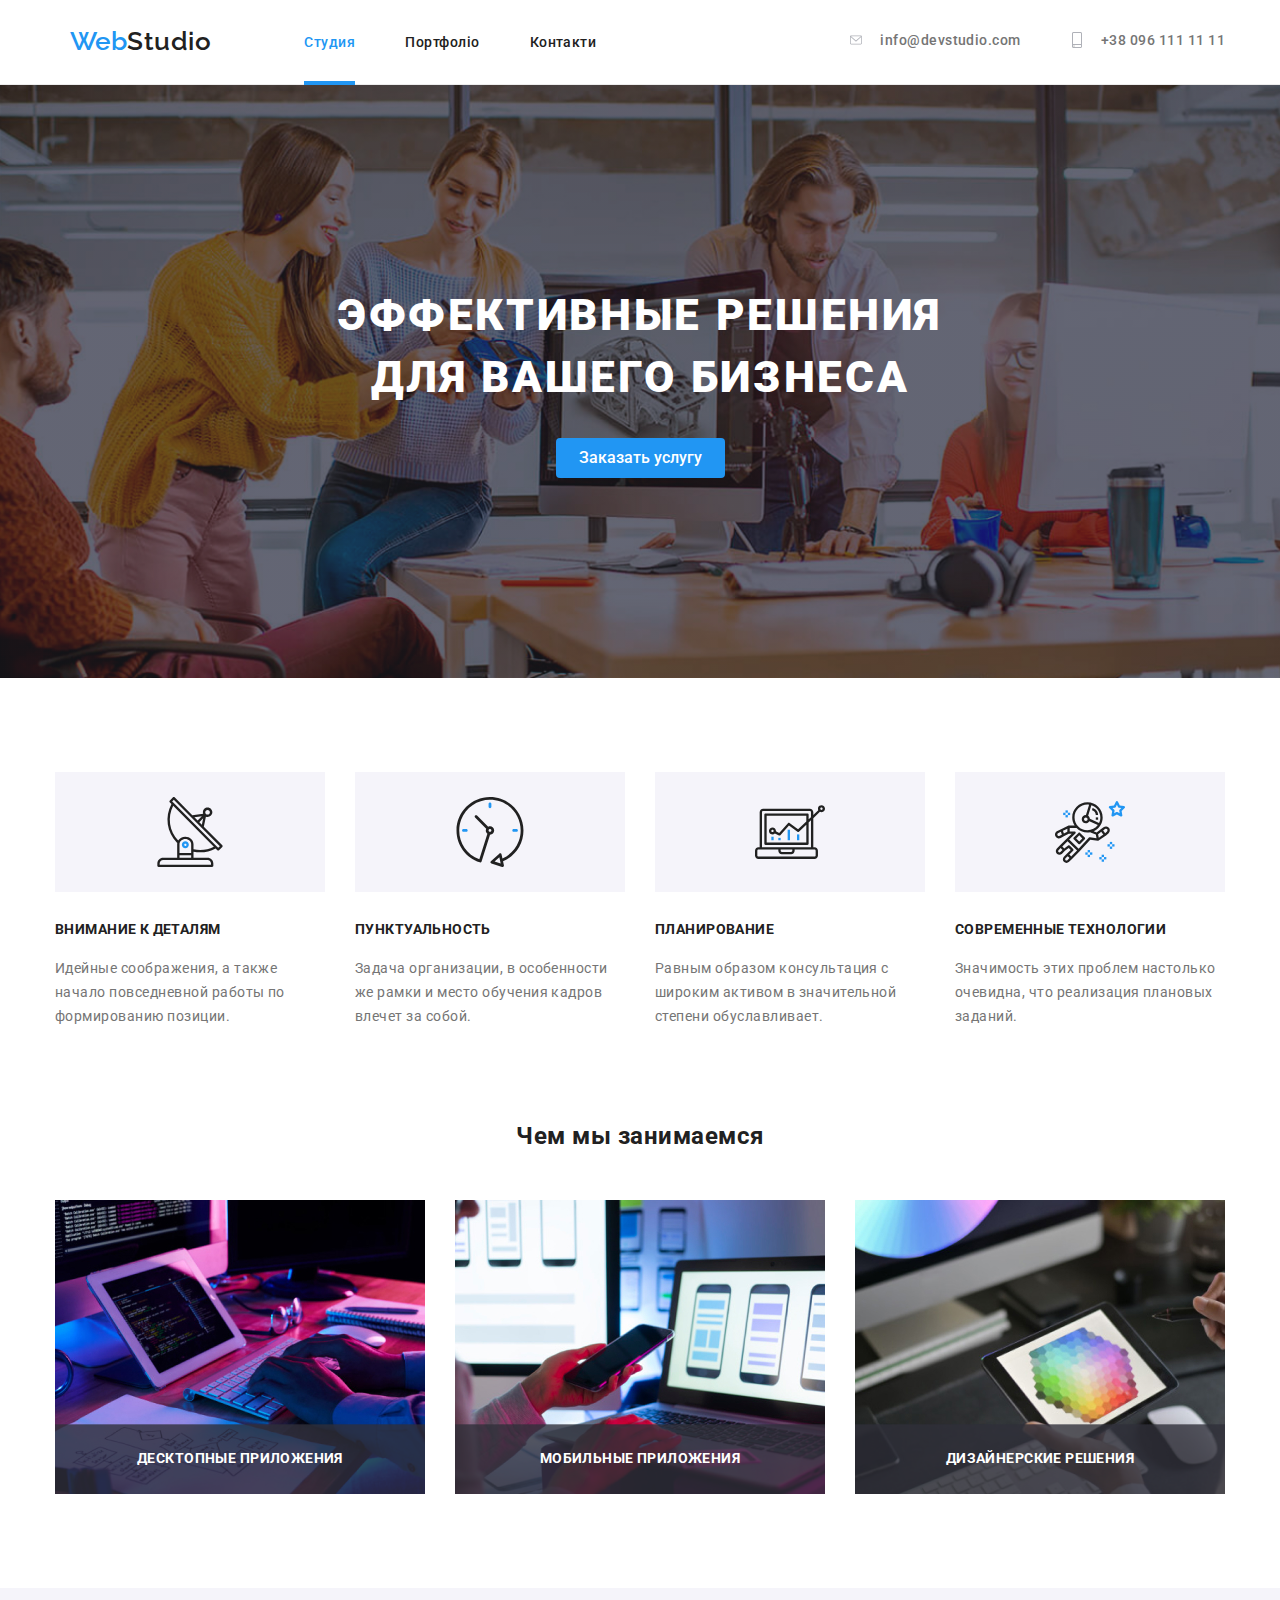
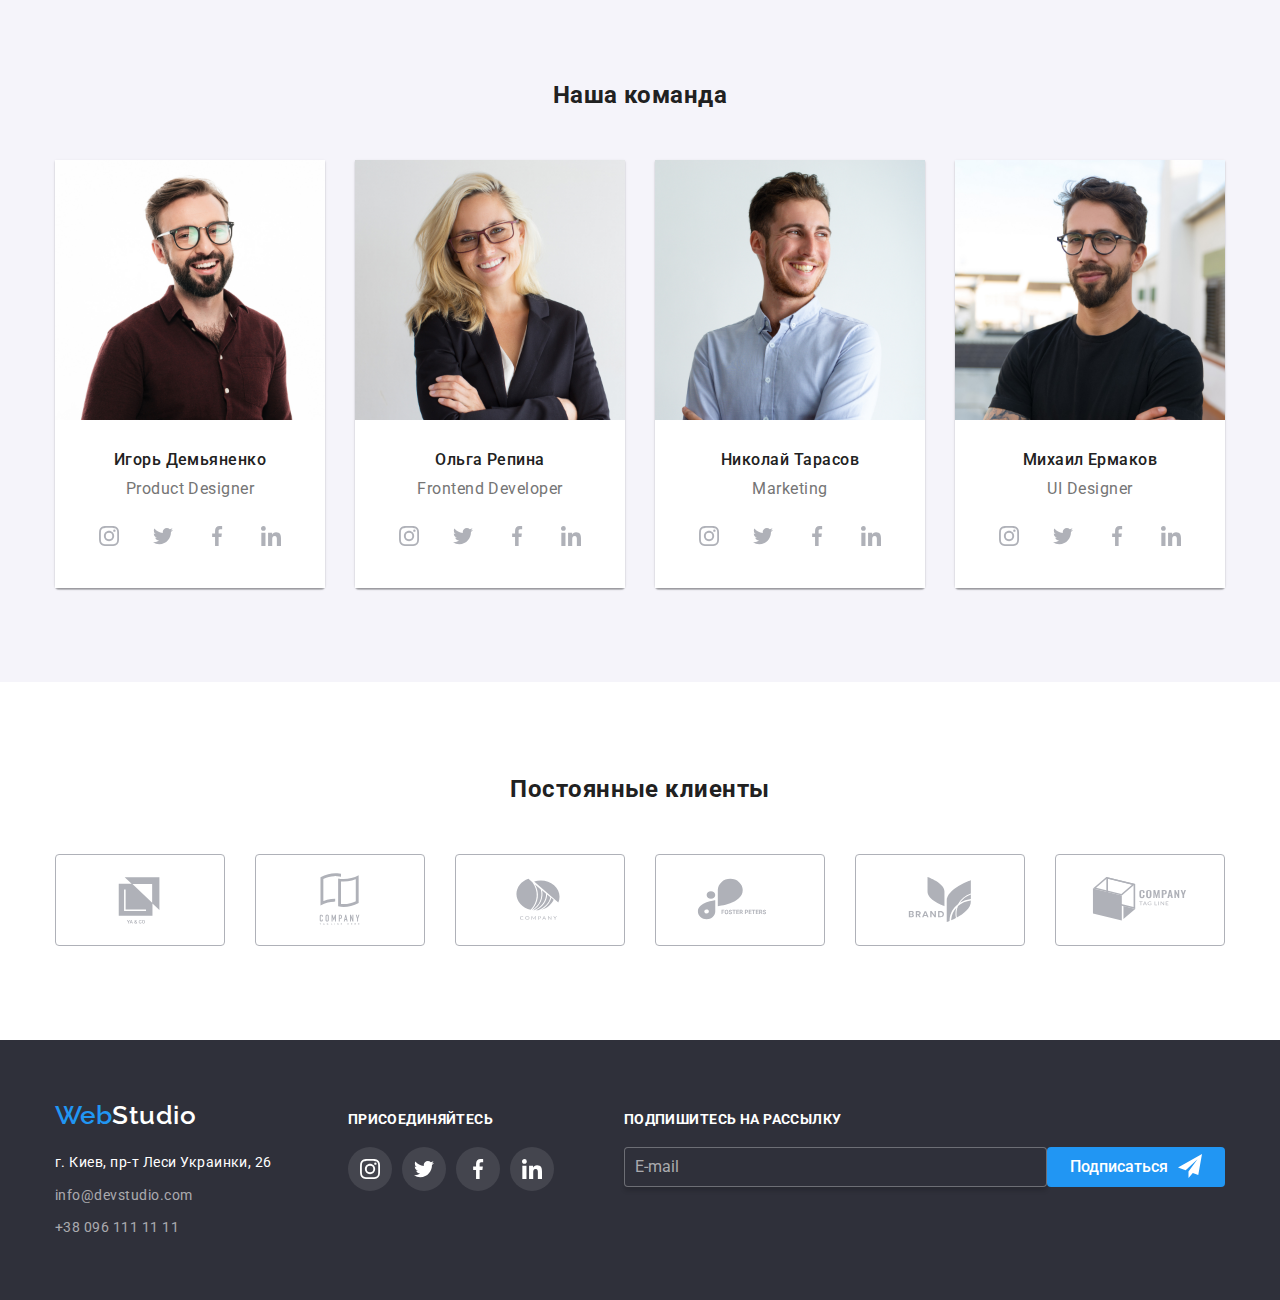
==== commit ac7059d4: "scss done" ====
--- a/index.html
+++ b/index.html
@@ -336,28 +336,28 @@
           <ul class="social-list">
             <li class="social-list__item">
               <a class="social-list__link social-list__link--footer" href="">
-                <svg class="social-svg">
+                <svg class="social-svg social-svg--footer">
                   <use href="./img/spritemin.svg#icon-instagram" width="20" height="20"></use>
                 </svg>
               </a>
             </li>
             <li class="social-list__item">
               <a class="social-list__link social-list__link--footer" href="">
-                <svg class="social-svg">
+                <svg class="social-svg social-svg--footer">
                   <use href="./img/spritemin.svg#icon-twitter" width="20" height="20"></use>
                 </svg>
               </a>
             </li>
             <li class="social-list__item">
               <a class="social-list__link social-list__link--footer" href="">
-                <svg class="social-svg">
+                <svg class="social-svg social-svg--footer">
                   <use href="./img/spritemin.svg#icon-facebook" width="20" height="20"></use>
                 </svg>
               </a>
             </li>
             <li class="social-list__item">
               <a class="social-list__link social-list__link--footer" href="">
-                <svg class="social-svg">
+                <svg class="social-svg social-svg--footer">
                   <use href="./img/spritemin.svg#icon-linkedin" width="20" height="20"></use>
                 </svg>
               </a>
--- a/css/main.min.css
+++ b/css/main.min.css
@@ -1,2 +1,2 @@
-:root{--primary-text-color: #212121;--prymary-bg-color: #e5e5e5;--accent-color: #2196f3;--bg-additional-color: #f5f4fa;--secondary-text-color: #ffffff;--paragraf-color: #757575;--footer-bg-color: #2f303a}ul,h1,h2,h3,p{margin:0;padding:0}.list{list-style:none}.flex-reset{padding:0;margin:0;display:flex;flex-wrap:wrap}.section{padding-bottom:94px;padding-top:94px}.section.no-pudding{padding-bottom:0}img{display:block;max-width:100%}.section-title{margin-bottom:50px;text-align:center}.link{display:block;text-decoration:none}.invisible{position:absolute;width:1px;height:1px;margin:-1px;border:0;padding:0;white-space:nowrap;clip-path:inset(100%);clip:rect(0 0 0 0);overflow:hidden}.visually-hidden{position:absolute !important;clip:rect(1px 1px 1px 1px);clip:rect(1px, 1px, 1px, 1px);padding:0 !important;border:0 !important;height:1px !important;width:1px !important;overflow:hidden}body{color:var(--primary-text-color);font-family:roboto, sans-serif;letter-spacing:0.03em}.container{margin-left:auto;margin-right:auto;width:1200px;padding-left:15px;padding-right:15px}.container--flex{display:flex}.logo{font-family:Raleway, sans-serif;font-weight:600;font-size:26px;line-height:1.2;text-decoration:none;color:var(--accent-color)}.nav-logo__span{color:var(--primary-text-color)}.nav-container{display:flex;align-items:center;padding-left:15px}.site-nav{display:flex}.site-nav__item{position:relative}.site-nav.list{margin-left:93px}.site-nav--left-side.list{margin-left:auto}.site-nav--left-side li:last-child{margin-left:50px}.site-nav__item{margin-right:50px}.site-nav .contact+.contact{margin-left:50px}.site-nav__item:last-child{margin-right:0}.site-nav .link{display:block;padding-top:32px;padding-bottom:32px;color:var(--primary-text-color);text-decoration:none;font-weight:500;font-size:14px;display:flex}.site-nav .link:hover,.site-nav .link:focus{color:var(--accent-color)}.site-nav .link.current{color:var(--accent-color)}.site-nav>.link{color:var(--paragraf-color)}.site-nav .contact{color:#757575}.link.current::after{content:'';display:block;height:4px;width:100%;background-color:var(--accent-color);position:absolute;bottom:-3px;right:0}.link{transition:color 250ms cubic-bezier(0.4, 0, 0.2, 1)}.social-svg--smal-icon{width:16px;height:16px;fill:var(--paragraf-color);margin-right:10px}.contact:hover .social-svg--smal-icon{fill:currentColor}.page-header{border-bottom:1px solid #ececec}.logo{font-family:Raleway, sans-serif;font-weight:600;font-size:26px;line-height:1.2;text-decoration:none;color:var(--accent-color)}.nav-logo__span{color:var(--primary-text-color)}.item-dark{background-color:var(--bg-additional-color)}.nav-container{display:flex;align-items:center;padding-left:15px}.site-nav{display:flex}.site-nav__item{position:relative}.site-nav.list{margin-left:93px}.site-nav--left-side.list{margin-left:auto}.site-nav--left-side li:last-child{margin-left:50px}.site-nav__item{margin-right:50px}.site-nav .contact+.contact{margin-left:50px}.site-nav__item:last-child{margin-right:0}.site-nav .link{display:block;padding-top:32px;padding-bottom:32px;color:var(--primary-text-color);text-decoration:none;font-weight:500;font-size:14px;display:flex}.site-nav .link:hover,.site-nav .link:focus{color:var(--accent-color)}.site-nav .link.current{color:var(--accent-color)}.site-nav>.link{color:var(--paragraf-color)}.site-nav .contact{color:#757575}.link.current::after{content:'';display:block;height:4px;width:100%;background-color:var(--accent-color);position:absolute;bottom:-3px;right:0}.link{transition:color 250ms cubic-bezier(0.4, 0, 0.2, 1)}.social-svg--smal-icon{width:16px;height:16px;fill:var(--paragraf-color);margin-right:10px}.contact:hover .social-svg--smal-icon{fill:currentColor}.button{color:var(--primary-text-color);background-color:var(--bg-additional-color);font-family:inherit;font-weight:500;font-size:16px;line-height:1.6;text-align:center;text-decoration:none;cursor:pointer;border:1px solid transparent;border-radius:4px;padding:6px 22px;transition:color 250ms cubic-bezier(0.4, 0, 0.2, 1),background-color 250ms cubic-bezier(0.4, 0, 0.2, 1),box-shadow cubic-bezier(0.4, 0, 0.2, 1)}.button:hover,.button:focus{color:var(--secondary-text-color);background-color:var(--accent-color);box-shadow:0px 4px 4px rgba(0,0,0,0.15)}.button.primary{color:var(--secondary-text-color);background-color:var(--accent-color)}.button.primary:hover{background-color:#188ce8;box-shadow:0px 4px 4px rgba(0,0,0,0.15)}.button.primary .button-menu{justify-content:center;margin-bottom:50px}.button-menu{justify-content:center;margin-bottom:50px}.button-menu li:not(:last-child){margin-right:8px}.hero{padding-top:200px;padding-bottom:200px;background-image:linear-gradient(to right, rgba(47,48,58,0.4), rgba(47,48,58,0.4)),url(../img/bg.jpg);text-align:center;background-color:#c4c4c4;background-size:cover;background-position:center;max-width:1600px;margin-left:auto;margin-right:auto}.hero__title{font-weight:900;font-size:44px;line-height:1.4;text-align:center;letter-spacing:0.06em;text-transform:uppercase;color:var(--secondary-text-color);margin-bottom:30px;max-width:696px;margin-left:auto;margin-right:auto}.studio-card__item{display:flex;flex-wrap:wrap;width:calc((100% - 90px) / 4);margin-right:30px}.studio-card__item:last-child{margin-right:0}.team-card__item{width:calc((100% - 90px) / 4);margin-right:30px;box-shadow:0px 1px 3px rgba(0,0,0,0.12),0px 1px 1px rgba(0,0,0,0.14),0px 2px 1px rgba(0,0,0,0.2);border-radius:0px 0px 4px 4px}.team-card__item:last-child{margin-right:0}.img-overlay{padding:27px 82px;font-weight:bold;font-size:14px;line-height:1.12;text-align:center;letter-spacing:0.03em;text-transform:uppercase;background:rgba(47,48,58,0.8);width:100%;position:absolute;color:var(--secondary-text-color);transform:translateY(-100%)}.card-item{width:calc((100% - 60px) / 3);margin-right:30px;margin-bottom:30px;position:relative;overflow:hidden;transition:box-shadow 250ms cubic-bezier(0.4, 0, 0.2, 1)}.card-item:hover{box-shadow:0px 1px 1px rgba(0,0,0,0.12),0px 4px 4px rgba(0,0,0,0.06),1px 4px 6px rgba(0,0,0,0.16)}.card-item:nth-child(3n){margin-right:0}.card-item:nth-last-child(-n+3){margin-bottom:0}.list-title{margin-bottom:20px;font-weight:700;font-size:14px;line-height:1.1;letter-spacing:0.03em;text-transform:uppercase}.list-title--light{color:var(--secondary-text-color)}.list-title__icon::before{content:'';background-repeat:no-repeat;background-color:var(--bg-additional-color);margin-bottom:30px;display:flex;height:120px;width:270px;text-align:center;background-position:center}.paragraf-style{font-size:14px;line-height:1.7;color:var(--paragraf-color)}.card li:first-child h3::before{background-image:url(../img/svg/antena.svg)}.card li:nth-child(2) h3::before{background-image:url(../img/svg/clock.svg)}.card li:nth-child(3) h3::before{background-image:url(../img/svg/diagram.svg)}.card li:nth-child(4) h3::before{background-image:url(../img/svg/astronaut.svg)}.card__container{box-sizing:border-box;padding:20px 24px;background-color:var(--secondary-text-color)}.card__container--center{text-align:center;padding:30px 32px}.card__container--border{border-bottom:1px solid #eeeeee;border-right:1px solid #eeeeee;border-left:1px solid #eeeeee}.team-card__title{font-weight:500;font-size:16px;line-height:1.2;letter-spacing:0.03em;margin-bottom:10px}.team-card__p{font-size:16px;line-height:1.2;letter-spacing:0.03em;color:var(--paragraf-color);margin-bottom:16px}.card-item__wrapper{position:relative;overflow:hidden}.card-item__overlay{font-size:18px;line-height:1.55;letter-spacing:0.03em;background-color:rgba(33,150,243,0.9);position:absolute;top:0;left:0;width:100%;height:100%;color:var(--bg-additional-color);padding:63px 24px;transform:translateY(100%);transition:transform 250ms cubic-bezier(0.4, 0, 0.2, 1);overflow-y:auto}.card-item:hover .card-item__overlay{transform:translateY(0%)}.card__title{font-weight:700;font-size:16px;line-height:2;letter-spacing:0.06em;margin-bottom:4px;color:var(--primary-text-color)}.card__p{font-size:16px;line-height:1.9;letter-spacing:0.03em;color:var(--paragraf-color)}.social-list{display:flex;list-style:none;max-height:44px}.social-list__item{width:44px;height:44px;display:flex;border-radius:50%}.social-list__item:not(:last-child){margin-right:10px}.social-list__link{width:100%;height:100%;border-radius:50%;display:flex;justify-content:center;align-content:center;align-items:center;transition:background-color 250ms cubic-bezier(0.4, 0, 0.2, 1)}.social-list__link:hover .social-svg{fill:var(--secondary-text-color)}.social-list__link:hover{background-color:var(--accent-color)}.social-list__link--footer{background-color:rgba(255,255,255,0.1)}.social-svg{width:20px;height:20px;fill:#afb1b8;transition:fill 250ms cubic-bezier(0.4, 0, 0.2, 1)}.company-list{list-style:none;display:flex}.company-list__item{display:flex;width:170px;height:92px;justify-content:center;align-items:center}.company-list__item:not(:last-child){margin-right:30px}.company-list__link{width:100%;height:100%;display:flex;align-items:center;justify-content:center;border:1px solid #afb1b8;border-radius:4px;transition:border-color 250ms cubic-bezier(0.4, 0, 0.2, 1)}.company-list__link:hover,.company-list__link:focus{border:1px solid var(--accent-color);cursor:pointer;outline:none}.company-list__svg{width:106px;height:60px;fill:#afb1b8;transition:fill 250ms cubic-bezier(0.4, 0, 0.2, 1)}.company-list__link:hover .company-list__svg,.company-list__link:focus .company-list__svg{fill:var(--accent-color)}.page-footer{background:var(--footer-bg-color);padding-top:60px;padding-bottom:60px}.footer-logo__span{color:var(--secondary-text-color)}.container--baseline{align-items:baseline}.footer-social-link-container{margin-left:70px}.address{margin-top:20px;max-width:230px}.address__li--botmargin{margin-bottom:9px}.address__a{font-size:14px;font-style:normal;line-height:1.7;text-align:left;color:rgba(255,255,255,0.6);text-decoration:none;transition:color 250ms cubic-bezier(0.4, 0, 0.2, 1)}.address__a:hover{color:var(--accent-color)}.address__a--dif{color:var(--secondary-text-color)}.footer__form{display:flex;flex-wrap:wrap;margin-left:70px}.footer__input-wrapper{width:100%;display:flex;justify-items:flex-end}.footer__email{padding:10px;background-color:var(--footer-bg-color);border:1px solid rgba(255,255,255,0.3);box-shadow:0px 4px 4px rgba(0,0,0,0.15);border-radius:4px;width:100%;color:var(--secondary-text-color)}.footer__email::placeholder{font-size:16px;line-height:1.25;color:rgba(255,255,255,0.6);background-color:var(--footer-bg-color)}.footer__btn{display:inline-flex}.footer__btn::after{content:'';display:inline-block;width:24px;height:24px;background-image:url(../img/send.svg);margin-left:10px}.backdrop{position:fixed;top:0;left:0;width:100vw;height:100vh;background-color:rgba(0,0,0,0.2);opacity:1;visibility:visible;pointer-events:auto;transition:opacity 250ms cubic-bezier(0.4, 0, 0.2, 1),visibility 250ms cubic-bezier(0.4, 0, 0.2, 1)}.backdrop.is-hidden{opacity:0;visibility:hidden;pointer-events:none}.modal{position:absolute;top:50%;left:50%;transform:translate(-50%, -50%);background-color:#fff;height:581px;width:528px;border-radius:4px;padding:40px}.modal__close-btn{position:absolute;top:8px;right:8px;width:30px;height:30px;border-radius:50%;background-color:transparent;border-color:transparent;padding:0;cursor:pointer}.close-btn__icon{box-sizing:border-box;position:absolute;top:0;right:0;display:block;width:30px;height:30px;padding:6px;border:1px solid rgba(0,0,0,0.1);border-radius:50%;transition:fill 250ms cubic-bezier(0.4, 0, 0.2, 1)}.close-btn__icon:hover{fill:var(--accent-color)}.modal-form{display:flex;flex-direction:column}.modal-form__title{margin-bottom:30px;font-weight:700;font-size:20px;line-height:1.15;text-align:center;color:var(--primary-text-color)}.modal-form__label{margin-bottom:10px;color:var(--paragraf-color)}.modal-form__input{margin-top:4px;padding:12px 42px;width:100%;outline:none;border:1px solid rgba(33,33,33,0.2);box-sizing:border-box;border-radius:4px}.modal-form__input:focus-within{border:1px solid #2196f3}.modal-form__input-wrapper{position:relative}.modal-form__icon{position:absolute;top:50%;left:14px;transform:translateY(-50%);display:block;fill:#212121}.modal-form__input:focus-within+.modal-form__icon{fill:var(--accent-color)}.modal-form__checkbox-label .modal-form__icon{border:2px solid #212121;border-radius:4px;fill:transparent;outline:none;background-origin:border-box}.modal-form__checkbox-label .modal-form__icon{left:-24px;top:6px}.modal-form__checkbox:checked+.modal-form__icon{fill:white;background-color:var(--accent-color);border:1px solid transparent}.modal-form__textarea{display:block;width:100%;height:120px;resize:none;padding:12px 16px;outline:none;border:1px solid rgba(33,33,33,0.2);box-sizing:border-box;border-radius:4px;margin-top:4px}.modal-form__textarea:focus-within{border:1px solid #2196f3}.modal-form__textarea::placeholder{font-size:12px;line-height:1.16;letter-spacing:0.01em;color:rgba(117,117,117,0.5)}.modal-form__checkbox-label{position:relative;margin-left:36px;margin-bottom:30px}.modal-form-checkbox-link{color:var(--accent-color)}.modal-form__btn{width:200px;margin:0 auto}
+:root{--primary-text-color: #212121;--prymary-bg-color: #e5e5e5;--accent-color: #2196f3;--bg-additional-color: #f5f4fa;--secondary-text-color: #ffffff;--paragraf-color: #757575;--footer-bg-color: #2f303a}ul,h1,h2,h3,p{margin:0;padding:0}.list{list-style:none}.flex-reset{padding:0;margin:0;display:flex;flex-wrap:wrap}.section{padding-bottom:94px;padding-top:94px}.section.no-pudding{padding-bottom:0}img{display:block;max-width:100%}.section-title{margin-bottom:50px;text-align:center}.link{display:block;text-decoration:none}.invisible{position:absolute;width:1px;height:1px;margin:-1px;border:0;padding:0;white-space:nowrap;clip-path:inset(100%);clip:rect(0 0 0 0);overflow:hidden}.visually-hidden{position:absolute !important;clip:rect(1px 1px 1px 1px);clip:rect(1px, 1px, 1px, 1px);padding:0 !important;border:0 !important;height:1px !important;width:1px !important;overflow:hidden}body{color:var(--primary-text-color);font-family:roboto, sans-serif;letter-spacing:0.03em}.container{margin-left:auto;margin-right:auto;width:1200px;padding-left:15px;padding-right:15px}.container--flex{display:flex}.logo{font-family:Raleway, sans-serif;font-weight:600;font-size:26px;line-height:1.2;text-decoration:none;color:var(--accent-color)}.nav-logo__span{color:var(--primary-text-color)}.page-header{border-bottom:1px solid #ececec}.nav-container{display:flex;align-items:center;padding-left:15px}.site-nav{display:flex}.site-nav__item{position:relative}.site-nav.list{margin-left:93px}.site-nav--left-side.list{margin-left:auto}.site-nav--left-side li:last-child{margin-left:50px}.site-nav__item{margin-right:50px}.site-nav .contact+.contact{margin-left:50px}.site-nav__item:last-child{margin-right:0}.site-nav .link{display:block;padding-top:32px;padding-bottom:32px;color:var(--primary-text-color);text-decoration:none;font-weight:500;font-size:14px;display:flex}.site-nav .link:hover,.site-nav .link:focus{color:var(--accent-color)}.site-nav .link.current{color:var(--accent-color)}.site-nav>.link{color:var(--paragraf-color)}.site-nav .contact{color:#757575}.link.current::after{content:'';display:block;height:4px;width:100%;background-color:var(--accent-color);position:absolute;bottom:-3px;right:0}.link{transition:color 250ms cubic-bezier(0.4, 0, 0.2, 1)}.social-svg--smal-icon{width:16px;height:16px;fill:var(--paragraf-color);margin-right:10px}.contact:hover .social-svg--smal-icon{fill:currentColor}.logo{font-family:Raleway, sans-serif;font-weight:600;font-size:26px;line-height:1.2;text-decoration:none;color:var(--accent-color)}.nav-logo__span{color:var(--primary-text-color)}.item-dark{background-color:var(--bg-additional-color)}.page-header{border-bottom:1px solid #ececec}.nav-container{display:flex;align-items:center;padding-left:15px}.site-nav{display:flex}.site-nav__item{position:relative}.site-nav.list{margin-left:93px}.site-nav--left-side.list{margin-left:auto}.site-nav--left-side li:last-child{margin-left:50px}.site-nav__item{margin-right:50px}.site-nav .contact+.contact{margin-left:50px}.site-nav__item:last-child{margin-right:0}.site-nav .link{display:block;padding-top:32px;padding-bottom:32px;color:var(--primary-text-color);text-decoration:none;font-weight:500;font-size:14px;display:flex}.site-nav .link:hover,.site-nav .link:focus{color:var(--accent-color)}.site-nav .link.current{color:var(--accent-color)}.site-nav>.link{color:var(--paragraf-color)}.site-nav .contact{color:#757575}.link.current::after{content:'';display:block;height:4px;width:100%;background-color:var(--accent-color);position:absolute;bottom:-3px;right:0}.link{transition:color 250ms cubic-bezier(0.4, 0, 0.2, 1)}.social-svg--smal-icon{width:16px;height:16px;fill:var(--paragraf-color);margin-right:10px}.contact:hover .social-svg--smal-icon{fill:currentColor}.button{color:var(--primary-text-color);background-color:var(--bg-additional-color);font-family:inherit;font-weight:500;font-size:16px;line-height:1.6;text-align:center;text-decoration:none;cursor:pointer;border:1px solid transparent;border-radius:4px;padding:6px 22px;transition:color 250ms cubic-bezier(0.4, 0, 0.2, 1),background-color 250ms cubic-bezier(0.4, 0, 0.2, 1),box-shadow cubic-bezier(0.4, 0, 0.2, 1)}.button:hover,.button:focus{color:var(--secondary-text-color);background-color:var(--accent-color);box-shadow:0px 4px 4px rgba(0,0,0,0.15)}.button.primary{color:var(--secondary-text-color);background-color:var(--accent-color)}.button.primary:hover{background-color:#188ce8;box-shadow:0px 4px 4px rgba(0,0,0,0.15)}.button-menu{justify-content:center;margin-bottom:50px}.button-menu li:not(:last-child){margin-right:8px}.hero{padding-top:200px;padding-bottom:200px;background-image:linear-gradient(to right, rgba(47,48,58,0.4), rgba(47,48,58,0.4)),url(../img/bg.jpg);text-align:center;background-color:#c4c4c4;background-size:cover;background-position:center;max-width:1600px;margin-left:auto;margin-right:auto}.hero__title{font-weight:900;font-size:44px;line-height:1.4;text-align:center;letter-spacing:0.06em;text-transform:uppercase;color:var(--secondary-text-color);margin-bottom:30px;max-width:696px;margin-left:auto;margin-right:auto}.studio-card__item{display:flex;flex-wrap:wrap;width:calc((100% - 90px) / 4);margin-right:30px}.studio-card__item:last-child{margin-right:0}.team-card__item{width:calc((100% - 90px) / 4);margin-right:30px;box-shadow:0px 1px 3px rgba(0,0,0,0.12),0px 1px 1px rgba(0,0,0,0.14),0px 2px 1px rgba(0,0,0,0.2);border-radius:0px 0px 4px 4px}.team-card__item:last-child{margin-right:0}.img-overlay{padding:27px 82px;font-weight:bold;font-size:14px;line-height:1.12;text-align:center;letter-spacing:0.03em;text-transform:uppercase;background:rgba(47,48,58,0.8);width:100%;position:absolute;color:var(--secondary-text-color);transform:translateY(-100%)}.card-item{width:calc((100% - 60px) / 3);margin-right:30px;margin-bottom:30px;position:relative;overflow:hidden;transition:box-shadow 250ms cubic-bezier(0.4, 0, 0.2, 1)}.card-item:hover{box-shadow:0px 1px 1px rgba(0,0,0,0.12),0px 4px 4px rgba(0,0,0,0.06),1px 4px 6px rgba(0,0,0,0.16)}.card-item:nth-child(3n){margin-right:0}.card-item:nth-last-child(-n+3){margin-bottom:0}.list-title{margin-bottom:20px;font-weight:700;font-size:14px;line-height:1.1;letter-spacing:0.03em;text-transform:uppercase}.list-title--light{color:var(--secondary-text-color)}.list-title__icon::before{content:'';background-repeat:no-repeat;background-color:var(--bg-additional-color);margin-bottom:30px;display:flex;height:120px;width:270px;text-align:center;background-position:center}.paragraf-style{font-size:14px;line-height:1.7;color:var(--paragraf-color)}.card li:first-child h3::before{background-image:url(../img/svg/antena.svg)}.card li:nth-child(2) h3::before{background-image:url(../img/svg/clock.svg)}.card li:nth-child(3) h3::before{background-image:url(../img/svg/diagram.svg)}.card li:nth-child(4) h3::before{background-image:url(../img/svg/astronaut.svg)}.card__container{box-sizing:border-box;padding:20px 24px;background-color:var(--secondary-text-color)}.card__container--center{text-align:center;padding:30px 32px}.card__container--border{border-bottom:1px solid #eeeeee;border-right:1px solid #eeeeee;border-left:1px solid #eeeeee}.team-card__title{font-weight:500;font-size:16px;line-height:1.2;letter-spacing:0.03em;margin-bottom:10px}.team-card__p{font-size:16px;line-height:1.2;letter-spacing:0.03em;color:var(--paragraf-color);margin-bottom:16px}.card-item__wrapper{position:relative;overflow:hidden}.card-item__overlay{font-size:18px;line-height:1.55;letter-spacing:0.03em;background-color:rgba(33,150,243,0.9);position:absolute;top:0;left:0;width:100%;height:100%;color:var(--bg-additional-color);padding:63px 24px;transform:translateY(100%);transition:transform 250ms cubic-bezier(0.4, 0, 0.2, 1);overflow-y:auto}.card-item:hover .card-item__overlay{transform:translateY(0%)}.card__title{font-weight:700;font-size:16px;line-height:2;letter-spacing:0.06em;margin-bottom:4px;color:var(--primary-text-color)}.card__p{font-size:16px;line-height:1.9;letter-spacing:0.03em;color:var(--paragraf-color)}.social-list{display:flex;list-style:none;max-height:44px}.social-list__item{width:44px;height:44px;display:flex;border-radius:50%}.social-list__item:not(:last-child){margin-right:10px}.social-list__link{width:100%;height:100%;border-radius:50%;display:flex;justify-content:center;align-content:center;align-items:center;transition:background-color 250ms cubic-bezier(0.4, 0, 0.2, 1)}.social-list__link:hover{background-color:var(--accent-color)}.social-list__link--footer{background-color:rgba(255,255,255,0.1)}.social-svg{width:20px;height:20px;fill:#afb1b8;transition:fill 250ms cubic-bezier(0.4, 0, 0.2, 1)}.social-list__link:hover .social-svg{fill:var(--secondary-text-color)}.social-svg--footer{fill:var(--secondary-text-color)}.company-list{list-style:none;display:flex}.company-list__item{display:flex;width:170px;height:92px;justify-content:center;align-items:center}.company-list__item:not(:last-child){margin-right:30px}.company-list__link{width:100%;height:100%;display:flex;align-items:center;justify-content:center;border:1px solid #afb1b8;border-radius:4px;transition:border-color 250ms cubic-bezier(0.4, 0, 0.2, 1)}.company-list__link:hover,.company-list__link:focus{border:1px solid var(--accent-color);cursor:pointer;outline:none}.company-list__svg{width:106px;height:60px;fill:#afb1b8;transition:fill 250ms cubic-bezier(0.4, 0, 0.2, 1)}.company-list__link:hover .company-list__svg,.company-list__link:focus .company-list__svg{fill:var(--accent-color)}.page-footer{background:var(--footer-bg-color);padding-top:60px;padding-bottom:60px}.footer-logo__span{color:var(--secondary-text-color)}.container--baseline{align-items:baseline}.footer-social-link-container{margin-left:70px}.address{margin-top:20px;max-width:230px}.address__li--botmargin{margin-bottom:9px}.address__a{font-size:14px;font-style:normal;line-height:1.7;text-align:left;color:rgba(255,255,255,0.6);text-decoration:none;transition:color 250ms cubic-bezier(0.4, 0, 0.2, 1)}.address__a:hover{color:var(--accent-color)}.address__a--dif{color:var(--secondary-text-color)}.footer__form{display:flex;flex-wrap:wrap;margin-left:70px}.footer__input-wrapper{width:100%;display:flex;justify-items:flex-end}.footer__email{padding:10px;background-color:var(--footer-bg-color);border:1px solid rgba(255,255,255,0.3);box-shadow:0px 4px 4px rgba(0,0,0,0.15);border-radius:4px;width:100%;color:var(--secondary-text-color)}.footer__email::placeholder{font-size:16px;line-height:1.25;color:rgba(255,255,255,0.6);background-color:var(--footer-bg-color)}.footer__btn{display:inline-flex}.footer__btn::after{content:'';display:inline-block;width:24px;height:24px;background-image:url(../img/send.svg);margin-left:10px}.backdrop{position:fixed;top:0;left:0;width:100vw;height:100vh;background-color:rgba(0,0,0,0.2);opacity:1;visibility:visible;pointer-events:auto;transition:opacity 250ms cubic-bezier(0.4, 0, 0.2, 1),visibility 250ms cubic-bezier(0.4, 0, 0.2, 1)}.backdrop.is-hidden{opacity:0;visibility:hidden;pointer-events:none}.modal{position:absolute;top:50%;left:50%;transform:translate(-50%, -50%);background-color:#fff;height:581px;width:528px;border-radius:4px;padding:40px}.modal__close-btn{position:absolute;top:8px;right:8px;width:30px;height:30px;border-radius:50%;background-color:transparent;border-color:transparent;padding:0;cursor:pointer}.close-btn__icon{box-sizing:border-box;position:absolute;top:0;right:0;display:block;width:30px;height:30px;padding:6px;border:1px solid rgba(0,0,0,0.1);border-radius:50%;transition:fill 250ms cubic-bezier(0.4, 0, 0.2, 1)}.close-btn__icon:hover{fill:var(--accent-color)}.modal-form{display:flex;flex-direction:column}.modal-form__title{margin-bottom:30px;font-weight:700;font-size:20px;line-height:1.15;text-align:center;color:var(--primary-text-color)}.modal-form__label{margin-bottom:10px;color:var(--paragraf-color)}.modal-form__input{margin-top:4px;padding:12px 42px;width:100%;outline:none;border:1px solid rgba(33,33,33,0.2);box-sizing:border-box;border-radius:4px}.modal-form__input:focus-within{border:1px solid #2196f3}.modal-form__input-wrapper{position:relative}.modal-form__icon{position:absolute;top:50%;left:14px;transform:translateY(-50%);display:block;fill:#212121}.modal-form__input:focus-within+.modal-form__icon{fill:var(--accent-color)}.modal-form__checkbox-label .modal-form__icon{border:2px solid #212121;border-radius:4px;fill:transparent;outline:none;background-origin:border-box}.modal-form__checkbox-label .modal-form__icon{left:-24px;top:6px}.modal-form__checkbox:checked+.modal-form__icon{fill:white;background-color:var(--accent-color);border:1px solid transparent}.modal-form__textarea{display:block;width:100%;height:120px;resize:none;padding:12px 16px;outline:none;border:1px solid rgba(33,33,33,0.2);box-sizing:border-box;border-radius:4px;margin-top:4px}.modal-form__textarea:focus-within{border:1px solid #2196f3}.modal-form__textarea::placeholder{font-size:12px;line-height:1.16;letter-spacing:0.01em;color:rgba(117,117,117,0.5)}.modal-form__checkbox-label{position:relative;margin-left:36px;margin-bottom:30px}.modal-form-checkbox-link{color:var(--accent-color)}.modal-form__btn{width:200px;margin:0 auto}
 /*# sourceMappingURL=main.min.css.map */